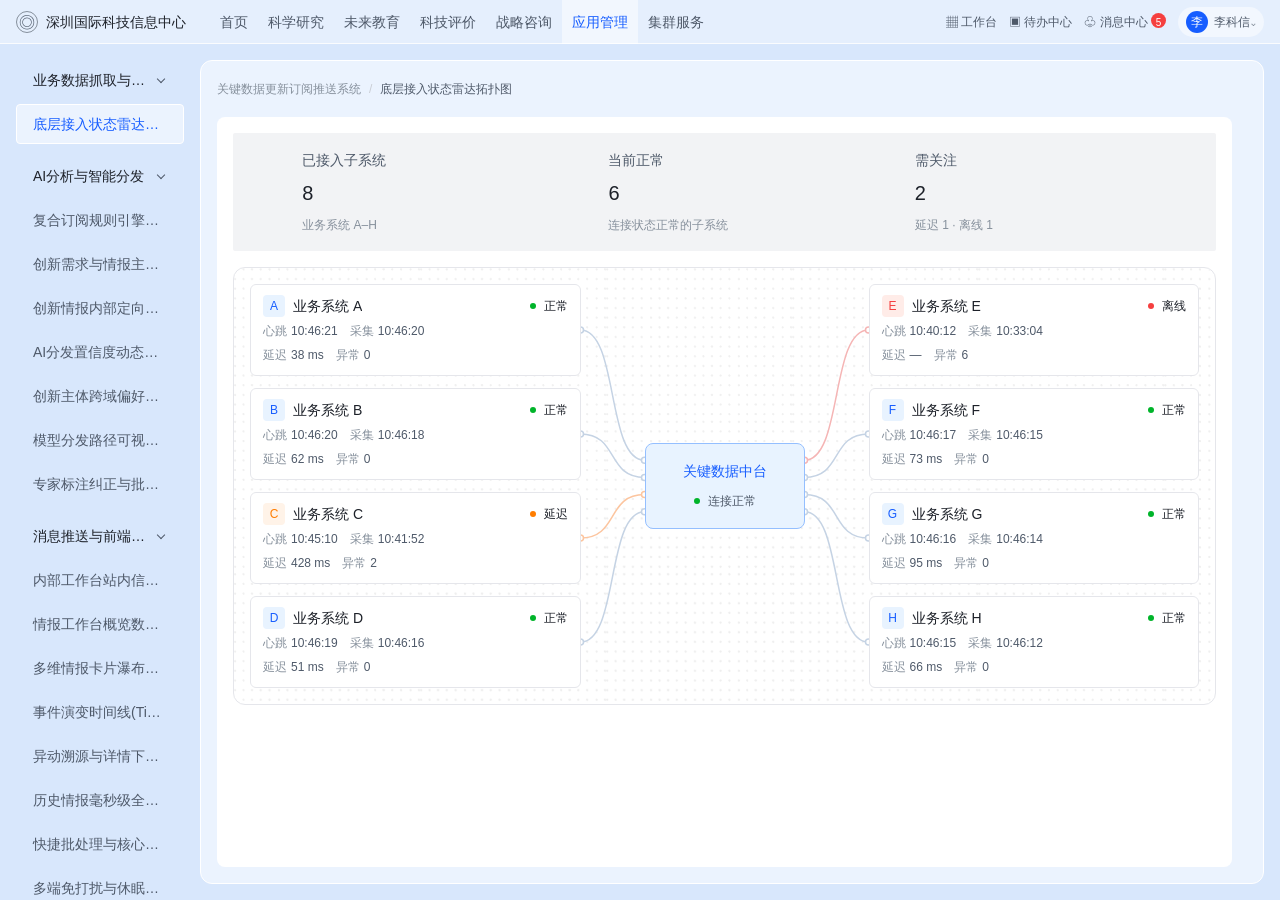
==== apps/ai-distribution/index.html @ 87def61a "Update portal preview 2026-11-02T06:42:50.127Z" ====
<!doctype html>
<html lang="zh-CN" data-workbench="ai">
<head>
<meta charset="utf-8">
<meta name="viewport" content="width=device-width, initial-scale=1">
<title>关键数据更新订阅推送系统</title>
<style>
:root{font-family:"PingFang SC","PingFang HK","Microsoft YaHei","Helvetica Neue",Arial,sans-serif;color:#1D2129;background:#D8E7FC;font-synthesis:none;--brand:#165DFF;--hover:#4080FF;--active:#0E42D2;--brand-light:#E8F3FF;--surface:#FFF;--module:#F7F8FA;--subtle:#F2F3F5;--border:#E5E6EB;--text2:#4E5969;--text3:#86909C;--disabled:#C9CDD4;--green:#00B42A;--orange:#FF7D00;--red:#F53F3F}
*{box-sizing:border-box}html,body{margin:0;height:100%;font-size:14px;line-height:22px;letter-spacing:0}button,input,select,textarea{font:inherit;color:inherit}button{cursor:pointer}.shell{height:100vh;display:grid;grid-template-columns:232px minmax(0,1fr);grid-template-rows:56px minmax(0,1fr);background:#D8E7FC}.topbar{grid-column:1/3;grid-row:1;background:#fff;border-bottom:1px solid var(--border);display:flex;align-items:center;justify-content:space-between;padding:0 24px}.brand{font-weight:600;color:#1D2129}.crumb{font-size:12px;color:var(--text3);margin-left:16px}.top-left,.top-right{display:flex;align-items:center}.user{font-size:12px;color:var(--text2)}.sidebar{grid-column:1;grid-row:2;background:#fff;border-right:1px solid var(--border);overflow:auto;padding:16px 8px}.side-title{font-size:12px;color:var(--text3);padding:0 12px 8px}.group{margin:16px 0 0}.group-name{font-size:12px;color:var(--text2);padding:0 12px 4px;font-weight:500}.nav-item{display:block;width:100%;height:36px;border:0;background:transparent;text-align:left;padding:0 12px;color:var(--text2);border-radius:4px;font-size:13px;white-space:nowrap;overflow:hidden;text-overflow:ellipsis}.nav-item:hover{background:var(--subtle);color:#1D2129}.nav-item:focus-visible,button:focus-visible,input:focus-visible,select:focus-visible,textarea:focus-visible{outline:2px solid #9BC2FF;outline-offset:1px}.nav-item.active{background:var(--brand-light);color:var(--brand);font-weight:500}.main{grid-column:2;grid-row:2;min-width:0;overflow:auto;padding:24px}.page{max-width:1440px;margin:0 auto;background:#fff;border:1px solid var(--border);border-radius:6px;min-height:100%;padding:24px}.page-head{display:flex;align-items:flex-start;justify-content:space-between;gap:16px;padding-bottom:16px;border-bottom:1px solid var(--border);margin-bottom:16px}.page-head h1{font-size:20px;line-height:28px;font-weight:600;margin:0 0 4px}.page-head p{font-size:12px;line-height:20px;color:var(--text3);margin:0}.section{margin-top:16px}.section-title{font-size:16px;line-height:24px;font-weight:600;margin:0 0 8px}.subtle{color:var(--text3);font-size:12px}.row{display:flex;align-items:center;gap:8px;flex-wrap:wrap}.row.between{justify-content:space-between}.row.end{justify-content:flex-end}.gap16{gap:16px}.btn{height:32px;padding:0 16px;border:1px solid var(--border);border-radius:4px;background:#fff;color:var(--text2);font-size:14px}.btn:hover{border-color:var(--hover);color:var(--brand)}.btn:active{border-color:var(--active);color:var(--active)}.btn.primary{background:var(--brand);border-color:var(--brand);color:#fff}.btn.primary:hover{background:var(--hover);border-color:var(--hover)}.btn.danger{color:var(--red);border-color:var(--border)}.btn:disabled{color:var(--disabled);background:var(--subtle);cursor:not-allowed}.control{height:32px;border:1px solid var(--border);border-radius:4px;background:#fff;padding:0 12px;min-width:140px}.control:focus,textarea.control:focus{border-color:var(--brand);box-shadow:0 0 0 2px var(--brand-light);outline:0}.control.wide{min-width:260px}.control.full{width:100%}textarea.control{height:96px;padding:8px 12px;resize:vertical}.field{display:grid;gap:8px;min-width:0}.field label{font-size:14px;line-height:22px;color:var(--text2)}.field small{font-size:12px;color:var(--text3)}.form-grid{display:grid;grid-template-columns:repeat(2,minmax(0,1fr));gap:16px}.form-grid .full-row{grid-column:1/-1}.divider{height:1px;background:var(--border);margin:16px 0}.table-wrap{width:100%;overflow:auto;border:1px solid var(--border);border-radius:4px}table{width:100%;border-collapse:collapse;text-align:left;white-space:nowrap}th,td{height:40px;padding:0 16px;border-bottom:1px solid var(--border);font-size:14px}th{background:var(--module);font-weight:500;color:var(--text2)}tbody tr:last-child td{border-bottom:0}tbody tr:hover{background:#FAFBFC}.link{border:0;background:none;color:var(--brand);padding:0;font-size:14px}.link:hover{color:var(--hover);text-decoration:underline}.status{display:inline-flex;align-items:center;gap:6px;white-space:nowrap}.status:before{content:"";width:6px;height:6px;border-radius:50%;background:var(--green)}.status.warn:before{background:var(--orange)}.status.error:before{background:var(--red)}.status.info:before{background:var(--brand)}.empty{padding:24px;text-align:center;color:var(--text3);font-size:12px}.notice{padding:12px 16px;background:#F7F8FA;border-left:3px solid var(--brand);color:var(--text2);font-size:12px}.metrics{display:grid;grid-template-columns:repeat(3,minmax(0,1fr));gap:0;margin:8px 0 16px}.metric{padding:8px 16px;border-right:1px solid var(--border)}.metric:first-child{padding-left:0}.metric:last-child{border:0}.metric label{display:block;font-size:12px;color:var(--text3);margin-bottom:4px}.metric strong{font-size:20px;font-weight:600;line-height:28px}.metric small{display:block;font-size:12px;color:var(--text3)}.split{display:grid;grid-template-columns:1fr 1fr;gap:16px}.block{background:var(--module);padding:16px;border-radius:4px}.block h3{font-size:14px;font-weight:600;margin:0 0 12px}.timeline{border-left:1px solid #C9CDD4;margin:8px 0 0 7px;padding-left:20px}.event{position:relative;padding:0 0 16px}.event:before{content:"";position:absolute;width:7px;height:7px;border:1px solid var(--brand);background:#fff;border-radius:50%;left:-24px;top:7px}.event:last-child{padding-bottom:0}.event time{font-size:12px;color:var(--text3);margin-right:10px}.event strong{font-weight:500}.event p{margin:4px 0 0;color:var(--text2)}.heatmap{display:grid;grid-template-columns:150px repeat(3,minmax(100px,1fr));gap:4px;max-width:760px}.heatmap div{min-height:40px;display:grid;place-items:center;padding:4px 8px;border-radius:4px;color:#1D2129;font-size:12px}.heatmap .axis{background:var(--module);color:var(--text2)}.heatmap .h1{background:#E8F3FF}.heatmap .h2{background:#C8DFFF}.heatmap .h3{background:#93BEFF}.heatmap .h4{background:#5A96F5;color:#fff}.rule-group{border:1px solid var(--border);border-radius:4px;padding:16px}.condition{display:grid;grid-template-columns:92px 1fr 130px 1fr;gap:8px;align-items:center;margin-top:8px}.condition select,.condition input{width:100%;min-width:0;height:32px;border:1px solid var(--border);border-radius:4px;background:#fff;padding:0 8px}.feed-item{padding:12px 0;border-bottom:1px solid var(--border)}.feed-item:last-child{border-bottom:0}.feed-title{font-weight:500}.feed-meta{font-size:12px;color:var(--text3);margin-top:4px}.highlight{color:var(--brand);font-weight:500}.bars{height:128px;display:flex;align-items:flex-end;gap:16px;border-bottom:1px solid var(--border);padding:8px 12px 0}.bar{flex:1;max-width:64px;background:#4180FD;border-radius:2px 2px 0 0;position:relative}.bar span{position:absolute;bottom:-24px;left:50%;transform:translateX(-50%);white-space:nowrap;color:var(--text3);font-size:11px}.mini-line{height:112px;width:100%;display:block}.mini-line polyline{fill:none;stroke:#4180FD;stroke-width:2}.bell{position:relative;display:inline-flex;align-items:center;gap:8px;border:1px solid var(--border);border-radius:4px;padding:4px 10px}.bell .red-dot{width:7px;height:7px;border-radius:50%;background:var(--red)}.marquee{overflow:hidden;white-space:nowrap;background:var(--module);border:1px solid var(--border);padding:8px 12px;margin-top:16px;color:var(--text2)}.popup-sample{position:relative;border:1px solid var(--border);border-radius:6px;padding:16px;max-width:360px;margin-top:16px}.popup-sample strong{display:block;margin-bottom:4px}.drawer-mask{position:fixed;inset:0;background:rgba(29,33,41,.28);display:none;z-index:20}.drawer-mask.open{display:block}.drawer{position:fixed;z-index:21;top:0;right:0;bottom:0;width:min(520px,calc(100vw - 48px));background:#fff;border-left:1px solid var(--border);padding:24px;transform:translateX(100%);transition:transform .18s;overflow:auto}.drawer.open{transform:translateX(0)}.drawer-head{display:flex;justify-content:space-between;align-items:center;border-bottom:1px solid var(--border);padding-bottom:16px;margin-bottom:16px}.drawer-head h2{font-size:16px;margin:0}.close{border:0;background:none;color:var(--text3);font-size:22px}.toast{position:fixed;top:16px;left:50%;z-index:30;transform:translate(-50%,-12px);opacity:0;background:#fff;border:1px solid var(--border);padding:8px 16px;border-radius:4px;color:var(--text2);transition:.16s;pointer-events:none}.toast.show{opacity:1;transform:translate(-50%,0)}.screen{display:none}.screen.active{display:block}.filterbar{display:flex;gap:8px;align-items:center;flex-wrap:wrap;margin-bottom:16px}.tag-text{color:var(--text2);font-size:12px}.checkbox{appearance:none;width:14px;height:14px;border:1px solid #C9CDD4;border-radius:2px;background:#fff;vertical-align:middle;cursor:pointer}.checkbox:hover{border-color:var(--hover)}.checkbox:checked{background:var(--brand);border-color:var(--brand)}.checkbox:checked:after{content:"✓";display:block;color:#fff;font-size:11px;line-height:12px;text-align:center}.checkbox:disabled{background:var(--subtle);border-color:var(--border);cursor:not-allowed}.slider{width:100%;accent-color:var(--brand)}
@media(max-width:1024px){.shell{grid-template-columns:64px minmax(0,1fr)}.side-title,.group-name{display:none}.sidebar{padding:12px 6px}.nav-item{font-size:0;text-align:center;padding:0}.nav-item:after{content:attr(data-short);font-size:12px}.page{padding:16px}.main{padding:16px}.topbar{padding:0 16px}}
@media(max-width:767px){.shell{grid-template-columns:1fr;grid-template-rows:52px 48px minmax(0,1fr)}.topbar{grid-column:1;grid-row:1}.sidebar{grid-column:1;grid-row:2;display:block;height:48px;overflow-x:auto;overflow-y:hidden;padding:4px 8px;border-right:0;border-bottom:1px solid var(--border);white-space:nowrap}.side-title{display:none}.group{display:inline-flex;align-items:center;margin:0 8px 0 0}.group-name{display:none}.nav-item{display:inline-block;width:auto;height:36px;padding:0 8px;font-size:12px}.nav-item:after{content:none}.main{grid-column:1;grid-row:3;padding:8px}.page{padding:16px;border-radius:4px}.crumb,.user{display:none}.page-head{display:block}.form-grid,.split{grid-template-columns:1fr}.condition{grid-template-columns:1fr 1fr}.condition .condition-label{grid-column:1/-1}.metrics{grid-template-columns:1fr}.metric{padding:8px 0;border-right:0;border-bottom:1px solid var(--border)}.heatmap{grid-template-columns:100px repeat(3,minmax(80px,1fr));overflow:auto}.table-wrap{max-width:100%}.page-head h1{font-size:20px}}
.topology-grid{position:relative;display:grid;grid-template-columns:minmax(0,1fr) 164px minmax(0,1fr);grid-template-rows:repeat(4,minmax(80px,auto));gap:12px 20px;align-items:stretch;padding:16px 0}.topology-wires{position:absolute;inset:0;width:100%;height:100%;pointer-events:none}.topology-wires line{stroke:#C9CDD4;stroke-width:1.4}.top-node{position:relative;z-index:1;display:block;width:100%;text-align:left;border:1px solid var(--border);border-radius:6px;background:#fff;padding:8px 12px}.top-node:hover{border-color:var(--hover)}.top-node-head{display:flex;justify-content:space-between;gap:8px;align-items:center}.top-node strong{font-weight:500;white-space:nowrap;overflow:hidden;text-overflow:ellipsis}.top-node-meta{display:flex;gap:12px;margin-top:4px;color:var(--text3);font-size:11px;white-space:nowrap}.hub-grid{position:relative;z-index:1;grid-column:2;grid-row:1/5;align-self:center;text-align:center;border:1px solid #C9CDD4;border-radius:6px;background:#fff;padding:16px 8px}.hub-grid strong{display:block;font-weight:600}.hub-grid span{display:block;margin-top:8px}@media(max-width:767px){.topology-grid{grid-template-columns:1fr;grid-template-rows:auto;gap:8px}.topology-wires{display:none}.top-node{grid-column:1!important;grid-row:auto!important}.hub-grid{grid-column:1;grid-row:1;display:flex;align-items:center;justify-content:space-between;padding:8px 12px}.hub-grid span{margin:0}}@media(prefers-reduced-motion:reduce){*,*:before,*:after{scroll-behavior:auto!important;transition:none!important;animation:none!important}}
.shell{height:100vh;display:grid;grid-template-columns:186px minmax(0,1fr);grid-template-rows:44px 40px minmax(0,1fr);background:#EAF2FF}.topbar{grid-column:1/3;grid-row:1;justify-content:flex-start;gap:26px;padding:0 16px;background:#E6F0FF;border-bottom:1px solid #D5E3F8;white-space:nowrap}.brand-area{display:flex;align-items:center;gap:8px;min-width:178px}.seal{width:22px;height:22px;border:1px solid #5477B5;border-radius:50%;display:grid;place-items:center;color:#315CA3;font-size:16px}.brand{font-size:13px;font-weight:600}.global-nav{display:flex;align-items:stretch;align-self:stretch;gap:0;flex:1}.global-item{height:44px;padding:0 12px;border:0;background:transparent;color:#4E5969;font-size:12px}.global-item:hover{background:#EAF3FF;color:var(--brand)}.global-item.selected{background:#D9E8FF;color:var(--brand);font-weight:600}.top-right{gap:12px;margin-left:auto}.top-tool{border:0;background:transparent;font-size:12px;color:#4E5969;white-space:nowrap;padding:0}.notify{display:inline-grid;place-items:center;background:#F53F3F;color:white;border-radius:9px;font-style:normal;font-size:10px;width:15px;height:15px}.user{display:flex;align-items:center;gap:6px;font-size:12px;padding:4px 9px;background:#F4F8FF;border-radius:18px}.avatar{display:inline-grid;place-items:center;width:22px;height:22px;border-radius:50%;background:var(--brand);color:white;font-style:normal}.app-strip{grid-column:1/3;grid-row:2;background:#fff;border-bottom:1px solid var(--border);display:flex;align-items:center;justify-content:space-between;padding:0 16px;font-size:12px}.app-strip strong{font-weight:600}.sidebar{grid-column:1;grid-row:3;background:linear-gradient(180deg,#DCE9FB,#D2E2FA);border-right:1px solid #CFDDF0;overflow:auto;padding:12px 8px}.group{margin:0 0 10px}.group-name{display:flex;align-items:center;width:100%;height:36px;border:0;background:none;text-align:left;padding:0 10px;color:#34445E;font-size:13px;font-weight:600}.group-icon{width:20px;font-size:15px;color:#516B94;margin-right:4px}.group-arrow{margin-left:auto;font-size:12px;color:#86909C}.group-items{display:grid;gap:2px;padding-left:4px}.nav-item{height:auto;min-height:34px;padding:6px 12px 6px 26px;border-radius:0 4px 4px 0;border-left:2px solid transparent;font-size:12px;line-height:18px;color:#3F506B;white-space:normal;text-align:left}.nav-item:hover{background:rgba(255,255,255,.48);color:var(--brand)}.nav-item.active{background:#F5F9FF;color:var(--brand);font-weight:600;border-left-color:var(--brand)}.main{grid-column:2;grid-row:3;padding:16px;min-width:0}.page{max-width:none;padding:20px;border-color:#DDE6F2}.page-head{padding-bottom:12px;margin-bottom:12px}.page-head h1{font-size:18px}.source-grid{display:grid;grid-template-columns:1fr 1fr;gap:16px;margin-bottom:16px}.condition[draggable="true"]{cursor:grab}.condition.dragging{opacity:.5}.marquee{position:relative}.marquee-text{display:inline-block;min-width:100%;animation:marquee-scroll 14s linear infinite}@keyframes marquee-scroll{0%{transform:translateX(100%)}100%{transform:translateX(-100%)}}.popup-sample{position:fixed;z-index:10;right:24px;bottom:24px;background:#fff}@media(max-width:767px){.popup-sample{right:12px;bottom:56px}}.feed-item{border:1px solid var(--border);border-radius:6px;padding:12px 16px;margin-bottom:8px;background:#fff}.feed-item:last-child{border-bottom:1px solid var(--border)}.feed-item[hidden]{display:none!important}
@media(max-width:1120px){.topbar{gap:10px}.brand-area{min-width:auto}.brand{display:none}.global-item{padding:0 7px}.source-grid{grid-template-columns:1fr}}
@media(max-width:767px){.shell{grid-template-columns:1fr;grid-template-rows:auto auto 44px minmax(0,1fr)}.topbar{grid-column:1;grid-row:1;height:auto;min-height:44px;overflow-x:auto}.global-nav{flex:none}.top-right{display:none}.app-strip{grid-column:1;grid-row:2;height:36px}.sidebar{grid-column:1;grid-row:3;display:block;height:44px;overflow-x:auto;overflow-y:hidden;padding:3px 6px;white-space:nowrap}.group{display:inline-block;vertical-align:top;margin:0 4px}.group-name{width:auto;height:36px}.group-items{display:none;position:absolute;z-index:5;background:#fff;border:1px solid var(--border);padding:4px;max-height:60vh;overflow:auto}.group:focus-within .group-items:not([hidden]){display:grid}.nav-item{padding:6px 10px}.main{grid-column:1;grid-row:4;padding:8px}.page{padding:16px}.source-grid{grid-template-columns:1fr}}
</style>
<style id="portal-embed-adapter">
html.portal-embedded .topbar { display: none; }
html.portal-embedded .shell { grid-template-rows: 0px 40px minmax(0, 1fr); }
html.portal-embedded .app-strip { gap: 8px; }
@media (max-width: 767px) {
  html.portal-embedded .shell { grid-template-rows: 0px 36px 44px minmax(0, 1fr); }
}
</style>
<link rel="stylesheet" href="design-adapter.css?v=20261102-topology-integration">
<link rel="stylesheet" href="../workbench-controls/controls.css?v=20261030-intel">
<link rel="stylesheet" href="../workbench-controls/surfaces.css?v=20261102-global-surfaces">
<link rel="stylesheet" href="../workbench-controls/tables.css?v=20261102-table-lists">
<script defer src="../workbench-controls/tables.js?v=20261102-table-lists"></script>
</head>
<body>
<div class="shell">
  <header class="topbar"><div class="brand-area"><span class="seal">◎</span><span class="brand">深圳国际科技信息中心</span></div><nav class="global-nav" aria-label="全局导航"><span class="global-item">首页</span><span class="global-item">科学研究</span><span class="global-item">未来教育</span><span class="global-item">科技评价</span><span class="global-item">战略咨询</span><span class="global-item selected" aria-current="page">应用管理</span><span class="global-item">集群服务</span></nav><div class="top-right"><button class="top-tool">▦ 工作台</button><button class="top-tool">▣ 待办中心</button><button class="top-tool">♧ 消息中心 <i class="notify">5</i></button><span class="user"><i class="avatar">李</i> 李科信⌄</span></div></header>
  <div class="app-strip"><strong>关键数据更新订阅推送系统</strong></div>
  <aside class="sidebar" id="sidebar"><nav id="navigation" aria-label="系统功能菜单"></nav></aside>
  <main class="main"><div class="page" id="page"></div></main>
</div>
<div class="drawer-mask" id="drawerMask"></div><aside class="drawer" id="drawer" aria-label="详情面板"></aside><div class="toast" id="toast" role="status" aria-live="polite"></div>
<script>
const topologyNodes=Object.freeze([
 ['业务系统 A','正常','10:46:21','10:46:20','38 ms','0'],
 ['业务系统 B','正常','10:46:20','10:46:18','62 ms','0'],
 ['业务系统 C','延迟','10:45:10','10:41:52','428 ms','2'],
 ['业务系统 D','正常','10:46:19','10:46:16','51 ms','0'],
 ['业务系统 E','离线','10:40:12','10:33:04','—','6'],
 ['业务系统 F','正常','10:46:17','10:46:15','73 ms','0'],
 ['业务系统 G','正常','10:46:16','10:46:14','95 ms','0'],
 ['业务系统 H','正常','10:46:15','10:46:12','66 ms','0']
].map(row=>Object.freeze(row)));
const topologyTone=row=>row[1]==='离线'?'error':row[1]==='延迟'?'warn':'normal';
function renderTopology(){
 const node=(row,index,column)=>`<button type="button" class="top-node" data-node="${index}" data-tone="${topologyTone(row)}" aria-haspopup="dialog" aria-controls="drawer" aria-expanded="false" style="grid-column:${column};grid-row:${index%4+1}"><span class="top-node-head"><span class="top-node-title"><span class="top-node-tile" aria-hidden="true">${String.fromCharCode(65+index)}</span><strong>${row[0]}</strong></span><span class="status ${topologyTone(row)==='normal'?'':topologyTone(row)}">${row[1]}</span></span><span class="top-node-meta"><span>心跳 <span class="top-node-value">${row[2]}</span></span><span>采集 <span class="top-node-value">${row[3]}</span></span></span><span class="top-node-meta"><span>延迟 <span class="top-node-value">${row[4]}</span></span><span>异常 <span class="top-node-value">${row[5]}</span></span></span></button>`;
 const links=topologyNodes.map((row,index)=>`<g class="topology-link" data-link-node="${index}" data-tone="${topologyTone(row)}"><path class="topology-path"/><circle class="topology-port topology-port-node" r="3"/><circle class="topology-port topology-port-hub" r="3"/></g>`).join('');
 return `<div class="section"><div class="metrics topology-metrics" role="group" aria-label="接入状态统计"><div class="metric"><label>已接入子系统</label><strong>8</strong><small>业务系统 A–H</small></div><div class="metric"><label>当前正常</label><strong>6</strong><small>连接状态正常的子系统</small></div><div class="metric"><label>需关注</label><strong>2</strong><small>延迟 1 · 离线 1</small></div></div><div class="topology-grid topology-canvas" role="group" aria-label="八个业务系统与关键数据中台的接入关系"><svg class="topology-wires" aria-hidden="true" focusable="false">${links}</svg>${topologyNodes.slice(0,4).map((row,index)=>node(row,index,1)).join('')}<div class="hub-grid"><strong>关键数据中台</strong><span class="status">连接正常</span></div>${topologyNodes.slice(4).map((row,index)=>node(row,index+4,3)).join('')}</div></div>`;
}
const pages=[
 {id:'topology',group:'业务数据抓取与接入',name:'底层接入状态雷达拓扑图',desc:'实时查看八个业务系统与中台的连接健康度和心跳状态。',body:renderTopology},
 {id:'rules',group:'AI分析与智能分发',name:'复合订阅规则引擎搭建',desc:'选择子系统消息来源和消息类型，并组合条件配置门户订阅。',body:()=>`<div class="section"><div class="rule-group gkx-primary-section"><h2 class="section-title gkx-form-section-title">订阅来源</h2><div class="source-grid"><div class="field"><label for="sourceSubsystem">来源子系统</label><select class="control full" id="sourceSubsystem"><option value="">请选择子系统</option>${'ABCDEFGH'.split('').map(x=>`<option>业务系统 ${x}</option>`).join('')}</select></div><div class="field"><label for="sourceEvent">消息类型</label><select class="control full" id="sourceEvent" disabled><option value="">请先选择子系统</option><option>数据更新</option><option>预警通知</option></select></div></div><div class="divider"></div><h2 class="section-title gkx-form-section-title">消息筛选条件</h2><div class="row"><strong>条件组关系</strong><select class="control" aria-label="组内关系"><option>且</option><option>或</option></select><span class="subtle">组间关系</span><select class="control" aria-label="组间关系"><option>或</option><option>且</option></select><span class="subtle">拖动条件行可调整顺序</span></div><div class="condition"><span class="condition-label">条件 A</span><select aria-label="条件A字段"><option>选择字段</option><option>情报标题</option><option>业务分类</option></select><select aria-label="条件A关系"><option>包含</option><option>等于</option></select><input aria-label="条件A内容" placeholder="输入条件值"></div><div class="condition"><span class="condition-label">条件 B</span><select aria-label="条件B字段"><option>选择字段</option><option>情报标题</option><option>业务分类</option></select><select aria-label="条件B关系"><option>包含</option><option>等于</option></select><input aria-label="条件B内容" placeholder="输入条件值"></div><div class="condition"><span class="condition-label">条件 C</span><select aria-label="条件C字段"><option>选择字段</option><option>情报标题</option><option>业务分类</option></select><select aria-label="条件C关系"><option>包含</option><option>等于</option></select><input aria-label="条件C内容" placeholder="输入条件值"></div><div class="divider"></div><div class="row between"><div><strong>命中后的接收位置</strong><p class="subtle" style="margin:4px 0 0">门户消息中心 · 当前登录用户订阅流</p></div><div class="row"><button class="btn" data-action="condition">添加条件</button><button class="btn primary" data-action="save">保存订阅规则</button></div></div><div id="ruleResult" class="notice" hidden style="margin-top:16px"></div></div></div>`},
 {id:'collect',group:'AI分析与智能分发',name:'创新需求与情报主动征集窗口',desc:'提交技术动态线索或监控盲区。',body:()=>`<div class="section" style="max-width:760px"><div class="form-grid"><div class="field full-row"><label for="kind">提报内容</label><select class="control full" id="kind"><option>技术动态线索</option><option>监控盲区</option></select></div><div class="field full-row"><label for="clue">线索描述</label><textarea class="control full" id="clue" placeholder="填写需要关注的技术动态或当前监控盲区"></textarea></div><div class="row end full-row"><button class="btn primary" data-action="submit">提交线索</button></div></div></div></div>`},
 {id:'workflow',group:'AI分析与智能分发',name:'创新情报内部定向批示流转',desc:'将重要情报在工作台内流转批示。',body:renderWorkflow},
 {id:'threshold',group:'AI分析与智能分发',name:'AI分发置信度动态阈值管控',desc:'调整模型触发分发的置信度阈值。',body:()=>`<div class="section" style="max-width:680px"><div class="field"><label for="thresholdRange">分发置信度阈值</label><div class="row"><input class="slider" id="thresholdRange" type="range" min="0" max="100" value="85" aria-label="分发置信度阈值"><strong id="thresholdValue">85%</strong></div><small>低于该阈值的识别结果不触发自动分发。</small></div><div id="thresholdExamples" class="section"><h2 class="section-title">分发判断</h2><div class="row"><span class="status sample-score" data-score="92">识别分数 92% · 自动分发</span><span class="status warn sample-score" data-score="71">识别分数 71% · 不触发自动分发</span></div></div><div class="row end" style="margin-top:24px"><button class="btn primary" data-action="save">保存阈值</button></div></div>`},
 {id:'heatmap',group:'AI分析与智能分发',name:'创新主体跨域偏好关联挖掘',desc:'查看不同用户群关注点重合度形成的产业热力图。',body:()=>`<div class="section"><h2 class="section-title">用户群关注重合度</h2><div class="heatmap" role="img" aria-label="用户群与产业方向关注重合度热力图"><div class="axis"></div><div class="axis">方向一</div><div class="axis">方向二</div><div class="axis">方向三</div><div class="axis">用户群 A</div><div class="h3">高</div><div class="h1">低</div><div class="h2">中</div><div class="axis">用户群 B</div><div class="h2">中</div><div class="h4">高</div><div class="h1">低</div><div class="axis">用户群 C</div><div class="h1">低</div><div class="h3">高</div><div class="h2">中</div></div></div>`},
 {id:'trace',group:'AI分析与智能分发',name:'模型分发路径可视化追踪地图',desc:'查看分发结果命中的规则与算法解释。',body:()=>`<div class="section"><div class="field" style="max-width:460px"><label for="traceRecord">分发记录</label><select id="traceRecord" class="control full"><option>分发记录 A</option><option>分发记录 B</option></select></div><div class="divider"></div><div class="split"><div><h2 class="section-title">处理路径</h2><div class="timeline"><div class="event"><strong>情报进入</strong><p>分发记录 A</p></div><div class="event"><strong>规则命中</strong><p>订阅规则 A</p></div><div class="event"><strong>算法识别</strong><p>识别依据 A</p></div><div class="event"><strong>分发结果</strong><p>触达结果 A</p></div></div></div><div><h2 class="section-title">命中说明</h2><div class="block">订阅条件匹配，识别结果达到当前分发阈值。</div></div></div></div>`},
 {id:'annotation',group:'AI分析与智能分发',name:'专家标注纠正与批量审核',desc:'纠正打标错误并批量审核标注结果。',body:renderAnnotations},
 {id:'inbox',group:'消息推送与前端展示',name:'内部工作台站内信与弹窗',desc:'展示站内信红点、弹窗提醒和跑马灯强提醒。',body:renderInbox},
 {id:'overview',group:'消息推送与前端展示',name:'情报工作台概览数字大盘',desc:'汇总当日订阅命中、高危预警和个人效能统计。',body:()=>`<div class="section"><div class="metrics"><div class="metric"><label>当日订阅命中数</label><strong>128</strong></div><div class="metric"><label>高危预警</label><strong>6</strong></div><div class="metric"><label>个人效能统计</label><strong>—</strong><small>暂无统计结果</small></div></div></div>`},
 {id:'feed',group:'消息推送与前端展示',name:'多维情报卡片瀑布流列表',desc:'按时间或紧急度排序，并按维度筛查情报。',body:()=>`<div class="section"><div class="filterbar"><select class="control" id="feedSort" aria-label="排序方式"><option value="time">按时间排序</option><option value="priority">按紧急度排序</option></select><select class="control" id="feedCategory" aria-label="分类筛查"><option value="all">全部分类</option><option value="政策资讯">政策资讯</option><option value="产业动态">产业动态</option></select></div><div id="feedList">${[['重要情报 A','重要','10:42','政策资讯'],['情报 B','一般','10:18','产业动态'],['情报 C','一般','09:56','政策资讯']].map(r=>`<article class="feed-item" data-priority="${r[1]==='重要'?1:2}" data-time="${r[2]}" data-category="${r[3]}"><div class="row between"><strong class="feed-title">${r[0]}</strong><span class="status ${r[1]==='重要'?'warn':''}">${r[1]}</span></div><div class="feed-meta">${r[2]} · ${r[3]}</div></article>`).join('')}</div></div>`},
 {id:'timeline',group:'消息推送与前端展示',name:'事件演变时间线(Timeline)',desc:'按时间串联重点企业或技术的历史动态。',body:()=>`<div class="section"><div class="field" style="max-width:440px"><label for="timelineTarget">重点对象</label><select class="control full" id="timelineTarget"><option>技术方向 A</option><option>企业 B</option></select></div><div class="divider"></div><div class="timeline"><div class="event"><time>10:30</time><strong>技术进展更新</strong></div><div class="event"><time>09:10</time><strong>成果应用验证</strong></div><div class="event"><time>昨天 16:20</time><strong>技术布局形成</strong></div></div></div>`},
 {id:'drill',group:'消息推送与前端展示',name:'异动溯源与详情下钻面板',desc:'查看原始指标、变更前后差值和相关趋势。',body:renderDrillDashboard},
 {id:'search',group:'消息推送与前端展示',name:'历史情报毫秒级全文检索',desc:'搜索历史已推送情报并高亮命中关键词。',body:renderSearch},
 {id:'batch',group:'消息推送与前端展示',name:'快捷批处理与核心收藏夹',desc:'批量标为已读、跨应用分享并收藏高优情报。',body:renderBatch},
 {id:'quiet',group:'消息推送与前端展示',name:'多端免打扰与休眠期设置',desc:'设置静默时段；静默期间仅放行 S 级严重异动预警。',body:()=>`<div class="section" style="max-width:520px"><div class="field"><label for="quietToggle">免打扰</label><div class="row"><input class="checkbox" id="quietToggle" type="checkbox" checked><span>启用静默时段</span></div></div><div class="form-grid" style="margin-top:16px"><div class="field"><label for="quietStart">开始时间</label><input class="control" id="quietStart" type="time"></div><div class="field"><label for="quietEnd">结束时间</label><input class="control" id="quietEnd" type="time"></div></div><div class="notice" style="margin-top:16px">静默期间仅放行 S 级严重异动预警。</div><div class="row end" style="margin-top:24px"><button class="btn primary" data-action="save">保存设置</button></div></div>`},
 {id:'monitor',group:'消息推送与前端展示',name:'运维级全局效能与监控大屏',desc:'查看消息触达率、延迟和各推送通道健康度。',body:()=>`<div class="section"><div class="metrics"><div class="metric"><label>消息触达率</label><strong>96.8%</strong></div><div class="metric"><label>消息延迟</label><strong>286 ms</strong></div><div class="metric"><label>通道健康度</label><strong>3 / 4</strong></div></div><div class="table-wrap"><table id="aiChannelHealthTable"><thead><tr><th>推送通道</th><th>健康状态</th></tr></thead><tbody>${channelHealthState.map(r=>`<tr data-channel-id="${r.id}"><td>${r.name}</td><td><span class="status ${r.status==='异常'?'error':''}">${r.status}</span></td></tr>`).join('')}</tbody></table></div></div>`},
 {id:'broadcast',group:'消息推送与前端展示',name:'运维级全量广播与干预后台',desc:'发布全局紧急公告或撤回错误发送的情报。',body:renderBroadcast},
];
const nav=document.getElementById('navigation'),page=document.getElementById('page'),toast=document.getElementById('toast'),drawer=document.getElementById('drawer'),drawerMask=document.getElementById('drawerMask');let current='topology';
const groups=[...new Set(pages.map(p=>p.group))];
nav.innerHTML=groups.map((g,i)=>`<section class="group"><button class="group-name" aria-expanded="true" title="${g}" aria-label="${g}"><span class="group-icon">${['⌂','◈','◇'][i]}</span><span class="group-label">${g}</span><span class="group-arrow">⌄</span></button><div class="group-items">${pages.filter(p=>p.group===g).map(p=>`<button class="nav-item" data-page="${p.id}" data-short="${p.name.slice(0,2)}" title="${p.name}" aria-label="${p.name}">${p.name}</button>`).join('')}</div></section>`).join('');
function openPage(id){current=id;const p=pages.find(x=>x.id===id);document.querySelectorAll('.nav-item').forEach(n=>{const active=n.dataset.page===id;n.classList.toggle('active',active);if(active)n.setAttribute('aria-current','page');else n.removeAttribute('aria-current')});page.innerHTML=`<header class="page-head"><div><h1>${p.name}</h1><p>${p.desc}</p></div></header>${p.body()}`;bindPage();document.querySelector('.main').scrollTop=0;}
let toastTimer;
function showToast(message,tone='info'){if(window.GKXSurface?.notify){window.GKXSurface.notify(message,{tone});return}clearTimeout(toastTimer);toast.textContent=message;toast.classList.add('show');toastTimer=setTimeout(()=>toast.classList.remove('show'),3000)}
function markFieldError(field,message){window.GKXControls?.setInvalid(field,message);if(!window.GKXControls)showToast(message);field.focus();}
function closeDrawer(){drawer.classList.remove('open');drawerMask.classList.remove('open')}

const flowState=[
 {id:'flow-a',title:'重点情报 A',importance:'重要',status:'待批示',recipient:'',instruction:'',events:[]},
 {id:'flow-b',title:'重点情报 B',importance:'重要',status:'流转中',recipient:'业务负责人',instruction:'',events:[{time:'10:30',label:'发起批示',detail:'流转对象：业务负责人'},{time:'10:42',label:'流转中',detail:''}]}
];
const annotationState=[['情报 A','技术动态'],['情报 B','政策资讯'],['情报 C','产业发展']].map((r,i)=>({id:'annotation-'+(i+1),title:r[0],label:r[1],correction:r[1],reviewed:false}));
const batchState=[['情报 A','高','未读',false],['情报 B','一般','未读',false],['情报 C','高','已读',true]].map((r,i)=>({id:'batch-'+(i+1),title:r[0],priority:r[1],status:r[2],favorite:r[3]}));
const broadcastState=[{id:'sent-a',title:'已发送情报 A',retracted:false},{id:'sent-b',title:'已发送情报 B',retracted:false}];
const channelHealthState=[
 {id:'channel-inbox',name:'站内信',status:'正常'},
 {id:'channel-sms',name:'短信',status:'正常'},
 {id:'channel-email',name:'邮件',status:'异常'},
 {id:'channel-office',name:'协同办公软件',status:'正常'}
];
const searchRecords=[['技术进展跟踪','政策服务系统','10:42'],['产业政策动态','科技企业系统','昨天 16:20']].map(r=>({title:r[0],source:r[1],time:r[2],body:'近期技术进展及相关政策信息。'}));
let inboxRead=false,searchQuery='技术',broadcastSerial=0;
const escapeHTML=value=>String(value).replace(/[&<>"']/g,c=>({'&':'&amp;','<':'&lt;','>':'&gt;','"':'&quot;',"'":'&#39;'}[c]));
const shortText=value=>`<span class="gkx-truncate" title="${escapeHTML(value)}">${escapeHTML(value)}</span>`;
const aiTableControllers=new WeakMap();
const aiTableDefinitions=[
 {id:'aiWorkflowTable',label:'情报流转列表',searchLabel:'情报关键词',placeholder:'搜索情报标题、流转对象或批示内容',emptyText:'暂无匹配的流转记录',filters:[
  {key:'importance',label:'重要程度',options:[{value:'',label:'全部重要程度'},'重要']},
  {key:'status',label:'流转状态',options:[{value:'',label:'全部流转状态'},'待批示','流转中']}
 ],read(row){const record=flowState.find(item=>item.id===row.dataset.flowId);return {text:record?[record.title,record.importance,record.status,record.recipient,record.instruction].join(' '):row.textContent,values:{importance:record?.importance??'',status:record?.status??''}}}},
 {id:'aiAnnotationTable',label:'情报标注列表',searchLabel:'情报关键词',placeholder:'搜索情报内容、当前标签或纠正标签',emptyText:'暂无匹配的标注记录',selectable:true,filters:[
  {key:'reviewed',label:'审核状态',options:[{value:'',label:'全部审核状态'},{value:'pending',label:'待审核'},{value:'reviewed',label:'已审核'}]}
 ],read(row){const record=annotationState.find(item=>item.id===row.dataset.annotationId);return {text:record?[record.title,record.label,record.correction,record.reviewed?'已审核':'待审核'].join(' '):row.textContent,values:{reviewed:record?.reviewed?'reviewed':'pending'}}}},
 {id:'aiBatchTable',label:'情报批处理列表',searchLabel:'情报关键词',placeholder:'搜索情报标题',emptyText:'暂无匹配的情报',selectable:true,filters:[
  {key:'priority',label:'紧急度',options:[{value:'',label:'全部紧急度'},'高','一般']},
  {key:'status',label:'阅读状态',options:[{value:'',label:'全部阅读状态'},'未读','已读']},
  {key:'favorite',label:'收藏状态',options:[{value:'',label:'全部收藏状态'},{value:'true',label:'已收藏'},{value:'false',label:'未收藏'}]}
 ],read(row){const record=batchState.find(item=>item.id===row.dataset.batchId);return {text:record?[record.title,record.priority,record.status,record.favorite?'已收藏':'未收藏'].join(' '):row.textContent,values:{priority:record?.priority??'',status:record?.status??'',favorite:String(Boolean(record?.favorite))}}}},
 {id:'aiChannelHealthTable',label:'推送通道健康列表',searchLabel:'通道关键词',placeholder:'搜索推送通道',emptyText:'暂无匹配的推送通道',filters:[
  {key:'status',label:'健康状态',options:[{value:'',label:'全部健康状态'},'正常','异常']}
 ],read(row){const record=channelHealthState.find(item=>item.id===row.dataset.channelId);return {text:record?[record.name,record.status].join(' '):row.textContent,values:{status:record?.status??''}}}},
 {id:'aiBroadcastTable',label:'已发送情报列表',searchLabel:'情报关键词',placeholder:'搜索已发送情报内容',emptyText:'暂无匹配的已发送情报',filters:[
  {key:'status',label:'发送状态',options:[{value:'',label:'全部发送状态'},{value:'sent',label:'已发送'},{value:'retracted',label:'已撤回'}]}
 ],read(row){const record=broadcastState.find(item=>item.id===row.dataset.broadcastId);return {text:record?[record.title,record.retracted?'已撤回':'已发送'].join(' '):row.textContent,values:{status:record?.retracted?'retracted':'sent'}}}}
];
function visibleTableRows(table){return table?(aiTableControllers.get(table)?.visibleRows()??[...table.querySelectorAll('tbody > tr')].filter(row=>!row.hidden)):[]}
function visibleTableChecks(){return visibleTableRows(page.querySelector('table[data-ai-selectable]')).flatMap(row=>[...row.querySelectorAll('.row-check')])}
function updateTableSelection(){
 const table=page.querySelector('table[data-ai-selectable]'),visibleRows=new Set(visibleTableRows(table)),checks=visibleTableChecks();
 table?.querySelectorAll('.row-check').forEach(check=>{if(!visibleRows.has(check.closest('tr')))check.checked=false});
 const selected=checks.filter(check=>check.checked).length;
 for(const id of ['selectedCount','annotationCount']){const count=document.getElementById(id);if(count)count.textContent=`已选择 ${selected} 条`}
 const master=table?.querySelector('.select-all');if(master){master.checked=checks.length>0&&selected===checks.length;master.indeterminate=selected>0&&selected<checks.length;master.disabled=checks.length===0}
 page.querySelectorAll('[data-requires-selection],[data-action="clearSelection"]').forEach(button=>button.disabled=selected===0);
}
function bindTableLists(){
 if(!window.GKXTables)return;
 for(const options of aiTableDefinitions){const table=document.getElementById(options.id);if(!table)continue;const controller=window.GKXTables.mount(table,{...options,onViewChange:updateTableSelection});aiTableControllers.set(table,controller)}
 updateTableSelection();
}
function refreshTableList(id,preferred){
 const table=document.getElementById(id);if(!table)return;
 window.GKXTables?.refresh(table,{reason:'data'});updateTableSelection();
 if(preferred)queueMicrotask(()=>{if(table.isConnected)window.GKXTables?.ensureFocus(table,preferred)});
}
function selectionBar(id,actions=''){return `<div class="gkx-selection-bar"><div class="row"><span id="${id}" class="data-count" role="status" aria-live="polite">已选择 0 条</span>${actions}<button class="link" data-action="clearSelection" disabled>取消选择</button></div></div>`}
function renderWorkflow(){return `<div class="section"><div class="table-wrap"><table id="aiWorkflowTable"><thead><tr><th>情报标题</th><th>重要程度</th><th>流转状态</th><th data-operation-column>操作</th></tr></thead><tbody>${flowState.map(r=>`<tr data-flow-id="${r.id}"><td class="intel-title-cell">${shortText(r.title)}</td><td>${r.importance}</td><td><span class="status ${r.status==='待批示'?'warn':'info'}">${r.status}</span></td><td><button class="link" data-action="${r.status==='待批示'?'circulate':'viewFlow'}">${r.status==='待批示'?'发起批示':'查看流转'}</button></td></tr>`).join('')}</tbody></table></div></div>`}
function renderAnnotations(){return `<div class="section"><div class="gkx-list-toolbar"><button class="btn primary" style="margin-inline-start:auto" data-action="review" data-requires-selection disabled>提交审核</button></div><div class="table-wrap"><table id="aiAnnotationTable" data-ai-selectable><thead><tr><th style="width:52px"><input class="checkbox select-all" type="checkbox" aria-label="全选本页标注"></th><th>情报内容</th><th>当前标签</th><th>纠正标签</th><th>审核状态</th></tr></thead><tbody>${annotationState.map((r,i)=>`<tr data-annotation-id="${r.id}"><td><input class="checkbox row-check" type="checkbox" aria-label="选择第${i+1}条"></td><td class="intel-title-cell">${shortText(r.title)}</td><td><span class="gkx-tag">${escapeHTML(r.label)}</span></td><td><input class="control" id="annotationCorrection${i+1}" data-correction-id="${r.id}" value="${escapeHTML(r.correction)}" aria-label="纠正${r.title}标签"></td><td><span class="status ${r.reviewed?'':'warn'}">${r.reviewed?'已审核':'待审核'}</span></td></tr>`).join('')}</tbody></table></div>${selectionBar('annotationCount')}<div id="annotationResult" class="notice" hidden style="margin-top:16px" aria-live="polite"></div></div>`}
function renderBatch(){return `<div class="section"><div class="table-wrap"><table id="aiBatchTable" data-ai-selectable><thead><tr><th style="width:52px"><input class="checkbox select-all" type="checkbox" aria-label="全选本页情报"></th><th>情报</th><th>紧急度</th><th>状态</th><th data-operation-column>收藏</th></tr></thead><tbody>${batchState.map(r=>`<tr data-batch-id="${r.id}"><td><input class="checkbox batch-check row-check" type="checkbox" aria-label="选择${r.title}"></td><td class="intel-title-cell">${shortText(r.title)}</td><td>${r.priority}</td><td>${r.status}</td><td><button class="link" data-action="toggleFavorite" aria-pressed="${r.favorite}">${r.favorite?'取消收藏':'收藏'}</button></td></tr>`).join('')}</tbody></table></div>${selectionBar('selectedCount','<button class="link" data-action="read" data-requires-selection disabled>标为已读</button><button class="link" data-action="share" data-requires-selection disabled>跨应用分享</button><button class="link" data-action="favorite" data-requires-selection disabled>收藏</button>')}<div id="batchResult" class="notice" hidden style="margin-top:16px" aria-live="polite"></div></div>`}
function renderSearch(){return `<div class="section"><form id="searchForm" class="gkx-filter-form" role="search"><label class="field" for="searchText"><span>情报关键词</span><input class="control wide" id="searchText" value="${escapeHTML(searchQuery)}" aria-label="搜索历史情报" autocomplete="off"></label><div class="row"><button class="btn primary" type="submit" data-action="search">查询</button><button class="btn" type="reset" id="resetSearch">重置</button></div></form><div class="gkx-list-toolbar"><span id="searchCount" class="data-count" role="status" aria-live="polite">共 ${searchRecords.length} 条</span></div><div id="searchResults"></div></div>`}
function renderInbox(){return `<div class="section"><h2 class="section-title">工作台提醒</h2><div class="row"><button class="bell" data-action="openIntel" aria-label="站内信，${inboxRead?'无未读消息':'1条未读'}"><span>站内信</span><i class="red-dot" ${inboxRead?'hidden':''}></i></button><span class="subtle" id="inboxReadState">${inboxRead?'全部已读':'未读提醒'}</span></div><div class="marquee" aria-label="滚动提醒"><span class="marquee-text">重点情报提醒：${inboxRead?'重要情报已查看。':'有新的重要情报待查看。'}</span></div><div class="popup-sample"><strong>重要情报提醒</strong><div class="subtle">${inboxRead?'此条重要情报已查看。':'有一条重要情报已送达，请及时查看。'}</div><div class="row end" style="margin-top:12px"><button class="btn primary" data-action="openIntel">查看情报</button></div></div></div>`}
function broadcastRow(r){return `<tr data-broadcast-id="${r.id}"><td class="intel-title-cell">${shortText(r.title)}</td><td><span class="status ${r.retracted?'warn':''}">${r.retracted?'已撤回':'已发送'}</span></td><td><button class="link danger-link" data-action="retract" ${r.retracted?'disabled':''}>${r.retracted?'已撤回':'撤回'}</button></td></tr>`}
function renderBroadcast(){return `<div class="section"><section class="gkx-primary-section"><h2 class="section-title gkx-form-section-title">全量广播</h2><div class="field" style="max-width:760px"><label for="announcement">紧急公告内容</label><textarea class="control full" id="announcement" placeholder="填写需要向全体用户发布的公告"></textarea><div class="row end"><button class="btn primary" data-action="broadcast">发布全量广播</button></div></div></section><div class="divider"></div><h2 class="section-title">已发送情报</h2><div class="table-wrap"><table id="aiBroadcastTable"><thead><tr><th>情报</th><th>发送状态</th><th data-operation-column>操作</th></tr></thead><tbody>${broadcastState.map(broadcastRow).join('')}</tbody></table></div></div>`}
function highlightText(value,query){const fragment=document.createDocumentFragment(),lower=value.toLocaleLowerCase(),needle=query.toLocaleLowerCase();let start=0,index=needle?lower.indexOf(needle):-1;while(index>=0){fragment.append(document.createTextNode(value.slice(start,index)));const mark=document.createElement('span');mark.className='highlight';mark.textContent=value.slice(index,index+query.length);fragment.append(mark);start=index+query.length;index=lower.indexOf(needle,start)}fragment.append(document.createTextNode(value.slice(start)));return fragment}
function updateSearch(query){searchQuery=query.trim();const results=document.getElementById('searchResults');if(!results)return;const needle=searchQuery.toLocaleLowerCase(),matches=searchRecords.filter(r=>[r.title,r.source,r.time,r.body].join(' ').toLocaleLowerCase().includes(needle));results.replaceChildren();for(const r of matches){const article=document.createElement('article');article.className='feed-item';const title=document.createElement('strong');title.className='feed-title';title.append(highlightText(r.title,searchQuery));const meta=document.createElement('div');meta.className='feed-meta';meta.append(highlightText(`来源：${r.source} · ${r.time}`,searchQuery));const body=document.createElement('p');body.append(highlightText(r.body,searchQuery));article.append(title,meta,body);results.append(article)}if(!matches.length){const empty=document.createElement('div');empty.className='empty';empty.textContent=searchQuery?`没有匹配“${searchQuery}”的历史情报，请修改关键词后重试。`:'暂无历史情报。';results.append(empty)}document.getElementById('searchCount').textContent=`共 ${matches.length} 条`}
async function retractIntel(button){const row=button.closest('tr'),record=broadcastState.find(r=>r.id===row?.dataset.broadcastId);if(!record||record.retracted||record.pending)return;record.pending=true;try{if(!await confirmAction('确认撤回这条已发送情报？'))return;record.retracted=true;row.cells[1].innerHTML='<span class="status warn">已撤回</span>';button.textContent='已撤回';row.cells[1].tabIndex=-1;row.cells[1].focus({preventScroll:true});refreshTableList('aiBroadcastTable',row.cells[1]);showToast('情报已撤回','success')}finally{record.pending=false;button.disabled=record.retracted}}


const drillComparison={before:120,after:156};
let drillResizeObserver=null;
function renderDrillDashboard(){
 const {before,after}=drillComparison,delta=after-before,rate=delta/before*100;
 return `<section class="drill-dashboard" aria-labelledby="drillContextTitle">
  <header class="drill-context"><h2 id="drillContextTitle">监测指标</h2><span>指标变动详情</span></header>
  <div class="metrics drill-metrics" role="group" aria-label="监测指标变化统计">
   <div class="metric drill-metric-card"><label>变化前</label><strong id="drillBeforeValue">${before}</strong><small>对比基准</small></div>
   <div class="metric drill-metric-card"><label>变化后</label><strong id="drillAfterValue">${after}</strong><small>较变化前增加 ${delta}</small></div>
   <div class="metric drill-metric-card"><label>变化量</label><strong id="drillDeltaValue">+${delta}</strong><small>变化幅度 <span>+${rate}%</span></small></div>
  </div>
  <div class="drill-panel-grid">
   <section class="drill-chart-card" aria-labelledby="drillChartHeading">
    <header class="drill-card-head"><div class="drill-title-group"><h3 id="drillChartHeading">前后数值对比</h3><span class="drill-chart-legend"><i aria-hidden="true"></i>监测指标</span></div><div class="drill-chart-switch" role="group" aria-label="图表类型"><button type="button" class="drill-view-button" data-drill-view="line" aria-pressed="true">变化连线</button><button type="button" class="drill-view-button" data-drill-view="bar" aria-pressed="false">前后对比</button></div></header>
    <div class="drill-chart-stage" id="drillChartStage"><svg class="drill-chart-svg" id="drillComparisonChart" role="group" aria-labelledby="drillChartTitle drillChartDescription"><title id="drillChartTitle">监测指标前后数值对比</title><desc id="drillChartDescription">变化前${before}，变化后${after}，变化量增加${delta}，变化幅度增加${rate}%。</desc></svg><div class="drill-chart-tooltip" id="drillChartTooltip" role="tooltip" hidden></div></div>
   </section>
   <section class="drill-detail-card" aria-labelledby="drillDetailHeading"><header class="drill-card-head"><h3 id="drillDetailHeading">对比明细</h3></header><table class="drill-data-table" id="drillComparisonData"><caption>监测指标前后数值及变化量</caption><thead><tr><th scope="col">对比项</th><th scope="col">数值</th></tr></thead><tbody><tr><th scope="row">变化前</th><td>${before}</td></tr><tr><th scope="row">变化后</th><td>${after}</td></tr><tr><th scope="row">变化量</th><td class="drill-change-value">+${delta}</td></tr><tr><th scope="row">变化幅度</th><td class="drill-change-value">+${rate}%</td></tr></tbody></table></section>
  </div>
 </section>`;
}
function bindDrillDashboard(){
 drillResizeObserver?.disconnect();drillResizeObserver=null;
 const root=page.querySelector('.drill-dashboard');if(!root)return;
 const svg=root.querySelector('#drillComparisonChart'),stage=root.querySelector('#drillChartStage'),tooltip=root.querySelector('#drillChartTooltip');
 const values=[{label:'变化前',value:drillComparison.before},{label:'变化后',value:drillComparison.after}],delta=drillComparison.after-drillComparison.before,rate=delta/drillComparison.before*100;
 let mode='line',activePoint=null,coordinates=[];
 function hideTooltip(){tooltip.hidden=true;svg.querySelectorAll('[data-drill-point]').forEach(point=>point.removeAttribute('aria-describedby'));}
 function showTooltip(index){
  const entry=values[index],position=coordinates[index];if(!position)return;
  tooltip.replaceChildren();const label=document.createElement('span');label.textContent=entry.label;const value=document.createElement('strong');value.textContent=String(entry.value);tooltip.append(label,value);
  if(index===1){const detail=document.createElement('small');detail.textContent=`较变化前 +${delta}（+${rate}%）`;tooltip.append(detail)}
  tooltip.hidden=false;activePoint=index;
  const left=Math.min(Math.max(8,position.x+12),Math.max(8,stage.clientWidth-tooltip.offsetWidth-8));
  const top=position.y-tooltip.offsetHeight-12;
  tooltip.style.left=`${left}px`;tooltip.style.top=`${Math.min(stage.clientHeight-tooltip.offsetHeight-8,Math.max(8,top<8?position.y+12:top))}px`;
  svg.querySelector(`[data-drill-point="${index}"]`)?.setAttribute('aria-describedby',tooltip.id);
 }
 function draw(){
  const focused=svg.contains(document.activeElement)?document.activeElement.closest('[data-drill-point]')?.dataset.drillPoint:null;
  const width=Math.max(240,Math.round(stage.clientWidth||520)),height=206,left=42,right=24,top=18,bottom=38,plotWidth=width-left-right,baseline=height-bottom,plotHeight=baseline-top;
  coordinates=values.map((entry,index)=>({x:left+plotWidth*(index===0 ? .2 : .8),y:baseline-entry.value/200*plotHeight}));
  const ticks=[0,50,100,150,200];
  let content=`<title id="drillChartTitle">监测指标前后数值对比</title><desc id="drillChartDescription">变化前${values[0].value}，变化后${values[1].value}，变化量增加${delta}，变化幅度增加${rate}%。可使用Tab聚焦数值，左右方向键切换前后项。</desc>`;
  content+=`<defs><linearGradient id="drillAreaFill" x1="0" y1="0" x2="0" y2="1"><stop offset="0%" stop-color="#165dff" stop-opacity=".18"/><stop offset="100%" stop-color="#165dff" stop-opacity=".03"/></linearGradient></defs><g class="drill-grid-lines" aria-hidden="true">${ticks.map(tick=>{const y=baseline-tick/200*plotHeight;return `<line x1="${left}" y1="${y}" x2="${width-right}" y2="${y}"/><text x="${left-10}" y="${y+4}" text-anchor="end">${tick}</text>`}).join('')}<text x="${left-10}" y="12" text-anchor="end">数值</text></g>`;
  content+=`<line class="drill-chart-baseline" x1="${left}" y1="${baseline}" x2="${width-right}" y2="${baseline}" aria-hidden="true"/>`;
  if(mode==='line')content+=`<path class="drill-chart-area" d="M ${coordinates[0].x} ${baseline} L ${coordinates[0].x} ${coordinates[0].y} L ${coordinates[1].x} ${coordinates[1].y} L ${coordinates[1].x} ${baseline} Z" fill="url(#drillAreaFill)" aria-hidden="true"/><path class="drill-chart-line" d="M ${coordinates[0].x} ${coordinates[0].y} L ${coordinates[1].x} ${coordinates[1].y}" aria-hidden="true"/>`;
  content+=values.map((entry,index)=>{const {x,y}=coordinates[index],barWidth=Math.min(56,plotWidth*.18);return `<g class="drill-chart-point" data-drill-point="${index}" tabindex="0" role="img" aria-label="${entry.label}，数值${entry.value}">${mode==='bar'?`<rect class="drill-chart-bar" x="${x-barWidth/2}" y="${y}" width="${barWidth}" height="${baseline-y}" rx="2" fill="${index===0?'#94bfff':'#165dff'}"/><rect class="drill-point-ring" x="${x-barWidth/2-3}" y="${y-3}" width="${barWidth+6}" height="${baseline-y+6}" rx="4"/>`:`<circle class="drill-point-hit" cx="${x}" cy="${y}" r="16"/><circle class="drill-point-ring" cx="${x}" cy="${y}" r="10"/><circle class="drill-point-dot" cx="${x}" cy="${y}" r="4"/>`}<text class="drill-point-value" x="${x}" y="${y-13}" text-anchor="middle">${entry.value}</text></g><g class="drill-chart-x-label" aria-hidden="true"><line x1="${x}" y1="${baseline}" x2="${x}" y2="${baseline+4}"/><text x="${x}" y="${baseline+25}" text-anchor="middle">${entry.label}</text></g>`}).join('');
  svg.setAttribute('viewBox',`0 0 ${width} ${height}`);svg.innerHTML=content;
  svg.querySelectorAll('[data-drill-point]').forEach(point=>{
   const index=Number(point.dataset.drillPoint);
   point.addEventListener('pointerenter',()=>showTooltip(index));point.addEventListener('focus',()=>showTooltip(index));
   point.addEventListener('pointerleave',()=>{if(document.activeElement!==point){activePoint=null;hideTooltip()}});point.addEventListener('blur',()=>{activePoint=null;hideTooltip()});
   point.addEventListener('click',()=>point.focus({preventScroll:true}));
   point.addEventListener('keydown',event=>{const keys=['ArrowLeft','ArrowRight','Home','End'];if(keys.includes(event.key)){event.preventDefault();const next=event.key==='Home'?0:event.key==='End'?1:event.key==='ArrowLeft'?Math.max(0,index-1):Math.min(1,index+1);svg.querySelector(`[data-drill-point="${next}"]`)?.focus({preventScroll:true})}else if(event.key==='Escape'){event.preventDefault();event.stopPropagation();activePoint=null;hideTooltip()}});
  });
  if(focused!==null&&focused!==undefined)svg.querySelector(`[data-drill-point="${focused}"]`)?.focus({preventScroll:true});else if(activePoint!==null)showTooltip(activePoint);
 }
 root.querySelectorAll('[data-drill-view]').forEach(button=>button.addEventListener('click',()=>{if(mode===button.dataset.drillView)return;mode=button.dataset.drillView;root.querySelectorAll('[data-drill-view]').forEach(option=>option.setAttribute('aria-pressed',String(option===button)));activePoint=null;hideTooltip();draw()}));
 draw();
 if(typeof ResizeObserver==='function'){drillResizeObserver=new ResizeObserver(()=>draw());drillResizeObserver.observe(stage)}
}

let cleanupTopologyCanvas=null;
function bindTopologyCanvas(){
 cleanupTopologyCanvas?.();cleanupTopologyCanvas=null;
 const canvas=page.querySelector('.topology-canvas');
 if(!canvas)return;
 const svg=canvas.querySelector('.topology-wires'),hub=canvas.querySelector('.hub-grid');
 const nodes=[...canvas.querySelectorAll('[data-node]')];
 const links=new Map([...svg.querySelectorAll('[data-link-node]')].map(link=>[link.dataset.linkNode,link]));
 const events=new AbortController();
 let disposed=false,frame=0,hovered=null,focused=null,selected=null;
 const highlight=()=>nodes.forEach(node=>{
  const id=node.dataset.node,active=id===hovered||id===focused||id===selected;
  node.classList.toggle('is-highlighted',active);
  node.classList.toggle('is-selected',id===selected);
  node.setAttribute('aria-expanded',String(id===selected));
  links.get(id)?.classList.toggle('is-active',active);
 });
 const targetNode=target=>target instanceof Element?target.closest('.top-node[data-node]'):null;
 canvas.addEventListener('pointerover',event=>{const node=targetNode(event.target);if(node){hovered=node.dataset.node;highlight()}},{signal:events.signal});
 canvas.addEventListener('pointerout',event=>{const node=targetNode(event.target),next=targetNode(event.relatedTarget);if(node&&node!==next){hovered=next?.dataset.node??null;highlight()}},{signal:events.signal});
 canvas.addEventListener('pointerleave',()=>{hovered=null;highlight()},{signal:events.signal});
 canvas.addEventListener('focusin',event=>{focused=targetNode(event.target)?.dataset.node??null;highlight()},{signal:events.signal});
 canvas.addEventListener('focusout',event=>{focused=targetNode(event.relatedTarget)?.dataset.node??null;highlight()},{signal:events.signal});
 canvas.addEventListener('click',event=>{const node=targetNode(event.target);if(node){selected=node.dataset.node;hovered=null;highlight()}},{signal:events.signal});
 const drawerState=new MutationObserver(()=>{if(!drawer.classList.contains('open')){selected=null;highlight()}});
 drawerState.observe(drawer,{attributes:true,attributeFilter:['class']});
 const draw=()=>{
  frame=0;
  if(disposed||!canvas.isConnected)return;
  const compact=canvas.clientWidth<600;
  if(canvas.classList.contains('is-compact')!==compact)canvas.classList.toggle('is-compact',compact);
  if(compact||matchMedia('(max-width: 767px)').matches)return;
  const viewport=svg.getBoundingClientRect(),center=hub.getBoundingClientRect();
  if(!viewport.width||!viewport.height)return;
  svg.setAttribute('viewBox',`0 0 ${viewport.width} ${viewport.height}`);
  nodes.forEach((node,index)=>{
   const rect=node.getBoundingClientRect(),left=index<4,direction=left?1:-1;
   const x=(left?rect.right:rect.left)-viewport.left,y=(rect.top+rect.bottom)/2-viewport.top;
   const hubX=(left?center.left:center.right)-viewport.left,hubY=center.top+center.height*(.2+(index%4)*.2)-viewport.top;
   const bend=Math.max(8,Math.min(80,Math.abs(hubX-x)*.6));
   const link=links.get(node.dataset.node),path=link.querySelector('path');
   path.setAttribute('d',`M ${x} ${y} C ${x+direction*bend} ${y}, ${hubX-direction*bend} ${hubY}, ${hubX} ${hubY}`);
   for(const [port,px,py] of [[link.querySelector('.topology-port-node'),x,y],[link.querySelector('.topology-port-hub'),hubX,hubY]]){port.setAttribute('cx',px);port.setAttribute('cy',py)}
  });
  canvas.classList.add('has-wires');
 };
 const schedule=()=>{if(!disposed&&!frame)frame=requestAnimationFrame(draw)};
 const resize=typeof ResizeObserver==='function'?new ResizeObserver(schedule):null;
 [canvas,hub,...nodes].forEach(node=>resize?.observe(node));
 window.addEventListener('resize',schedule,{signal:events.signal});
 document.fonts?.ready.then(schedule);
 schedule();
 cleanupTopologyCanvas=()=>{
  disposed=true;events.abort();resize?.disconnect();drawerState.disconnect();cancelAnimationFrame(frame);
  if(selected!==null&&drawer.classList.contains('open'))closeDrawer();
 };
}

function bindPage(){
 bindTopologyCanvas();
 bindDrillDashboard();
 document.querySelectorAll('[data-node]').forEach(b=>b.onclick=()=>{const data=topologyNodes[Number(b.dataset.node)];drawer.innerHTML=`<div class=\"drawer-head\"><h2>${data[0]} · 接入详情</h2><button class=\"close\" aria-label=\"关闭\">×</button></div><div class=\"section\"><span class=\"status ${data[1]==='离线'?'error':data[1]==='延迟'?'warn':''}\">连接${data[1]}</span></div><div class=\"section\"><dl class=\"gkx-detail-grid\">${['连接状态','心跳','最近成功采集','延迟','异常数'].map((label,i)=>`<div><dt>${label}</dt><dd>${data[i+1]}</dd></div>`).join('')}</dl></div><div class=\"section\"><h3 class=\"section-title\">异常记录</h3>${Number(data[5])>0?`<div class=\"notice\">存在 ${data[5]} 条接入异常，采集任务可重新执行。</div><div class=\"row end drawer-actions\" style=\"margin-top:16px\"><button class=\"btn primary\" data-action=\"retry\">重试采集</button></div>`:'<div class=\"empty\">暂无异常记录</div>'}</div>`;drawer.classList.add('open');drawerMask.classList.add('open');drawer.querySelector('.close').onclick=closeDrawer;drawer.querySelector('[data-action=\"retry\"]')?.addEventListener('click',()=>{closeDrawer();showToast('已提交采集重试')})});
 const slider=document.getElementById('thresholdRange');slider?.addEventListener('input',()=>{document.getElementById('thresholdValue').textContent=slider.value+'%';document.querySelectorAll('.sample-score').forEach(el=>{const send=Number(el.dataset.score)>=Number(slider.value);el.classList.toggle('warn',!send);el.textContent=`识别分数 ${el.dataset.score}% · ${send?'自动分发':'不触发自动分发'}`})});
 const searchForm=document.getElementById('searchForm');if(searchForm){const input=document.getElementById('searchText');searchForm.addEventListener('submit',event=>{event.preventDefault();updateSearch(input.value)});searchForm.addEventListener('reset',event=>{event.preventDefault();input.value='';updateSearch('');input.focus()});input.addEventListener('input',()=>{if(!input.value)updateSearch('')});updateSearch(input.value)}
 page.querySelectorAll('[data-correction-id]').forEach(input=>{
  const syncCorrection=()=>{const record=annotationState.find(r=>r.id===input.dataset.correctionId);record.correction=input.value;if(record.reviewed&&record.label!==input.value.trim()){record.reviewed=false;input.closest('tr').cells[4].innerHTML='<span class="status warn">待审核</span>'}};
  input.addEventListener('input',syncCorrection);
  input.addEventListener('change',()=>{syncCorrection();refreshTableList('aiAnnotationTable');queueMicrotask(()=>{if(input.closest('tr')?.hidden&&[input,document.body].includes(document.activeElement))window.GKXTables?.ensureFocus(document.getElementById('aiAnnotationTable'))})});
 });
 const sourceSubsystem=document.getElementById('sourceSubsystem'),sourceEvent=document.getElementById('sourceEvent');sourceSubsystem?.addEventListener('change',()=>{sourceEvent.disabled=!sourceSubsystem.value;sourceEvent.innerHTML=sourceSubsystem.value?'<option value="">请选择消息类型</option><option>数据更新</option><option>预警通知</option>':'<option value="">请先选择子系统</option>'});
 const feedList=document.getElementById('feedList'),feedSort=document.getElementById('feedSort'),feedCategory=document.getElementById('feedCategory');
 const refreshFeed=()=>{if(!feedList)return;const items=[...feedList.querySelectorAll('.feed-item')];items.sort((a,b)=>feedSort.value==='priority'?Number(a.dataset.priority)-Number(b.dataset.priority):b.dataset.time.localeCompare(a.dataset.time));items.forEach(item=>{item.hidden=feedCategory.value!=='all'&&item.dataset.category!==feedCategory.value;feedList.append(item)})};
 feedSort?.addEventListener('change',refreshFeed);feedCategory?.addEventListener('change',refreshFeed);
 const target=document.getElementById('timelineTarget');target?.addEventListener('change',()=>{const isTech=target.selectedIndex===0;const labels=isTech?['技术方向 A 发布新进展','相关技术成果进入应用验证','形成早期技术布局']:['企业 B 发布经营动态','企业 B 完成业务调整','企业 B 首次进入重点监测'];page.querySelectorAll('.timeline .event strong').forEach((el,i)=>el.textContent=labels[i])});
 const traceRecord=document.getElementById('traceRecord');traceRecord?.addEventListener('change',()=>{const idx=traceRecord.selectedIndex+1;const texts=[`分发记录 ${idx}`,`命中规则 ${idx}`,`算法识别依据 ${idx}`,`触达结果 ${idx}`];document.querySelectorAll('.timeline .event p').forEach((el,i)=>el.textContent=texts[i])});
 const quietToggle=document.getElementById('quietToggle');quietToggle?.addEventListener('change',()=>{['quietStart','quietEnd'].forEach(id=>document.getElementById(id).disabled=!quietToggle.checked)});
 const updateSelection=updateTableSelection;
 document.querySelectorAll('.condition').forEach(el=>{el.draggable=true;el.addEventListener('dragstart',()=>el.classList.add('dragging'));el.addEventListener('dragend',()=>el.classList.remove('dragging'));el.addEventListener('dragover',e=>{e.preventDefault();const moving=document.querySelector('.condition.dragging');if(moving&&moving!==el){const box=el.getBoundingClientRect();groupInsert(el,moving,e.clientY>box.top+box.height/2)}})});
 const groupInsert=(target,moving,after)=>target.parentNode.insertBefore(moving,after?target.nextSibling:target);
 document.querySelectorAll('.row-check').forEach(c=>c.addEventListener('change',updateSelection));
 page.querySelector('.select-all')?.addEventListener('change',e=>{visibleTableChecks().forEach(c=>c.checked=e.target.checked);updateSelection()});
 const selectedRows=()=>visibleTableChecks().filter(check=>check.checked).map(check=>check.closest('tr'));
 updateSelection();
 document.querySelectorAll('[data-action]').forEach(b=>b.addEventListener('click',async()=>{
  const a=b.dataset.action;
  if(a==='viewFlow'){const record=flowState.find(r=>r.id===b.closest('tr').dataset.flowId);drawer.innerHTML=`<div class="drawer-head"><h2>流转记录</h2><button class="close" aria-label="关闭">×</button></div><dl class="gkx-detail-grid"><div><dt>情报</dt><dd>${escapeHTML(record.title)}</dd></div><div><dt>流转状态</dt><dd><span class="status info">${record.status}</span></dd></div><div><dt>流转对象</dt><dd>${escapeHTML(record.recipient)}</dd></div>${record.instruction?`<div><dt>批示内容</dt><dd>${escapeHTML(record.instruction)}</dd></div>`:''}</dl><div class="timeline">${record.events.map(e=>`<div class="event"><time>${escapeHTML(e.time)}</time><strong>${e.label}</strong>${e.detail?`<p>${escapeHTML(e.detail)}</p>`:''}</div>`).join('')}</div>`;drawer.classList.add('open');drawerMask.classList.add('open');drawer.querySelector('.close').onclick=closeDrawer;return}
  if(a==='circulate'){const row=b.closest('tr'),record=flowState.find(r=>r.id===row.dataset.flowId);if(record.status!=='待批示')return;drawer.innerHTML=`<div class="drawer-head"><h2>情报定向批示</h2><button class="close" aria-label="关闭">×</button></div><div class="field"><label for="recipient">流转对象</label><input class="control full" id="recipient" placeholder="输入流转对象"></div><div class="field" style="margin-top:16px"><label for="instruction">批示内容</label><textarea class="control full" id="instruction" placeholder="填写批示内容"></textarea></div><div class="row end drawer-actions" style="margin-top:24px"><button class="btn primary" data-action="sendFlow">提交流转</button></div>`;drawer.classList.add('open');drawerMask.classList.add('open');drawer.querySelector('.close').onclick=closeDrawer;drawer.querySelector('[data-action="sendFlow"]').onclick=()=>{if(record.status!=='待批示')return;const recipient=drawer.querySelector('#recipient'),instruction=drawer.querySelector('#instruction');if(!recipient.value.trim()||!instruction.value.trim()){markFieldError(!recipient.value.trim()?recipient:instruction,!recipient.value.trim()?'请填写流转对象':'请填写批示内容');return}record.recipient=recipient.value.trim();record.instruction=instruction.value.trim();record.status='流转中';const time=new Date().toLocaleTimeString('zh-CN',{hour12:false});record.events=[{time,label:'发起批示',detail:`流转对象：${record.recipient}`},{time,label:'流转中',detail:''}];row.cells[2].innerHTML='<span class="status info">流转中</span>';b.dataset.action='viewFlow';b.textContent='查看流转';closeDrawer();refreshTableList('aiWorkflowTable',b);showToast('已提交流转','success')};return}
  if(a==='retract'){await retractIntel(b);return}
  if(a==='condition'){const group=document.querySelector('.rule-group'),n=group.querySelectorAll('.condition').length+1,el=document.createElement('div');el.className='condition';el.innerHTML=`<span class="condition-label">条件 ${String.fromCharCode(64+n)}</span><select aria-label="新条件字段"><option>选择字段</option><option>情报标题</option><option>业务分类</option></select><select aria-label="新条件关系"><option>包含</option><option>等于</option></select><input aria-label="新条件内容" placeholder="输入条件值">`;const lastCondition=[...group.querySelectorAll('.condition')].at(-1);lastCondition.after(el);el.draggable=true;el.addEventListener('dragstart',()=>el.classList.add('dragging'));el.addEventListener('dragend',()=>el.classList.remove('dragging'));el.addEventListener('dragover',e=>{e.preventDefault();const moving=document.querySelector('.condition.dragging');if(moving&&moving!==el){const box=el.getBoundingClientRect();group.insertBefore(moving,e.clientY>box.top+box.height/2?el.nextSibling:el)}});return}
  if(a==='toggleFavorite'){const record=batchState.find(r=>r.id===b.closest('tr').dataset.batchId);record.favorite=!record.favorite;b.setAttribute('aria-pressed',String(record.favorite));b.textContent=record.favorite?'取消收藏':'收藏';refreshTableList('aiBatchTable',b);return}
  if(a==='clearSelection'){page.querySelectorAll('.row-check').forEach(check=>check.checked=false);updateSelection();return}
  if(a==='read'||a==='favorite'){const rows=selectedRows();if(!rows.length)return;rows.forEach(row=>{const record=batchState.find(r=>r.id===row.dataset.batchId);if(a==='read'){record.status='已读';row.cells[3].textContent='已读'}else{record.favorite=true;const favorite=row.cells[4].querySelector('[data-action="toggleFavorite"]');favorite.setAttribute('aria-pressed','true');favorite.textContent='取消收藏'}});refreshTableList('aiBatchTable',b);const result=document.getElementById('batchResult');result.hidden=false;result.textContent=`已${a==='read'?'标记已读':'收藏'} ${rows.length} 条情报。`;return}
  if(a==='share'){const rows=selectedRows();if(!rows.length){showToast('请先选择情报');return}drawer.innerHTML=`<div class="drawer-head"><h2>跨应用分享</h2><button class="close" aria-label="关闭">×</button></div><p>待分享情报</p><ul>${rows.map(r=>`<li>${r.cells[1].textContent}</li>`).join('')}</ul><div class="notice">仅分享本次选中的 ${rows.length} 条情报。</div><div class="row end drawer-actions" style="margin-top:24px"><button class="btn primary" data-action="confirmShare">确认分享</button></div>`;drawer.classList.add('open');drawerMask.classList.add('open');drawer.querySelector('.close').onclick=closeDrawer;drawer.querySelector('[data-action="confirmShare"]').onclick=()=>{closeDrawer();showToast('分享已完成')};return}
  if(a==='review'){const rows=selectedRows();if(!rows.length)return;const missing=rows.map(row=>row.querySelector('[data-correction-id]')).find(input=>!input.value.trim());if(missing){markFieldError(missing,'请填写纠正标签');return}rows.forEach(row=>{const input=row.querySelector('[data-correction-id]'),record=annotationState.find(r=>r.id===row.dataset.annotationId);record.label=record.correction=input.value.trim();record.reviewed=true;input.value=record.correction;row.cells[2].querySelector('.gkx-tag').textContent=record.label;row.cells[4].innerHTML='<span class="status">已审核</span>'});refreshTableList('aiAnnotationTable',b);const result=document.getElementById('annotationResult');result.hidden=false;result.textContent=`已审核 ${rows.length} 条标注。`;return}
  if(a==='broadcast'){const field=document.getElementById('announcement'),value=field.value.trim();if(!value){markFieldError(field,'请填写公告内容');return}const record={id:'broadcast-'+(++broadcastSerial),title:value,retracted:false};broadcastState.unshift(record);const template=document.createElement('template');template.innerHTML=broadcastRow(record);const row=template.content.firstElementChild;document.getElementById('aiBroadcastTable').querySelector('tbody').prepend(row);field.value='';const retract=row.querySelector('[data-action="retract"]');retract.onclick=()=>retractIntel(retract);refreshTableList('aiBroadcastTable');showToast('全量广播已提交');return}
  if(a==='search')return;
  if(a==='submit'){const clue=document.getElementById('clue');if(!clue.value.trim()){markFieldError(clue,'请填写线索描述');return}let result=document.getElementById('clueResult');if(!result){result=document.createElement('div');result.id='clueResult';result.className='notice';clue.closest('.form-grid').append(result)}result.textContent=`已收到“${document.getElementById('kind').value}”，内容：${clue.value.trim()}`;return}
  if(a==='openIntel'){drawer.innerHTML=`<div class="drawer-head"><h2>站内信</h2><button class="close" aria-label="关闭">×</button></div><div class="feed-item"><span class="status ${inboxRead?'':'warn'}">${inboxRead?'已读':'重要提醒'}</span><p>有一条重要情报已送达，请及时查看。</p><span class="feed-meta">刚刚</span></div><div class="row end drawer-actions" style="margin-top:16px"><button class="btn" data-action="markInboxRead" ${inboxRead?'disabled':''}>${inboxRead?'已读':'标为已读'}</button></div>`;drawer.classList.add('open');drawerMask.classList.add('open');drawer.querySelector('.close').onclick=closeDrawer;drawer.querySelector('[data-action="markInboxRead"]').onclick=()=>{if(inboxRead)return;inboxRead=true;const bell=page.querySelector('.bell');bell?.setAttribute('aria-label','站内信，无未读消息');const dot=bell?.querySelector('.red-dot');if(dot)dot.hidden=true;const status=document.getElementById('inboxReadState');if(status)status.textContent='全部已读';const reminder=page.querySelector('.marquee-text');if(reminder)reminder.textContent='重点情报提醒：重要情报已查看。';const cardText=page.querySelector('.popup-sample > .subtle');if(cardText)cardText.textContent='此条重要情报已查看。';closeDrawer();showToast('提醒已标为已读','success')};return}
  if(a==='save'){if(current==='quiet'){const start=document.getElementById('quietStart').value,end=document.getElementById('quietEnd').value;if(quietToggle.checked&&(!start||!end)){markFieldError(document.getElementById(!start?'quietStart':'quietEnd'),!start?'请设置静默开始时间':'请设置静默结束时间');return}showToast(quietToggle.checked?`免打扰已保存：${start}–${end}，S级预警仍会放行`:'免打扰已关闭');return}if(current==='rules'){const source=document.getElementById('sourceSubsystem'),eventType=document.getElementById('sourceEvent'),conditions=[...document.querySelectorAll('.condition')];if(!source.value||!eventType.value){markFieldError(!source.value?source:eventType,!source.value?'请选择来源子系统':'请选择消息类型');return}const missingField=conditions.find(c=>c.querySelector('select').selectedIndex===0);if(missingField){markFieldError(missingField.querySelector('select'),'请选择条件字段');return}const missingValue=conditions.find(c=>!c.querySelector('input').value.trim());if(missingValue){markFieldError(missingValue.querySelector('input'),'请输入条件值');return}const result=document.getElementById('ruleResult');result.hidden=false;result.textContent=`订阅规则已保存：${source.value} · ${eventType.value}；${conditions.length} 个筛选条件满足组内${document.querySelector('select[aria-label="组内关系"]').value}、组间${document.querySelector('select[aria-label="组间关系"]').value}后，命中消息进入门户消息中心。`;return}showToast('已保存');return}
  showToast('操作已完成');
 }));
 bindTableLists();
}
document.addEventListener('gkx:tables-ready',bindTableLists);
nav.addEventListener('click',e=>{const b=e.target.closest('[data-page]');if(b)openPage(b.dataset.page);const g=e.target.closest('.group-name');if(g){const box=g.nextElementSibling;box.hidden=!box.hidden;g.setAttribute('aria-expanded',String(!box.hidden))}});drawerMask.addEventListener('click',closeDrawer);document.addEventListener('keydown',e=>{if(e.key==='Escape')closeDrawer()});openPage(current);
</script>
<script id="portal-embed-setup">
// Use the host portal navigation when embedded.
if (window.self !== window.top) {
  document.documentElement.classList.add('portal-embedded');
}
</script>
<script src="design-adapter.js?v=20261030-intel"></script>
<script src="../workbench-controls/controls.js?v=20261030-intel"></script>
<script src="../workbench-controls/surfaces.js?v=20261030-intel"></script>
</body>
</html>
---- apps/ai-distribution/design-adapter.css ----
/* Reference-aligned presentation only; business selectors and actions stay intact. */
:root {
  --brand: #165dff;
  --hover: #4080ff;
  --active: #0e42d2;
  --brand-light: #e8f3ff;
  --surface: #fff;
  --module: #f7f8fa;
  --subtle: #f2f3f5;
  --border: #e5e6eb;
  --text2: #4e5969;
  --text3: #86909c;
  --disabled: #c9cdd4;
  --green: #00b42a;
  --orange: #ff7d00;
  --red: #f53f3f;
  --sidebar-width: 200px;
  color: #1d2129;
  background: #d8e7fc;
  font-family: Inter, -apple-system, BlinkMacSystemFont, "PingFang SC", "Hiragino Sans GB", "Microsoft YaHei", "Helvetica Neue", Arial, sans-serif;
  font-synthesis: none;
  -webkit-font-smoothing: antialiased;
}

html,
body {
  width: 100%;
  height: 100%;
  margin: 0;
  overflow: hidden;
  background: #d8e7fc;
  font-size: 14px;
  line-height: 22px;
  letter-spacing: 0;
  scrollbar-color: #c9cdd4 transparent;
  scrollbar-width: thin;
}

*,
*::before,
*::after { box-sizing: border-box; }

[hidden] { display: none !important; }

::selection { color: #1d2129; background: #bedaff; }

::-webkit-scrollbar { width: 8px; height: 8px; }
::-webkit-scrollbar-track { background: transparent; }
::-webkit-scrollbar-thumb { border: 2px solid transparent; border-radius: 4px; background: #c9cdd4; background-clip: padding-box; }
::-webkit-scrollbar-thumb:hover { background-color: #a9aeb8; }

button,
input,
select,
textarea { font: inherit; color: inherit; }

button { -webkit-appearance: none; appearance: none; -webkit-tap-highlight-color: transparent; }
button:disabled { cursor: not-allowed; }
strong { font-weight: 500; }
input,
textarea { caret-color: var(--brand); }
input::placeholder,
textarea::placeholder { color: var(--text3); opacity: 1; }

button:focus-visible,
input:focus-visible,
select:focus-visible,
textarea:focus-visible,
.marquee:focus-visible {
  outline: 2px solid #9bc2ff;
  outline-offset: 2px;
}

.shell {
  height: 100vh;
  height: 100dvh;
  min-height: 0;
  grid-template-columns: var(--sidebar-width) minmax(0, 1fr);
  grid-template-rows: 44px 48px minmax(0, 1fr);
  background: #d8e7fc;
}

html.portal-embedded .shell { grid-template-rows: 0 48px minmax(0, 1fr); }
html.portal-embedded .topbar { display: none; }

.topbar {
  min-width: 0;
  padding: 0 16px;
  gap: 16px;
  background: rgba(255, 255, 255, .32);
  border-bottom: 1px solid rgba(255, 255, 255, .8);
}

.brand-area { min-width: 178px; gap: 8px; }
.brand { font-size: 14px; line-height: 22px; font-weight: 500; }
.seal { color: var(--text2); border-color: var(--text3); }
.global-nav { min-width: 0; }
.global-item { height: 44px; padding: 0 10px; display: inline-flex; align-items: center; font-size: 14px; line-height: 22px; color: var(--text2); }
.global-item.selected { color: var(--brand); background: rgba(255, 255, 255, .48); font-weight: 500; }
.global-item:hover { color: var(--brand); background: rgba(255, 255, 255, .32); }
.top-right { gap: 12px; }
.top-tool { border: 0; padding: 0; background: transparent; color: var(--text2); font-size: 12px; line-height: 20px; }
.user { padding: 4px 8px; background: rgba(255, 255, 255, .48); font-size: 12px; line-height: 20px; }
.avatar { background: var(--brand); font-weight: 400; }
.notify { background: var(--red); }

.app-strip {
  min-width: 0;
  height: 48px;
  padding: 0 16px;
  gap: 16px;
  background: rgba(255, 255, 255, .32);
  border-bottom: 1px solid #fff;
  color: #1d2129;
  font-size: 14px;
  line-height: 22px;
}

.app-strip strong { min-width: 0; font-size: 14px; line-height: 22px; font-weight: 500; }
.strip-right { display: flex; align-items: center; flex-shrink: 0; gap: 12px; color: var(--text2); font-size: 12px; line-height: 20px; }

.sidebar {
  position: relative;
  z-index: 3;
  min-width: 0;
  min-height: 0;
  padding: 16px;
  overflow: auto;
  overscroll-behavior: contain;
  border: 0;
  background: transparent;
  scrollbar-gutter: auto;
}

#navigation { display: block; min-width: 0; }
.group { margin: 0 0 12px; }
.group-name {
  display: flex;
  align-items: center;
  width: 100%;
  min-height: 40px;
  height: 40px;
  padding: 8px 16px;
  gap: 8px;
  border: 1px solid transparent;
  border-radius: 4px;
  background: transparent;
  color: #1d2129;
  font-size: 14px;
  line-height: 22px;
  font-weight: 500;
  white-space: nowrap;
  text-align: left;
}

.group-name:hover { background: rgba(255, 255, 255, .32); }
.group-icon { display: none; }
.group-label { min-width: 0; overflow: hidden; white-space: nowrap; text-overflow: ellipsis; }
.group-arrow { display: inline-flex; align-items: center; justify-content: center; flex: 0 0 12px; width: 12px; height: 16px; margin-left: auto; color: var(--text2); font-size: 0; }
.group-arrow::before { content: ""; display: block; width: 6px; height: 6px; margin-top: -3px; border-right: 1px solid currentColor; border-bottom: 1px solid currentColor; transform: rotate(45deg); }
.group-name[aria-expanded="false"] .group-arrow::before { margin-top: 0; transform: rotate(-45deg); }
.group-items { display: grid; gap: 4px; padding: 4px 0 0; }
.group-items[hidden] { display: none !important; }
.nav-item {
  display: block;
  width: 100%;
  min-height: 40px;
  height: 40px;
  padding: 8px 16px;
  border: 1px solid transparent;
  border-radius: 4px;
  background: transparent;
  color: var(--text2);
  font-size: 14px;
  line-height: 22px;
  font-weight: 400;
  text-align: left;
  white-space: nowrap;
  overflow: hidden;
  overflow-wrap: normal;
  text-overflow: ellipsis;
}

.nav-item::after { content: none !important; display: none !important; }
.nav-item:hover { background: rgba(255, 255, 255, .32); color: #1d2129; }
.nav-item.active { border: 1px solid #fff; border-radius: 4px; background: rgba(255, 255, 255, .48); color: var(--brand); font-weight: 500; }

.main {
  min-width: 0;
  min-height: 0;
  margin: 16px 16px 16px 0;
  padding: 16px;
  overflow: auto;
  overscroll-behavior: contain;
  scrollbar-gutter: stable;
  overflow-anchor: none;
  border: 1px solid #fff;
  border-radius: 8px;
  background: rgba(255, 255, 255, .48);
}

.page { min-width: 0; min-height: 100%; max-width: none; margin: 0; padding: 16px; border: 0; border-radius: 6px; background: #fff; box-shadow: none; }
.page-head { align-items: flex-start; gap: 16px; margin-bottom: 16px; padding-bottom: 16px; border-bottom: 1px solid var(--border); }
.page-head > div { min-width: 0; }
.page-head h1 { margin: 0 0 4px; color: #1d2129; font-size: 18px; line-height: 28px; font-weight: 500; overflow-wrap: anywhere; }
.page-head p,
.subtle { color: var(--text3); font-size: 12px; line-height: 20px; }
.page-head p { margin: 0; }
.section { margin-top: 16px; }
.section-title { margin: 0 0 12px; color: #1d2129; font-size: 16px; line-height: 24px; font-weight: 500; }
.row { gap: 8px; }
.row.between { gap: 12px; }
.divider { height: 1px; margin: 24px 0; background: var(--border); }
.tag-text { color: var(--text2); font-size: 12px; line-height: 20px; }

.btn,
.top-tool,
.link,
.nav-item,
.group-name,
.top-node,
.bell,
.close { transition: color .1s linear, background-color .1s linear, border-color .1s linear; }
.nav-item,
.group-name { transition: color 180ms ease, background-color 180ms ease, border-color 180ms ease; }
.group-arrow::before { transition: transform 160ms ease; }

.btn {
  display: inline-flex;
  align-items: center;
  justify-content: center;
  flex-shrink: 0;
  height: 32px;
  min-width: 0;
  padding: 0 16px;
  border: 1px solid var(--border);
  border-radius: 4px;
  background: #fff;
  color: #1d2129;
  font-size: 14px;
  line-height: 22px;
  font-weight: 400;
  white-space: nowrap;
  box-shadow: none;
}

.btn:hover { border-color: var(--hover); background: #fff; color: var(--brand); }
.btn:active { border-color: var(--active); background: #fff; color: var(--active); }
.btn.primary { border-color: var(--brand); background: var(--brand); color: #fff; }
.btn.primary:hover { border-color: var(--hover); background: var(--hover); color: #fff; }
.btn.primary:active { border-color: var(--active); background: var(--active); color: #fff; }
.btn.danger { border-color: transparent; background: #ffece8; color: var(--red); }
.btn.danger:hover { background: #fdcdc5; color: #f76560; }
.btn.danger:active { background: #fbaca3; color: #cb272d; }
.btn:disabled,
.btn:disabled:hover,
.btn:disabled:active,
.btn.danger:disabled,
.btn.danger:disabled:hover,
.btn.danger:disabled:active { border-color: transparent; background: var(--module); color: var(--disabled); cursor: not-allowed; }
.btn.primary:disabled,
.btn.primary:disabled:hover,
.btn.primary:disabled:active { border-color: #94bfff; background: #94bfff; color: #fff; cursor: not-allowed; }
.link { height: auto; padding: 0; border: 0; border-radius: 2px; background: transparent; color: var(--brand); font-size: 14px; line-height: 22px; white-space: nowrap; text-underline-offset: 3px; }
.link:hover { background: transparent; color: var(--hover); text-decoration: none; }
.link:active { color: var(--active); }
.danger-link { color: var(--red); }
.danger-link:hover { color: #f76560; }
.danger-link:active { color: #cb272d; }
.link:disabled,
.link:disabled:hover { color: var(--disabled); cursor: not-allowed; }

.control,
.condition select,
.condition input {
  min-width: 0;
  max-width: 100%;
  height: 32px;
  padding: 4px 12px;
  border: 1px solid var(--border);
  border-radius: 4px;
  background-color: #fff;
  color: #1d2129;
  font-size: 14px;
  line-height: 22px;
  box-shadow: none;
  transition: color .1s linear, background-color .1s linear, border-color .1s linear;
}

.control:hover,
.condition select:hover,
.condition input:hover { border-color: #c9cdd4; }
.control:focus,
.condition select:focus,
.condition input:focus { outline: 0; border-color: var(--hover); background-color: #fff; box-shadow: none; }
.control.wide { min-width: min(260px, 100%); }
.control.full { width: 100%; }
textarea.control { min-height: 80px; height: 80px; padding: 8px 12px; resize: vertical; line-height: 22px; }
input[type="time"].control { -webkit-appearance: none; appearance: none; min-width: 0; }
input[type="time"]::-webkit-calendar-picker-indicator { padding: 0; opacity: .6; cursor: pointer; }
.control:disabled,
.control:disabled:hover,
.condition select:disabled,
.condition input:disabled { border-color: var(--border); background-color: var(--module); color: var(--text2); cursor: not-allowed; }
.control[aria-invalid="true"],
.control[aria-invalid="true"]:hover,
.control[aria-invalid="true"]:focus { border-color: var(--red); background-color: #fff; }
.field { align-content: start; gap: 8px; }
.field label,
.condition-label { color: var(--text2); font-size: 14px; line-height: 22px; }
.field small { color: var(--text3); font-size: 12px; line-height: 20px; }
.form-grid,
.source-grid,
.split { gap: 16px; }
.filterbar { min-width: 0; gap: 12px; margin-bottom: 16px; }
.filterbar .control { min-width: 140px; }
.rule-group { padding: 0; border: 0; border-radius: 0; background: transparent; }
.source-grid { margin-bottom: 16px; }
.condition { grid-template-columns: 64px minmax(0, 1fr) 112px minmax(0, 1fr); align-items: center; gap: 12px; margin-top: 0; padding: 8px 0; border-radius: 4px; }
.condition select,
.condition input { width: 100%; }
.condition[draggable="true"] { cursor: grab; }
.condition.dragging { opacity: .5; background: var(--brand-light); cursor: grabbing; }

.checkbox {
  -webkit-appearance: none;
  appearance: none;
  position: relative;
  display: inline-grid;
  place-items: center;
  flex: 0 0 16px;
  width: 16px;
  height: 16px;
  margin: 0;
  border: 1px solid #c9cdd4;
  border-radius: 2px;
  background: #fff;
  vertical-align: middle;
  cursor: pointer;
  transition: background-color .1s linear, border-color .1s linear;
}

.checkbox:hover { border-color: var(--hover); }
.checkbox:checked,
.checkbox:indeterminate { border-color: var(--brand); background: var(--brand); }
.checkbox:checked::after { content: ""; width: 5px; height: 9px; margin-top: -2px; border: 0; border-right: 2px solid #fff; border-bottom: 2px solid #fff; background: transparent; transform: rotate(45deg); }
.checkbox:indeterminate::after { content: ""; width: 8px; height: 2px; margin: 0; border: 0; border-radius: 1px; background: #fff; transform: none; }
.checkbox:disabled { border-color: var(--border); background: var(--subtle); cursor: not-allowed; }
.checkbox:checked:disabled,
.checkbox:indeterminate:disabled { border-color: #bedaff; background: #bedaff; }
.checkbox:disabled::after { opacity: .8; }

.slider {
  -webkit-appearance: none;
  appearance: none;
  flex: 1 1 0;
  min-width: 0;
  width: 100%;
  height: 4px;
  margin: 14px 0;
  border: 0;
  border-radius: 2px;
  background: linear-gradient(to right, var(--brand) 0, var(--brand) var(--range-progress, 85%), var(--border) var(--range-progress, 85%), var(--border) 100%);
  accent-color: var(--brand);
  cursor: pointer;
}

.slider::-webkit-slider-runnable-track { height: 4px; border: 0; border-radius: 2px; background: transparent; }
.slider::-webkit-slider-thumb { -webkit-appearance: none; appearance: none; width: 14px; height: 14px; margin-top: -5px; border: 2px solid var(--brand); border-radius: 50%; background: #fff; transition: border-color .1s linear, background-color .1s linear; }
.slider::-moz-range-track { height: 4px; border: 0; border-radius: 2px; background: var(--border); }
.slider::-moz-range-progress { height: 4px; border: 0; border-radius: 2px; background: var(--brand); }
.slider::-moz-range-thumb { width: 10px; height: 10px; border: 2px solid var(--brand); border-radius: 50%; background: #fff; }
.slider:hover::-webkit-slider-thumb { border-color: var(--hover); }
.slider:active::-webkit-slider-thumb { border-color: var(--active); }
.slider:disabled { opacity: .5; cursor: not-allowed; }
#thresholdValue { min-width: 42px; color: #1d2129; font-size: 14px; line-height: 22px; font-weight: 500; font-variant-numeric: tabular-nums; }

.table-wrap { width: 100%; max-width: 100%; overflow: auto; border: 0; border-radius: 0; scrollbar-gutter: auto; }
table { width: 100%; border-collapse: collapse; text-align: left; white-space: nowrap; font-variant-numeric: tabular-nums; }
th,
td { height: 40px; padding: 8px 16px; border-bottom: 1px solid var(--border); color: #1d2129; font-size: 14px; line-height: 22px; vertical-align: middle; }
th { background: #f2f3f5; color: var(--text2); font-weight: 500; }
tbody tr:last-child td { border-bottom: 1px solid var(--border); }
tbody tr:hover { background: var(--module); }
tbody tr:has(.row-check:checked) { background: var(--brand-light); }
td .control { min-width: 128px; }
th .checkbox,
td .checkbox { vertical-align: middle; }

.status { display: inline-flex; align-items: center; gap: 6px; color: #1d2129; font-size: 14px; line-height: 22px; font-weight: 400; white-space: nowrap; }
.status::before { content: ""; flex: 0 0 6px; width: 6px; height: 6px; border-radius: 50%; background: var(--green); }
.status.warn::before { background: var(--orange); }
.status.error::before { background: var(--red); }
.status.info::before { background: var(--brand); }
.notice { padding: 12px 16px; border: 0; border-radius: 4px; background: var(--module); color: var(--text2); font-size: 14px; line-height: 22px; overflow-wrap: anywhere; }
.notice strong { color: #1d2129; font-weight: 500; }
.empty { padding: 32px 16px; color: var(--text3); font-size: 14px; line-height: 22px; text-align: center; }
.block { padding: 16px; border: 0; border-radius: 4px; background: var(--module); color: var(--text2); }
.block h3 { margin: 0 0 12px; font-size: 14px; line-height: 22px; font-weight: 500; }

.metrics { display: grid; grid-template-columns: repeat(3, minmax(0, 1fr)); gap: 0; margin: 16px 0 24px; }
.metric { min-width: 0; padding: 0 24px; border-right: 1px solid var(--border); background: transparent; }
.metric:first-child { padding-left: 0; }
.metric:last-child { border-right: 0; }
.metric label { display: block; margin-bottom: 8px; color: var(--text2); font-size: 14px; line-height: 22px; }
.metric strong { color: #1d2129; font-size: 24px; line-height: 32px; font-weight: 500; font-variant-numeric: tabular-nums; overflow-wrap: anywhere; }
.metric small { display: block; margin-top: 4px; color: var(--text3); font-size: 12px; line-height: 20px; }

/* Short previews keep topology whitespace compact; statistics are shared in surfaces.css. */
@media (min-width: 768px) and (max-height: 760px) {
  html[data-workbench="ai"] .topology-metrics + .topology-grid { padding-block: 8px; }
}

.topology-grid { grid-template-columns: minmax(0, 1fr) 160px minmax(0, 1fr); grid-template-rows: repeat(4, minmax(96px, auto)); gap: 12px 20px; padding: 16px 0; }
.topology-wires line { stroke: #c9cdd4; stroke-width: 1; }
.top-node { min-width: 0; padding: 12px; border: 1px solid var(--border); border-radius: 4px; background: #fff; box-shadow: none; text-align: left; }
.top-node:hover { border-color: var(--hover); background: var(--module); }
.top-node:active { border-color: var(--brand); background: var(--brand-light); }
.top-node-head { align-items: flex-start; gap: 8px; }
.top-node strong { min-width: 0; color: #1d2129; font-size: 14px; line-height: 22px; font-weight: 500; white-space: normal; }
.top-node .status { flex-shrink: 0; font-size: 12px; line-height: 20px; }
.top-node-meta { flex-wrap: wrap; gap: 0 12px; margin-top: 4px; color: var(--text3); font-size: 12px; line-height: 20px; white-space: normal; font-variant-numeric: tabular-nums; }
.hub-grid { min-width: 0; padding: 16px 12px; border: 1px solid var(--border); border-radius: 4px; background: var(--module); box-shadow: none; }
.hub-grid strong { color: #1d2129; font-size: 14px; line-height: 22px; font-weight: 500; }
.hub-grid span { margin-top: 8px; }
.hub-grid .status { font-size: 12px; line-height: 20px; }

.feed-item { padding: 16px 0; margin: 0; border: 0; border-bottom: 1px solid var(--border); border-radius: 0; background: transparent; }
.feed-item:last-child { border-bottom: 1px solid var(--border); }
.feed-item[hidden] { display: none !important; }
.feed-title { color: #1d2129; font-size: 14px; line-height: 22px; font-weight: 500; }
.feed-meta { margin-top: 4px; color: var(--text3); font-size: 12px; line-height: 20px; }
.feed-item p { margin: 8px 0 0; color: var(--text2); font-size: 14px; line-height: 22px; }
.highlight { padding: 0 2px; color: var(--brand); background: var(--brand-light); font-weight: 500; }
.timeline { margin: 8px 0 0 5px; padding-left: 24px; border-left: 1px solid var(--border); }
.event { padding-bottom: 24px; }
.event::before { left: -29px; top: 7px; width: 8px; height: 8px; border: 1px solid var(--brand); border-radius: 50%; background: #fff; }
.event:last-child { padding-bottom: 0; }
.event time { margin-right: 12px; color: var(--text3); font-size: 12px; line-height: 20px; font-variant-numeric: tabular-nums; }
.event strong { color: #1d2129; font-size: 14px; line-height: 22px; font-weight: 500; }
.event p { margin: 4px 0 0; color: var(--text2); font-size: 14px; line-height: 22px; }
.mini-line { display: block; width: 100%; height: 160px; }
.mini-line polyline { fill: none; stroke: var(--brand); stroke-width: 2; }
.heatmap { grid-template-columns: 150px repeat(3, minmax(0, 1fr)); width: 100%; max-width: 760px; gap: 4px; }
.heatmap div { min-width: 0; min-height: 44px; padding: 8px; border-radius: 2px; font-size: 14px; line-height: 22px; }
.heatmap .axis { background: var(--subtle); color: var(--text2); }
.heatmap .h1 { background: #e8f3ff; color: #1d2129; }
.heatmap .h2 { background: #bedaff; color: #1d2129; }
.heatmap .h3 { background: #94bfff; color: #1d2129; }
.heatmap .h4 { background: #4080ff; color: #fff; }
.bell { display: inline-flex; align-items: center; min-height: 32px; gap: 8px; padding: 4px 12px; border: 1px solid transparent; border-radius: 4px; background: var(--subtle); color: #1d2129; font-size: 14px; line-height: 22px; }
.bell:hover { background: var(--border); }
.bell .red-dot { width: 6px; height: 6px; background: var(--red); }
.marquee { margin-top: 16px; padding: 8px 12px; border: 0; border-radius: 4px; background: var(--subtle); color: var(--text2); font-size: 14px; line-height: 22px; }
.marquee:hover .marquee-text,
.marquee:focus-within .marquee-text { animation-play-state: paused; }
.popup-sample { position: fixed; z-index: 15; right: 24px; bottom: 24px; width: 360px; max-width: calc(100vw - 32px); margin: 0; padding: 16px; border: 0; border-radius: 4px; background: #fff; box-shadow: 0 2px 6px rgba(0, 0, 0, .16); }
.popup-sample strong { margin-bottom: 4px; font-size: 14px; line-height: 22px; font-weight: 500; }

.drawer-mask { display: block; position: fixed; z-index: 40; inset: 0; background: rgba(0, 0, 0, .5); opacity: 0; visibility: hidden; pointer-events: none; transition: opacity 150ms ease, visibility 0s linear 150ms; }
.drawer-mask.open { display: block; opacity: 1; visibility: visible; pointer-events: auto; transition-delay: 0s; }
.drawer { display: flex; flex-direction: column; z-index: 41; top: 0; right: 0; bottom: 0; width: min(520px, calc(100vw - 32px)); padding: 0; overflow: hidden; overscroll-behavior: contain; border: 0; border-radius: 0; background: #fff; box-shadow: -2px 0 6px rgba(0, 0, 0, .12); transform: translateX(100%); opacity: 1; visibility: hidden; pointer-events: none; transition: transform 200ms ease, visibility 0s linear 200ms; }
.drawer.open { transform: translateX(0); visibility: visible; pointer-events: auto; transition-delay: 0s; }
.drawer[inert] { pointer-events: none; }
.drawer-head { position: sticky; z-index: 2; top: 0; flex: 0 0 auto; min-height: 56px; gap: 12px; margin: 0; padding: 12px 24px; border-bottom: 1px solid var(--border); background: #fff; }
.drawer-head h2 { min-width: 0; margin: 0; color: #1d2129; font-size: 16px; line-height: 24px; font-weight: 500; overflow-wrap: anywhere; }
.close { position: relative; display: inline-flex; align-items: center; justify-content: center; flex: 0 0 28px; width: 28px; height: 28px; padding: 0; border: 0; border-radius: 4px; background: transparent; color: var(--text3); font-size: 0; }
.close::before,
.close::after { content: ""; position: absolute; left: 7px; top: 13px; width: 14px; height: 1px; border: 0; background: currentColor; transform: rotate(45deg); }
.close::after { transform: rotate(-45deg); }
.close:hover { background: var(--subtle); color: #1d2129; }
.close:active { background: var(--border); }
.drawer-body { flex: 1 1 auto; min-width: 0; min-height: 0; padding: 16px 24px 24px; overflow: auto; overscroll-behavior: contain; }
.drawer-body > .section:first-child { margin-top: 0; }
.drawer-body > p,
.drawer-body > ul { color: var(--text2); font-size: 14px; line-height: 22px; }
.drawer-body > ul { padding-left: 20px; }
.drawer-actions { position: sticky; z-index: 2; bottom: 0; flex: 0 0 auto; margin: 0 !important; padding: 16px 24px; border-top: 1px solid var(--border); background: #fff; }
.drawer .table-wrap th { min-width: 132px; }
.toast { z-index: 1000; top: 16px; left: 50%; max-width: calc(100vw - 32px); padding: 8px 16px; border: 0; border-radius: 4px; background: #fff; color: #1d2129; box-shadow: 0 2px 6px rgba(0, 0, 0, .16); font-size: 14px; line-height: 22px; text-align: center; overflow-wrap: anywhere; transform: translate(-50%, -8px); opacity: 0; visibility: hidden; transition: opacity 200ms ease-out, transform 200ms ease-out, visibility 0s linear 200ms; }
.toast.show { transform: translate(-50%, 0); opacity: 1; visibility: visible; transition-delay: 0s; }

.confirm-dialog { width: 560px; max-width: calc(100vw - 32px); max-height: calc(100dvh - 48px); margin: auto; padding: 0; overflow: auto; overscroll-behavior: contain; border: 0; border-radius: 8px; background: #fff; color: #1d2129; box-shadow: 0 2px 6px rgba(0, 0, 0, .16); }
.confirm-dialog[open] { animation: adapter-modal-in 200ms ease; }
.confirm-dialog::backdrop { background: rgba(0, 0, 0, .5); animation: adapter-mask-in 150ms ease; }
.confirm-dialog form { margin: 0; }
.confirm-head { display: flex; align-items: center; justify-content: space-between; min-height: 56px; gap: 16px; padding: 0 24px; }
.confirm-head h2 { min-width: 0; margin: 0; font-size: 16px; line-height: 24px; font-weight: 500; }
.confirm-body { padding: 8px 24px 24px; color: #1d2129; font-size: 16px; line-height: 24px; overflow-wrap: anywhere; }
.confirm-body p { margin: 0; }
.confirm-body .subtle { margin-top: 8px; color: var(--text2); font-size: 14px; line-height: 22px; }
.confirm-actions { display: flex; align-items: center; justify-content: flex-end; min-height: 64px; gap: 16px; padding: 16px 24px; border-top: 1px solid var(--border); }
.confirm-actions .btn { min-width: 80px; }

@keyframes adapter-modal-in {
  from { opacity: 0; transform: translateY(10px) scale(.985); }
  to { opacity: 1; transform: translateY(0) scale(1); }
}

@keyframes adapter-mask-in {
  from { opacity: 0; }
  to { opacity: 1; }
}

@media (max-width: 1200px) {
  .topbar { gap: 10px; }
  .brand-area { min-width: 0; }
  .brand { display: none; }
  .global-item { padding: 0 8px; font-size: 12px; }
  .top-right { gap: 8px; }
  .topology-grid { grid-template-columns: minmax(0, 1fr) 132px minmax(0, 1fr); gap: 12px; }
  .top-node-head { flex-wrap: wrap; gap: 4px 8px; }
}

@media (min-width: 768px) and (max-width: 1024px) {
  :root { --sidebar-width: 200px; }
  .shell { grid-template-columns: var(--sidebar-width) minmax(0, 1fr); }
  .sidebar { padding: 16px; }
  .main { margin: 12px 12px 12px 0; padding: 12px; }
  .page { padding: 16px; }
  .nav-item { padding: 8px 16px; font-size: 14px; text-align: left; }
  .group-name { display: flex; }
  .source-grid { grid-template-columns: 1fr; }
  .condition { grid-template-columns: 56px minmax(0, 1fr) 88px minmax(0, 1fr); gap: 8px; }
  .metric { padding: 0 16px; }
  .topology-grid { grid-template-columns: minmax(0, 1fr) 112px minmax(0, 1fr); gap: 12px 8px; }
  .top-node { padding: 10px; }
  .hub-grid { padding: 16px 8px; }
}

@media (min-width: 768px) {
  #navigation { width: 168px; }
}

@media (max-width: 767px) {
  .shell { grid-template-columns: minmax(0, 1fr); grid-template-rows: 44px 48px 48px minmax(0, 1fr); }
  html.portal-embedded .shell { grid-template-rows: 0 48px 48px minmax(0, 1fr); }
  .topbar { grid-column: 1; grid-row: 1; height: 44px; min-height: 44px; padding: 0 12px; overflow-x: auto; }
  .global-nav { flex: none; }
  .top-right { display: none; }
  .app-strip { grid-column: 1; grid-row: 2; height: 48px; padding: 0 12px; gap: 8px; }
  .app-strip strong { max-width: 65%; font-size: 13px; line-height: 20px; }
  .strip-right { min-width: 0; gap: 8px; font-size: 11px; line-height: 18px; text-align: right; }
  html.portal-embedded .strip-right { gap: 8px; }
  .sidebar { grid-column: 1; grid-row: 3; z-index: 20; height: 48px; min-height: 48px; padding: 0 8px; overflow: visible; border: 0; background: transparent; white-space: normal; scrollbar-gutter: auto; }
  #navigation { display: grid; grid-template-columns: repeat(3, minmax(0, 1fr)); gap: 4px; min-width: 0; height: 48px; overflow: visible; }
  .group { display: block; position: static; min-width: 0; margin: 0; }
  .group-name { display: flex; align-items: center; width: 100%; min-height: 44px; height: 44px; padding: 4px 8px; gap: 4px; font-size: 12px; line-height: 18px; white-space: normal; }
  .group-arrow { flex-basis: 10px; width: 10px; }
  .group-items { display: none; position: absolute; z-index: 21; top: 48px; left: 8px; right: 8px; width: auto; max-height: min(60dvh, 480px); padding: 8px; gap: 4px; overflow-x: hidden; overflow-y: auto; overscroll-behavior: contain; border: 1px solid #fff; border-radius: 4px; background: #eef5ff; box-shadow: 0 2px 6px rgba(0, 0, 0, .12); }
  .group:focus-within > .group-items:not([hidden]),
  .group.is-open > .group-items:not([hidden]) { display: grid; }
  .nav-item { min-height: 40px; padding: 8px 12px; font-size: 14px; line-height: 22px; }
  .main { grid-column: 1; grid-row: 4; min-height: 0; margin: 0 8px 8px; padding: 8px; overflow: auto; border-radius: 8px; scrollbar-gutter: auto; }
  .page { padding: 16px; border-radius: 4px; }
  .page-head { display: block; padding-bottom: 16px; }
  .page-head h1 { font-size: 18px; line-height: 28px; }
  .form-grid,
  .source-grid,
  .split { grid-template-columns: 1fr; }
  .filterbar { align-items: stretch; gap: 8px; }
  .filterbar .control { flex: 1 1 140px; min-width: 0; }
  .control.wide { min-width: 0; }
  .condition { grid-template-columns: minmax(0, 1fr) minmax(0, 1fr); gap: 8px; padding: 12px 0; }
  .condition .condition-label,
  .condition > input { grid-column: 1 / -1; }
  .metrics { grid-template-columns: 1fr; gap: 16px; margin: 16px 0 24px; }
  .metric,
  .metric:first-child,
  .metric:last-child { padding: 0 0 16px; border-right: 0; border-bottom: 1px solid var(--border); }
  .metric:last-child { padding-bottom: 0; border-bottom: 0; }
  .metric label { margin-bottom: 4px; }
  .topology-grid { grid-template-columns: minmax(0, 1fr); grid-template-rows: auto; gap: 8px; }
  .topology-wires { display: none; }
  .top-node { grid-column: 1 !important; grid-row: auto !important; padding: 12px; }
  .top-node-head { flex-wrap: nowrap; }
  .hub-grid { display: flex; align-items: center; justify-content: space-between; grid-column: 1; grid-row: 1; padding: 12px; }
  .hub-grid span { margin: 0; }
  .heatmap { grid-template-columns: 92px repeat(3, minmax(56px, 1fr)); max-width: 100%; overflow-x: auto; }
  .heatmap div { padding: 8px 4px; font-size: 12px; line-height: 20px; }
  .table-wrap { margin: 0; }
  th,
  td { padding: 8px 12px; }
  .mini-line { height: 128px; }
  .popup-sample { right: 16px; bottom: 16px; }
  .drawer { width: min(520px, calc(100vw - 24px)); padding: 0; }
  .drawer-head { margin: 0; padding: 12px 16px; }
  .drawer-body { padding: 16px; }
  .drawer-actions { padding: 16px; }
  .confirm-dialog { width: calc(100vw - 32px); }
  .confirm-head { padding: 0 24px; }
  .confirm-actions { gap: 16px; }
}

@media (prefers-reduced-motion: reduce) {
  *,
  *::before,
  *::after { scroll-behavior: auto !important; transition: none !important; animation: none !important; }
  .marquee-text { min-width: 0; transform: none; }
  .marquee { white-space: normal; }
}

/* Activated after the existing application strip moves into the main column. */
.shell.has-breadcrumb-layout { grid-template-rows: 44px minmax(0, 1fr); }
html.portal-embedded .shell.has-breadcrumb-layout { grid-template-rows: 0 minmax(0, 1fr); }
.shell.has-breadcrumb-layout > .sidebar,
.shell.has-breadcrumb-layout > .main { grid-row: 2; }
.shell.has-breadcrumb-layout > .main { display: flex; flex-direction: column; align-items: stretch; gap: 0; }
.shell.has-breadcrumb-layout .app-strip.workbench-breadcrumb-bar {
  position: static;
  display: flex;
  flex: 0 0 auto;
  flex-direction: column;
  align-items: stretch;
  justify-content: flex-start;
  grid-area: auto;
  width: 100%;
  min-width: 0;
  min-height: 24px;
  height: auto;
  margin: 0 0 16px;
  padding: 0;
  gap: 8px;
  border: 0;
  border-radius: 0;
  background: transparent;
  box-shadow: none;
}
.shell.has-breadcrumb-layout .workbench-breadcrumb-bar > .strip-right:empty { display: none; }
.shell.has-breadcrumb-layout .workbench-breadcrumb { display: flex; align-items: center; min-width: 0; min-height: 24px; color: var(--text2); font-size: 12px; line-height: 20px; }
.shell.has-breadcrumb-layout .workbench-breadcrumb ol { display: flex; align-items: center; flex-wrap: wrap; min-width: 0; max-width: 100%; margin: 0; padding: 0; list-style: none; }
.shell.has-breadcrumb-layout .workbench-breadcrumb li { display: inline-flex; align-items: baseline; min-width: 0; max-width: 100%; color: var(--text2); font-size: 12px; line-height: 20px; font-weight: 400; white-space: normal; overflow-wrap: anywhere; }
.shell.has-breadcrumb-layout .workbench-breadcrumb li + li::before { content: "/"; flex: 0 0 auto; margin: 0 8px; color: var(--disabled); font-weight: 400; }
.shell.has-breadcrumb-layout .workbench-breadcrumb li[aria-current="page"] { color: #1d2129; }
.shell.has-breadcrumb-layout .main > .page { flex: 1 0 auto; width: 100%; min-width: 0; min-height: 0; margin: 0; }
.shell.has-breadcrumb-layout .page-head { display: flex; align-items: flex-start; flex-wrap: wrap; column-gap: 16px; row-gap: 8px; }
.shell.has-breadcrumb-layout .page-head > div:first-child { flex: 1 1 0; min-width: 0; }

@media (max-width: 767px) {
  .shell.has-breadcrumb-layout { grid-template-rows: 44px 48px minmax(0, 1fr); }
  html.portal-embedded .shell.has-breadcrumb-layout { grid-template-rows: 0 48px minmax(0, 1fr); }
  .shell.has-breadcrumb-layout > .sidebar { grid-row: 2; }
  .shell.has-breadcrumb-layout > .main { grid-column: 1; grid-row: 3; }
  .shell.has-breadcrumb-layout .page-head { display: flex; align-items: flex-start; flex-wrap: wrap; column-gap: 12px; row-gap: 8px; }
}

/* Shared controls retain the original page grid and flex sizing. */
.gkx-select.full,
.gkx-text-input.full,
.field > .gkx-select,
.field > .gkx-text-input,
.source-grid .gkx-select,
.source-grid .gkx-text-input,
.condition > .gkx-select,
.condition > .gkx-text-input { width: 100%; min-width: 0; }
.row > .gkx-select,
.row > .gkx-text-input,
.filterbar > .gkx-select,
.filterbar > .gkx-text-input { flex: 0 1 auto; width: auto; min-width: 140px; }
.row > .gkx-select.full,
.row > .gkx-text-input.full { width: 100%; }
.row > .gkx-select:has(> select:is([aria-label="组内关系"], [aria-label="组间关系"])) { flex: 0 0 64px; width: 64px; min-width: 64px; }
.gkx-select.wide,
.gkx-text-input.wide { min-width: min(260px, 100%); }
.condition > .gkx-select,
.condition > .gkx-text-input { align-self: center; }
.condition .gkx-text-input > .gkx-field { width: 100%; }
.condition > .gkx-field-error { order: 1; grid-column: 1 / -1; margin-top: -8px; }
.row > label > .gkx-select,
.row > label > .gkx-text-input { width: auto; min-width: 140px; }
td > .gkx-select,
td > .gkx-text-input { width: 100%; min-width: 128px; }
.slider.gkx-range { flex: 1 1 0; width: 100%; margin: 14px 0; }
.intel-title-cell { min-width: 160px; }
.intel-title-cell > .gkx-truncate { max-width: 320px; }
@media (max-width: 767px) {
  .intel-title-cell > .gkx-truncate { max-width: 240px; }
  .filterbar > .gkx-select,
  .filterbar > .gkx-text-input { flex: 1 1 140px; width: auto; min-width: 0; }
  .gkx-select.wide,
  .gkx-text-input.wide { min-width: 0; }
  .condition > .gkx-text-input,
  .condition > .gkx-field-error { grid-column: 1 / -1; }
}

/* Drill dashboard: two known values, scoped apart from shared summary strips. */
html[data-workbench="ai"] .drill-dashboard { display: grid; gap: 16px; width: 100%; min-width: 0; color: #1d2129; }
html[data-workbench="ai"] .drill-dashboard .drill-context { display: flex; align-items: center; justify-content: space-between; flex-wrap: wrap; gap: 4px 16px; min-width: 0; min-height: 24px; }
html[data-workbench="ai"] .drill-dashboard .drill-context h2 { margin: 0; font-size: 16px; line-height: 24px; font-weight: 500; }
html[data-workbench="ai"] .drill-dashboard .drill-context > span { color: #86909c; font-size: 12px; line-height: 20px; }
html[data-workbench="ai"] .drill-dashboard .metrics.drill-metrics { display: grid; grid-template-columns: repeat(3, minmax(0, 1fr)); gap: 16px; margin: 0; padding: 0; border: 0; border-radius: 0; background: transparent; }
html[data-workbench="ai"] .drill-dashboard .metrics.drill-metrics > .metric.drill-metric-card { display: grid; grid-auto-rows: max-content; align-content: start; justify-self: stretch; gap: 8px; width: 100%; max-width: none; min-width: 0; min-height: 106px; padding: 16px; border: 1px solid #e5e6eb; border-radius: 8px; background: #fff; }
html[data-workbench="ai"] .drill-dashboard .drill-metrics > .drill-metric-card label { margin: 0; color: #1d2129; font-size: 14px; line-height: 22px; font-weight: 500; }
html[data-workbench="ai"] .drill-dashboard .drill-metrics > .drill-metric-card strong { margin: 0; color: #1d2129; font-size: 20px; line-height: 28px; font-weight: 500; font-variant-numeric: tabular-nums; white-space: nowrap; overflow-wrap: normal; }
html[data-workbench="ai"] .drill-dashboard .drill-metrics > .drill-metric-card small { margin: 0; color: #86909c; font-size: 12px; line-height: 20px; }
html[data-workbench="ai"] .drill-dashboard .drill-metrics > .drill-metric-card small span { color: #165dff; }
html[data-workbench="ai"] .drill-dashboard .drill-panel-grid { display: grid; grid-template-columns: minmax(0, 1.6fr) minmax(260px, 1fr); align-items: stretch; gap: 16px; min-width: 0; }
html[data-workbench="ai"] .drill-dashboard :is(.drill-chart-card, .drill-detail-card) { min-width: 0; min-height: 278px; padding: 16px; border: 1px solid #e5e6eb; border-radius: 8px; background: #fff; }
html[data-workbench="ai"] .drill-dashboard .drill-card-head { display: flex; align-items: center; justify-content: space-between; flex-wrap: wrap; gap: 8px 12px; min-width: 0; min-height: 28px; margin: 0 0 10px; }
html[data-workbench="ai"] .drill-dashboard .drill-card-head h3 { min-width: 0; margin: 0; font-size: 14px; line-height: 22px; font-weight: 500; }
html[data-workbench="ai"] .drill-dashboard .drill-title-group { display: flex; align-items: center; flex-wrap: wrap; gap: 4px 12px; min-width: 0; }
html[data-workbench="ai"] .drill-dashboard .drill-chart-legend { display: inline-flex; align-items: center; gap: 6px; color: #4e5969; font-size: 12px; line-height: 20px; white-space: nowrap; }
html[data-workbench="ai"] .drill-dashboard .drill-chart-legend i { display: block; width: 16px; height: 2px; border-radius: 1px; background: #165dff; }
html[data-workbench="ai"] .drill-dashboard .drill-chart-switch { display: inline-flex; flex: 0 0 auto; gap: 2px; padding: 2px; border-radius: 4px; background: #f2f3f5; }
html[data-workbench="ai"] .drill-dashboard .drill-view-button { height: 24px; padding: 0 8px; border: 0; border-radius: 3px; background: transparent; color: #4e5969; font-size: 12px; line-height: 20px; white-space: nowrap; transition: color 100ms linear, background-color 100ms linear; }
html[data-workbench="ai"] .drill-dashboard .drill-view-button:hover { color: #165dff; }
html[data-workbench="ai"] .drill-dashboard .drill-view-button[aria-pressed="true"] { background: #fff; color: #165dff; }
html[data-workbench="ai"] .drill-dashboard .drill-chart-stage { position: relative; width: 100%; min-width: 0; height: 206px; }
html[data-workbench="ai"] .drill-dashboard .drill-chart-svg { display: block; width: 100%; max-width: 100%; height: 206px; overflow: visible; font-family: inherit; font-size: 12px; }
html[data-workbench="ai"] .drill-dashboard .drill-grid-lines line { stroke: #e5e6eb; stroke-width: 1; }
html[data-workbench="ai"] .drill-dashboard .drill-grid-lines text { fill: #4e5969; font-size: 12px; }
html[data-workbench="ai"] .drill-dashboard .drill-chart-baseline,
html[data-workbench="ai"] .drill-dashboard .drill-chart-x-label line { stroke: #86909c; stroke-width: 1; }
html[data-workbench="ai"] .drill-dashboard .drill-chart-x-label text { fill: #4e5969; font-size: 12px; }
html[data-workbench="ai"] .drill-dashboard .drill-chart-area { pointer-events: none; }
html[data-workbench="ai"] .drill-dashboard .drill-chart-line { fill: none; stroke: #165dff; stroke-width: 2; vector-effect: non-scaling-stroke; pointer-events: none; }
html[data-workbench="ai"] .drill-dashboard .drill-chart-point { cursor: help; outline: 0; }
html[data-workbench="ai"] .drill-dashboard .drill-point-hit { fill: transparent; pointer-events: all; }
html[data-workbench="ai"] .drill-dashboard .drill-point-dot { fill: #fff; stroke: #165dff; stroke-width: 2; vector-effect: non-scaling-stroke; }
html[data-workbench="ai"] .drill-dashboard .drill-point-ring { fill: none; stroke: #165dff; stroke-width: 2; opacity: 0; pointer-events: none; }
html[data-workbench="ai"] .drill-dashboard .drill-chart-point:is(:hover, :focus-visible) .drill-point-ring { opacity: .35; }
html[data-workbench="ai"] .drill-dashboard .drill-point-value { fill: #165dff; font-size: 12px; font-weight: 500; pointer-events: none; }
html[data-workbench="ai"] .drill-dashboard .drill-chart-tooltip { position: absolute; z-index: 3; display: grid; grid-template-columns: auto auto; gap: 4px 16px; width: max-content; max-width: calc(100% - 16px); padding: 8px 12px; border: 1px solid #e5e6eb; border-radius: 4px; background: #fff; box-shadow: 0 2px 6px rgba(0, 0, 0, .16); pointer-events: none; }
html[data-workbench="ai"] .drill-dashboard .drill-chart-tooltip > span { color: #4e5969; font-size: 12px; line-height: 20px; }
html[data-workbench="ai"] .drill-dashboard .drill-chart-tooltip strong { color: #1d2129; font-size: 14px; line-height: 20px; font-weight: 500; text-align: right; font-variant-numeric: tabular-nums; }
html[data-workbench="ai"] .drill-dashboard .drill-chart-tooltip small { grid-column: 1 / -1; color: #86909c; font-size: 12px; line-height: 20px; }
html[data-workbench="ai"] .drill-dashboard .drill-data-table { width: 100%; border-collapse: collapse; table-layout: fixed; white-space: normal; font-variant-numeric: tabular-nums; }
html[data-workbench="ai"] .drill-dashboard .drill-data-table caption { position: absolute; width: 1px; height: 1px; overflow: hidden; clip: rect(0, 0, 0, 0); clip-path: inset(50%); white-space: nowrap; }
html[data-workbench="ai"] .drill-dashboard .drill-data-table :is(th, td) { height: 40px; padding: 8px 12px; border-bottom: 1px solid #e5e6eb; color: #1d2129; font-size: 14px; line-height: 22px; vertical-align: middle; }
html[data-workbench="ai"] .drill-dashboard .drill-data-table thead th { background: #f7f8fa; color: #4e5969; font-weight: 500; }
html[data-workbench="ai"] .drill-dashboard .drill-data-table tbody th { background: #fff; color: #4e5969; font-weight: 400; }
html[data-workbench="ai"] .drill-dashboard .drill-data-table :is(th, td):last-child { width: 40%; text-align: right; white-space: nowrap; }
html[data-workbench="ai"] .drill-dashboard .drill-data-table tbody tr:last-child :is(th, td) { border-bottom: 0; }
html[data-workbench="ai"] .drill-dashboard .drill-data-table td.drill-change-value { color: #165dff; font-weight: 500; }
@media (max-width: 1100px) {
  html[data-workbench="ai"] .drill-dashboard .drill-panel-grid { grid-template-columns: minmax(0, 1fr); }
}
@media (max-width: 600px) {
  html[data-workbench="ai"] .drill-dashboard .metrics.drill-metrics { grid-template-columns: minmax(0, 1fr); gap: 12px; }
  html[data-workbench="ai"] .drill-dashboard .metrics.drill-metrics > .metric.drill-metric-card { grid-template-columns: minmax(0, 1fr) auto; min-height: 0; gap: 4px 16px; }
  html[data-workbench="ai"] .drill-dashboard .drill-metrics > .drill-metric-card label { grid-column: 1; }
  html[data-workbench="ai"] .drill-dashboard .drill-metrics > .drill-metric-card strong { grid-column: 2; grid-row: 1 / 3; align-self: center; }
  html[data-workbench="ai"] .drill-dashboard .drill-metrics > .drill-metric-card small { grid-column: 1; }
}

/* Topology only: Figma 97:876/1665/723 translated into the existing workbench.
 * Curves use live DOM geometry; 160ms feedback is a project motion adaptation. */
html[data-workbench="ai"] .topology-canvas {
  isolation: isolate;
  min-width: 0;
  grid-template-columns: minmax(0, 1fr) 160px minmax(0, 1fr);
  grid-template-rows: repeat(4, minmax(92px, auto));
  gap: 12px clamp(28px, 5vw, 80px);
  padding: 16px;
  overflow: hidden;
  border: 1px solid #e5e6eb;
  border-radius: 12px;
  background: #fff;
}
html[data-workbench="ai"] .topology-canvas::before {
  content: "";
  position: absolute;
  z-index: 0;
  inset: 0;
  border-radius: inherit;
  background-image: url("assets/topology/dots.png");
  background-repeat: repeat;
  background-size: 186.075px 452.488px;
  opacity: .06;
  pointer-events: none;
}
html[data-workbench="ai"] .topology-canvas .topology-wires { z-index: 0; display: block; opacity: 0; overflow: visible; }
html[data-workbench="ai"] .topology-canvas.has-wires .topology-wires { opacity: 1; }
html[data-workbench="ai"] .topology-canvas :is(.top-node, .topology-link) {
  --node-accent: #165dff;
  --node-tint: #e8f3ff;
  --node-halo: rgba(22, 93, 255, .12);
  --node-wire: #c5d3e4;
}
html[data-workbench="ai"] .topology-canvas [data-tone="warn"] {
  --node-accent: #ff7d00;
  --node-tint: #fff3e8;
  --node-halo: rgba(255, 125, 0, .12);
  --node-wire: #fcc59f;
}
html[data-workbench="ai"] .topology-canvas [data-tone="error"] {
  --node-accent: #f53f3f;
  --node-tint: #ffece8;
  --node-halo: rgba(245, 63, 63, .12);
  --node-wire: #f5b5b5;
}
html[data-workbench="ai"] .topology-canvas .top-node {
  width: 100%;
  max-width: 420px;
  min-height: 92px;
  justify-self: end;
  padding: 10px 12px;
  border: 1px solid #e5e6eb;
  border-radius: 6px;
  background: #fff;
  box-shadow: 0 0 0 3px transparent;
  transition: border-color 160ms ease, background-color 160ms ease, box-shadow 160ms ease;
}
html[data-workbench="ai"] .topology-canvas .top-node[data-node="4"],
html[data-workbench="ai"] .topology-canvas .top-node[data-node="5"],
html[data-workbench="ai"] .topology-canvas .top-node[data-node="6"],
html[data-workbench="ai"] .topology-canvas .top-node[data-node="7"] { justify-self: start; }
html[data-workbench="ai"] .topology-canvas .top-node:is(:hover, :focus-visible, .is-highlighted, .is-selected) {
  border-color: var(--node-accent);
  background: #fff;
  box-shadow: 0 0 0 3px var(--node-halo);
}
html[data-workbench="ai"] .topology-canvas .top-node:focus-visible { outline: 0; }
html[data-workbench="ai"] .topology-canvas .top-node:active { background: var(--node-tint); }
html[data-workbench="ai"] .topology-canvas .top-node-head { align-items: center; flex-wrap: nowrap; gap: 8px; }
html[data-workbench="ai"] .topology-canvas .top-node-title { display: flex; align-items: center; gap: 8px; min-width: 0; }
html[data-workbench="ai"] .topology-canvas .top-node-tile { display: inline-flex; align-items: center; justify-content: center; flex: 0 0 22px; width: 22px; height: 22px; border-radius: 4px; background: var(--node-tint); color: var(--node-accent); font-size: 12px; line-height: 20px; font-weight: 500; }
html[data-workbench="ai"] .topology-canvas .top-node strong { font-size: 14px; line-height: 22px; font-weight: 500; white-space: nowrap; }
html[data-workbench="ai"] .topology-canvas .top-node .status { flex: 0 0 auto; font-size: 12px; line-height: 20px; }
html[data-workbench="ai"] .topology-canvas .top-node-meta { flex-wrap: wrap; gap: 0 12px; margin-top: 4px; color: #86909c; font-size: 12px; line-height: 20px; }
html[data-workbench="ai"] .topology-canvas .top-node-meta > span { display: inline-flex; gap: 4px; white-space: nowrap; }
html[data-workbench="ai"] .topology-canvas .top-node-value { color: #4e5969; }
html[data-workbench="ai"] .topology-canvas .hub-grid { width: 100%; min-width: 0; padding: 16px 12px; border: 1px solid #94bfff; border-radius: 8px; background: #e8f3ff; box-shadow: none; }
html[data-workbench="ai"] .topology-canvas .hub-grid strong { color: #165dff; font-size: 14px; line-height: 22px; font-weight: 500; }
html[data-workbench="ai"] .topology-canvas .hub-grid > .status { display: inline-flex; margin-top: 8px; color: #4e5969; font-size: 12px; line-height: 20px; }
html[data-workbench="ai"] .topology-canvas .topology-path { fill: none; stroke: var(--node-wire); stroke-width: 1.5; stroke-linecap: round; vector-effect: non-scaling-stroke; transition: stroke 160ms ease, opacity 160ms ease; }
html[data-workbench="ai"] .topology-canvas .topology-port { fill: #fff; stroke: var(--node-wire); stroke-width: 1.5; vector-effect: non-scaling-stroke; transition: fill 160ms ease, stroke 160ms ease; }
html[data-workbench="ai"] .topology-canvas .topology-link.is-active .topology-path { stroke: var(--node-accent); }
html[data-workbench="ai"] .topology-canvas .topology-link.is-active .topology-port { fill: var(--node-accent); stroke: var(--node-accent); }
@media (max-width: 1200px) {
  html[data-workbench="ai"] .topology-canvas { grid-template-columns: minmax(0, 1fr) 136px minmax(0, 1fr); column-gap: 32px; }
}
@media (min-width: 768px) and (max-width: 1024px) {
  html[data-workbench="ai"] .topology-canvas { grid-template-columns: minmax(0, 1fr) 112px minmax(0, 1fr); column-gap: 12px; }
  html[data-workbench="ai"] .topology-canvas .hub-grid { padding-inline: 8px; }
}
html[data-workbench="ai"] .topology-canvas.is-compact { grid-template-columns: repeat(2, minmax(0, 1fr)); grid-template-rows: auto; gap: 12px; }
html[data-workbench="ai"] .topology-canvas.is-compact .topology-wires { display: none; }
html[data-workbench="ai"] .topology-canvas.is-compact .top-node { grid-column: auto !important; grid-row: auto !important; max-width: none; justify-self: stretch; }
html[data-workbench="ai"] .topology-canvas.is-compact .hub-grid { display: flex; align-items: center; justify-content: space-between; grid-column: 1 / -1; grid-row: 1; padding: 12px; }
html[data-workbench="ai"] .topology-canvas.is-compact .hub-grid > .status { margin: 0; }
@media (max-width: 767px) {
  html[data-workbench="ai"] .topology-canvas,
  html[data-workbench="ai"] .topology-canvas.is-compact { grid-template-columns: minmax(0, 1fr); grid-template-rows: auto; gap: 10px; padding: 12px; }
  html[data-workbench="ai"] .topology-canvas .topology-wires { display: none; }
  html[data-workbench="ai"] .topology-canvas .top-node { max-width: none; justify-self: stretch; }
  html[data-workbench="ai"] .topology-canvas .hub-grid { display: flex; align-items: center; justify-content: space-between; grid-column: 1; grid-row: 1; padding: 12px; }
  html[data-workbench="ai"] .topology-canvas .hub-grid > .status { margin: 0; }
}
@media (prefers-reduced-motion: reduce) {
  html[data-workbench="ai"] .topology-canvas :is(.top-node, .topology-path, .topology-port) { transition: none; }
}
---- apps/workbench-controls/controls.css ----
/* Shared workbench controls, based on the deployed admin control layer. */
:root {
  --gkx-control-brand: #165dff;
  --gkx-control-hover: #4080ff;
  --gkx-control-active: #0e42d2;
  --gkx-control-selected: #e8f3ff;
  --gkx-control-text: #1d2129;
  --gkx-control-secondary: #4e5969;
  --gkx-control-placeholder: #86909c;
  --gkx-control-border: #e5e6eb;
  --gkx-control-border-hover: #c9cdd4;
  --gkx-control-muted: #f7f8fa;
  --gkx-control-hover-fill: #f2f3f5;
  --gkx-control-error: #f53f3f;
}

.gkx-field.gkx-field,
.gkx-editable.gkx-editable,
.gkx-select .gkx-select-trigger {
  box-sizing: border-box;
  min-width: 0;
  max-width: 100%;
  height: 32px;
  padding: 0 12px;
  border: 1px solid var(--gkx-control-border);
  border-radius: 4px;
  background: #fff;
  color: var(--gkx-control-text);
  font: inherit;
  font-size: 14px;
  font-weight: 400;
  line-height: 22px;
  outline: none;
  box-shadow: none;
  transition: color 100ms linear, background-color 100ms linear, border-color 100ms linear;
}

.gkx-field.gkx-field::placeholder { color: var(--gkx-control-placeholder); opacity: 1; }
.gkx-field.gkx-field:hover,
.gkx-editable.gkx-editable:hover,
.gkx-select .gkx-select-trigger:hover { border-color: var(--gkx-control-border-hover); background-color: #fff; }
.gkx-field.gkx-field:focus,
.gkx-field.gkx-field:focus-visible,
.gkx-editable.gkx-editable:focus,
.gkx-editable.gkx-editable:focus-visible,
.gkx-select .gkx-select-trigger:focus,
.gkx-select .gkx-select-trigger:focus-visible,
.gkx-select .gkx-select-trigger[aria-expanded="true"] {
  border-color: var(--gkx-control-hover);
  background-color: #fff;
  outline: none;
  box-shadow: none;
}

textarea.gkx-field.gkx-field { height: 80px; min-height: 80px; padding: 8px 12px; resize: vertical; }
.gkx-editable.gkx-editable { height: auto; padding: 8px 12px; caret-color: var(--gkx-control-brand); }
.gkx-editable.editor { min-height: 300px; padding: 12px; }
.gkx-field.gkx-field[readonly],
.gkx-field.gkx-field[readonly]:hover,
.gkx-field.gkx-field[readonly]:focus,
.gkx-field.gkx-field[readonly]:focus-visible,
.gkx-editable.gkx-editable[aria-readonly="true"],
.gkx-editable.gkx-editable[aria-readonly="true"]:hover,
.gkx-editable.gkx-editable[aria-readonly="true"]:focus,
.gkx-editable.gkx-editable[contenteditable="false"] {
  border-color: var(--gkx-control-border);
  background: var(--gkx-control-muted);
  color: var(--gkx-control-secondary);
  outline: none;
  box-shadow: none;
  cursor: text;
  -webkit-user-select: text;
  user-select: text;
}
.gkx-field.gkx-field:disabled,
.gkx-field.gkx-field:disabled:hover,
.gkx-field.gkx-field:disabled:focus,
.gkx-editable.gkx-editable[aria-disabled="true"],
.gkx-editable.gkx-editable[aria-disabled="true"]:hover,
.gkx-select .gkx-select-trigger:disabled,
.gkx-select .gkx-select-trigger:disabled:hover,
.gkx-select .gkx-select-trigger:disabled:focus,
.gkx-select .gkx-select-trigger[aria-disabled="true"] {
  border-color: var(--gkx-control-border);
  background: var(--gkx-control-muted);
  color: var(--gkx-control-secondary);
  -webkit-text-fill-color: var(--gkx-control-secondary);
  outline: none;
  box-shadow: none;
  opacity: 1;
  cursor: not-allowed;
}

.gkx-select,
.gkx-text-input {
  position: relative;
  display: inline-flex;
  align-items: center;
  min-width: 0;
  max-width: 100%;
  width: 100%;
  height: 32px;
  margin: 0;
  padding: 0;
  border: 0;
  border-radius: 0;
  background: transparent;
  box-shadow: none;
  vertical-align: middle;
}
.gkx-select > select[hidden] { display: none !important; }
.gkx-select .gkx-select-trigger {
  display: flex;
  align-items: center;
  justify-content: space-between;
  flex: 1 1 auto;
  width: 100%;
  gap: 8px;
  margin: 0;
  text-align: left;
  white-space: nowrap;
  cursor: pointer;
  -webkit-tap-highlight-color: transparent;
}
.gkx-select-value,
.gkx-select-trigger > span:first-child {
  display: block;
  flex: 1 1 auto;
  min-width: 0;
  overflow: hidden;
  text-overflow: ellipsis;
  white-space: nowrap;
}
.gkx-select .is-placeholder { color: var(--gkx-control-placeholder); }
.gkx-select .gkx-select-arrow {
  display: inline-flex;
  align-items: center;
  justify-content: center;
  flex: 0 0 16px;
  width: 16px;
  height: 16px;
  color: var(--gkx-control-placeholder);
  transform: rotate(0);
  transition: transform 160ms ease;
}
.gkx-select-arrow svg { display: block; width: 16px; height: 16px; }
.gkx-select-trigger[aria-expanded="true"] .gkx-select-arrow { transform: rotate(180deg); }
.gkx-select-trigger:disabled .gkx-select-arrow { color: var(--gkx-control-border-hover); }

.gkx-select-menu {
  position: fixed;
  z-index: 130;
  box-sizing: border-box;
  display: flex;
  flex-direction: column;
  align-items: stretch;
  gap: 0;
  min-width: 0;
  max-width: calc(100vw - 16px);
  max-height: 224px;
  margin: 0;
  padding: 4px;
  overflow-x: hidden;
  overflow-y: auto;
  overscroll-behavior: contain;
  border: 1px solid var(--gkx-control-border);
  border-radius: 4px;
  background: #fff;
  color: var(--gkx-control-text);
  box-shadow: 0 4px 12px rgba(29, 33, 41, .12);
  font-size: 14px;
  line-height: 22px;
  text-align: left;
}
.gkx-select-menu [role="option"] {
  box-sizing: border-box;
  display: block;
  flex: 0 0 auto;
  width: 100%;
  min-width: 0;
  min-height: 32px;
  height: auto;
  margin: 0;
  padding: 5px 8px;
  border: 0;
  border-radius: 4px;
  background: transparent;
  color: var(--gkx-control-text);
  font: inherit;
  font-size: 14px;
  line-height: 22px;
  text-align: left;
  overflow-wrap: anywhere;
  white-space: normal;
  outline: none;
  box-shadow: none;
  cursor: pointer;
  transition: color 100ms linear, background-color 100ms linear;
}
.gkx-select-menu [role="option"]:hover,
.gkx-select-menu [role="option"].is-active { background: var(--gkx-control-hover-fill); }
.gkx-select-menu [role="option"].active,
.gkx-select-menu [role="option"][aria-selected="true"] { background: var(--gkx-control-selected); color: var(--gkx-control-brand); }
.gkx-select-menu [role="option"]:disabled,
.gkx-select-menu [role="option"]:disabled:hover,
.gkx-select-menu [role="option"][aria-disabled="true"],
.gkx-select-menu [role="option"][aria-disabled="true"]:hover { background: transparent; color: var(--gkx-control-border-hover); cursor: not-allowed; }

.gkx-text-input > .gkx-field { flex: 1 1 auto; width: 100%; min-width: 0; }
.gkx-text-input:has(> textarea) { height: auto; align-items: flex-start; }
.gkx-text-input.has-clear > .gkx-field { padding-right: 40px; }
.gkx-text-input.has-clear > input:is([type="date"], [type="time"], [type="datetime-local"], [type="month"], [type="week"]) { padding-right: 68px; }
.gkx-text-input .gkx-clear-button {
  position: absolute;
  top: 50%;
  right: 8px;
  display: inline-flex;
  align-items: center;
  justify-content: center;
  width: 24px;
  min-width: 24px;
  height: 24px;
  margin: 0;
  padding: 4px;
  border: 0;
  border-radius: 4px;
  background: transparent;
  color: var(--gkx-control-placeholder);
  opacity: 0;
  visibility: hidden;
  pointer-events: none;
  outline: none;
  box-shadow: none;
  transform: translateY(-50%);
  cursor: pointer;
  transition: opacity 160ms ease, background-color 160ms ease;
}
.gkx-text-input.has-clear:hover .gkx-clear-button,
.gkx-text-input.has-clear:focus-within .gkx-clear-button,
.gkx-text-input.has-clear .gkx-clear-button:focus-visible { opacity: 1; visibility: visible; pointer-events: auto; }
.gkx-clear-button svg,
.gkx-clear-button img { display: block; flex: 0 0 16px; width: 16px; height: 16px; }
.gkx-text-input .gkx-clear-button:hover,
.gkx-text-input .gkx-clear-button:focus-visible { background: var(--gkx-control-hover-fill); color: var(--gkx-control-secondary); }
.gkx-text-input .gkx-clear-button:active { background: var(--gkx-control-border); }
.gkx-text-input .gkx-clear-button:focus-visible { outline: 2px solid var(--gkx-control-brand); outline-offset: 1px; }
.gkx-text-input:has(> input:is([type="date"], [type="time"], [type="datetime-local"], [type="month"], [type="week"])) .gkx-clear-button { right: 36px; }
.gkx-text-input > input:is([type="date"], [type="time"], [type="datetime-local"], [type="month"], [type="week"]) { color-scheme: light; }
.gkx-field::-webkit-calendar-picker-indicator { width: 16px; height: 16px; margin: 0; padding: 0; opacity: .65; cursor: pointer; }
.gkx-field:disabled::-webkit-calendar-picker-indicator { cursor: not-allowed; }

input.gkx-check.gkx-check {
  -webkit-appearance: none;
  appearance: none;
  position: relative;
  display: inline-grid;
  place-items: center;
  flex: 0 0 14px;
  width: 14px;
  min-width: 14px;
  height: 14px;
  margin: 0;
  padding: 0;
  border: 2px solid var(--gkx-control-border);
  border-radius: 2px;
  background: #fff;
  vertical-align: middle;
  outline: none;
  box-shadow: none;
  cursor: pointer;
  transition: background-color 100ms linear, border-color 100ms linear;
}
input.gkx-check.gkx-check:hover { border-color: var(--gkx-control-border-hover); }
input.gkx-check.gkx-check:checked,
input.gkx-check.gkx-check:indeterminate { border-color: var(--gkx-control-brand); background: var(--gkx-control-brand); }
input.gkx-check.gkx-check::after { content: none; }
input.gkx-check.gkx-check:checked::after { content: ""; display: block; width: 4px; height: 7px; margin-top: -2px; border: 0; border-right: 1.5px solid #fff; border-bottom: 1.5px solid #fff; border-radius: 0; background: transparent; transform: rotate(45deg); }
input.gkx-check.gkx-check:indeterminate::after { content: ""; display: block; width: 8px; height: 2px; margin: 0; border: 0; border-radius: 1px; background: #fff; transform: none; }
input.gkx-check.gkx-check:focus-visible { border-color: var(--gkx-control-hover); outline: none; box-shadow: none; }
input.gkx-check.gkx-check:disabled,
input.gkx-check.gkx-check:disabled:hover,
input.gkx-check.gkx-check:disabled:checked,
input.gkx-check.gkx-check:disabled:indeterminate { border-color: var(--gkx-control-border); background: var(--gkx-control-muted); opacity: 1; cursor: not-allowed; }
input.gkx-check.gkx-check:checked:disabled::after { border-color: var(--gkx-control-border-hover); opacity: 1; }
input.gkx-check.gkx-check:indeterminate:disabled::after { background: var(--gkx-control-border-hover); opacity: 1; }

/* The reference has no slider; these tracks use its confirmed control tokens. */
input.gkx-range.gkx-range {
  -webkit-appearance: none;
  appearance: none;
  min-width: 0;
  max-width: 100%;
  width: 160px;
  height: 4px;
  margin: 12px 8px;
  padding: 0;
  border: 0;
  border-radius: 2px;
  background: linear-gradient(to right, var(--gkx-control-brand) 0, var(--gkx-control-brand) var(--range-progress, 0%), var(--gkx-control-border) var(--range-progress, 0%), var(--gkx-control-border) 100%);
  vertical-align: middle;
  outline: none;
  box-shadow: none;
  opacity: 1;
  cursor: pointer;
}
input.gkx-range.gkx-range::-webkit-slider-runnable-track { height: 4px; border: 0; border-radius: 2px; background: transparent; }
input.gkx-range.gkx-range::-webkit-slider-thumb { -webkit-appearance: none; appearance: none; box-sizing: border-box; width: 14px; height: 14px; margin-top: -5px; border: 2px solid var(--gkx-control-brand); border-radius: 50%; background: #fff; transition: border-color 100ms linear; }
input.gkx-range.gkx-range::-moz-range-track { height: 4px; border: 0; border-radius: 2px; background: var(--gkx-control-border); }
input.gkx-range.gkx-range::-moz-range-progress { height: 4px; border: 0; border-radius: 2px; background: var(--gkx-control-brand); }
input.gkx-range.gkx-range::-moz-range-thumb { box-sizing: border-box; width: 14px; height: 14px; border: 2px solid var(--gkx-control-brand); border-radius: 50%; background: #fff; transition: border-color 100ms linear; }
input.gkx-range.gkx-range:hover::-webkit-slider-thumb,
input.gkx-range.gkx-range:focus-visible::-webkit-slider-thumb { border-color: var(--gkx-control-hover); }
input.gkx-range.gkx-range:hover::-moz-range-thumb,
input.gkx-range.gkx-range:focus-visible::-moz-range-thumb { border-color: var(--gkx-control-hover); }
input.gkx-range.gkx-range:active::-webkit-slider-thumb { border-color: var(--gkx-control-active); }
input.gkx-range.gkx-range:active::-moz-range-thumb { border-color: var(--gkx-control-active); }
input.gkx-range.gkx-range:focus-visible { outline: none; box-shadow: none; }
input.gkx-range.gkx-range:disabled { background: linear-gradient(to right, var(--gkx-control-border-hover) 0, var(--gkx-control-border-hover) var(--range-progress, 0%), var(--gkx-control-border) var(--range-progress, 0%), var(--gkx-control-border) 100%); opacity: 1; cursor: not-allowed; }
input.gkx-range.gkx-range:disabled::-webkit-slider-thumb { border-color: var(--gkx-control-border-hover); background: var(--gkx-control-muted); }
input.gkx-range.gkx-range:disabled::-moz-range-thumb { border-color: var(--gkx-control-border-hover); background: var(--gkx-control-muted); }
input.gkx-range.gkx-range:disabled::-moz-range-progress { background: var(--gkx-control-border-hover); }

.gkx-field.gkx-field[aria-invalid="true"],
.gkx-field.gkx-field[aria-invalid="true"]:hover,
.gkx-field.gkx-field[aria-invalid="true"]:focus,
.gkx-editable.gkx-editable[aria-invalid="true"],
.gkx-editable.gkx-editable[aria-invalid="true"]:focus,
.gkx-text-input.is-invalid > .gkx-field,
.gkx-text-input.is-invalid > .gkx-field:focus,
.gkx-select.is-invalid .gkx-select-trigger,
.gkx-select .gkx-select-trigger[aria-invalid="true"],
.gkx-select .gkx-select-trigger[aria-invalid="true"]:focus { border-color: var(--gkx-control-error); outline: none; box-shadow: none; }
.gkx-field-error { display: block; width: 100%; margin: 4px 0 0; color: var(--gkx-control-error); font-size: 12px; line-height: 20px; overflow-wrap: anywhere; }
.gkx-text-input.is-invalid > .gkx-field:is(:disabled, [readonly]),
.gkx-text-input.is-invalid > .gkx-field:is(:disabled, [readonly]):hover,
.gkx-field.gkx-field[aria-invalid="true"]:is(:disabled, [readonly]),
.gkx-field.gkx-field[aria-invalid="true"]:is(:disabled, [readonly]):focus,
.gkx-select.is-invalid .gkx-select-trigger:disabled,
.gkx-select .gkx-select-trigger[aria-invalid="true"]:disabled,
.gkx-select .gkx-select-trigger[aria-invalid="true"]:disabled:hover { border-color: var(--gkx-control-border); }

.gkx-file-feedback { box-sizing: border-box; display: flex; align-items: center; gap: 12px; width: min(400px, 100%); min-width: 0; min-height: 36px; margin-top: 8px; padding: 7px 12px; border: 0; border-radius: 2px; background: var(--gkx-control-muted); color: var(--gkx-control-text); font-size: 14px; line-height: 22px; }
.gkx-file-name { display: block; flex: 1 1 auto; min-width: 0; overflow: hidden; text-overflow: ellipsis; white-space: nowrap; }
.gkx-file-feedback .gkx-file-clear { flex: 0 0 auto; min-width: 0; height: 22px; margin: 0; padding: 0; border: 0; border-radius: 2px; background: transparent; color: var(--gkx-control-brand); font: inherit; font-size: 14px; line-height: 22px; cursor: pointer; transition: color 100ms linear; }
.gkx-file-feedback .gkx-file-clear:hover { background: transparent; color: var(--gkx-control-hover); }
.gkx-file-feedback .gkx-file-clear:disabled { color: var(--gkx-control-border-hover); cursor: not-allowed; }

@media (hover: none) {
  .gkx-text-input.has-clear .gkx-clear-button { opacity: 1; visibility: visible; pointer-events: auto; }
}
@media (prefers-reduced-motion: reduce) {
  .gkx-field.gkx-field,
  .gkx-editable.gkx-editable,
  .gkx-select .gkx-select-trigger,
  .gkx-select .gkx-select-arrow,
  .gkx-select-menu [role="option"],
  .gkx-text-input .gkx-clear-button,
  input.gkx-check.gkx-check,
  .gkx-file-feedback .gkx-file-clear { transition: none; }
  input.gkx-range.gkx-range::-webkit-slider-thumb { transition: none; }
  input.gkx-range.gkx-range::-moz-range-thumb { transition: none; }
}
---- apps/workbench-controls/surfaces.css ----
/* Geometry: Figma 1072:29397, 87:1288, 98:1891 and 107:1801.
 * Motion durations are project adaptations; the inspected Figma nodes have no motion data. */
html[data-workbench] {
  --sidebar-width: 200px;
  --gkx-surface-enter: 180ms;
  --gkx-surface-exit: 160ms;
  --gkx-surface-mask: 150ms;
}
html[data-workbench] .shell.has-breadcrumb-layout { grid-template-columns: 200px minmax(0, 1fr); }
html[data-workbench] .sidebar { padding: 16px; scrollbar-gutter: auto; scrollbar-width: none; }
html[data-workbench] .sidebar::-webkit-scrollbar { width: 0; height: 0; }
html[data-workbench] #navigation { width: 168px; min-width: 0; }
html[data-workbench] .nav-item,
html[data-workbench] .group-name { width: 168px; min-height: 40px; height: 40px; }
html[data-workbench] .nav-item { overflow: hidden; text-overflow: ellipsis; white-space: nowrap; }
html[data-workbench] .group-label { flex: 1 1 auto; min-width: 0; overflow: hidden; text-overflow: ellipsis; white-space: nowrap; }
html[data-workbench] .main { margin: 16px 16px 16px 0; padding: 16px; border-radius: 12px; }
html[data-workbench] .page { padding: 16px; border-radius: 8px; }
html[data-workbench] .shell.has-breadcrumb-layout .workbench-breadcrumb li { color: #86909c; font-size: 12px; line-height: 20px; font-weight: 400; }
html[data-workbench] .shell.has-breadcrumb-layout .workbench-breadcrumb li[aria-current="page"] { color: #4e5969; font-weight: 500; }

/* Keep the source heading and description available to assistive technology and page sync. */
html[data-workbench] .shell.has-breadcrumb-layout .page-head {
  position: absolute;
  display: block;
  width: 1px;
  min-width: 0;
  height: 1px;
  min-height: 0;
  margin: -1px;
  padding: 0;
  overflow: hidden;
  border: 0;
  clip: rect(0, 0, 0, 0);
  clip-path: inset(50%);
  white-space: nowrap;
}
html[data-workbench] .page > .page-head + .section { margin-top: 0; }
html[data-workbench] .page strong,
html[data-workbench] .drawer strong,
html[data-workbench] .modal strong,
html[data-workbench] .confirm-dialog strong { font-weight: 500; }

html[data-workbench] .table-wrap th { height: 40px; padding: 8px 16px; background: #f7f8fa; color: #4e5969; font-weight: 500; }
html[data-workbench] .table-wrap td { height: 40px; padding: 8px 16px; }
html[data-workbench] .table-wrap tr:has(.gkx-select, .gkx-text-input, .gkx-field, .btn) > td { padding-block: 3px; }
html[data-workbench] .table-wrap td:has(> .gkx-tag) { padding-block: 7px; }
html[data-workbench] .table-wrap tr:has(.gkx-select, .gkx-text-input, .gkx-field, .btn) > td:has(> .gkx-tag) { padding-block: 3px; }
html[data-workbench] .gkx-sticky-actions .gkx-operation-cell { position: sticky; right: 0; z-index: 2; background: #fff; }
html[data-workbench] .gkx-sticky-actions th.gkx-operation-cell { z-index: 3; background: #f7f8fa; }
html[data-workbench] .gkx-sticky-actions .gkx-operation-cell::before { content: ""; position: absolute; top: 0; bottom: -1px; left: -32px; width: 32px; background: linear-gradient(to right, rgba(0, 0, 0, 0), rgba(0, 0, 0, .08)); pointer-events: none; }
html[data-workbench] .gkx-sticky-actions tbody tr:hover > .gkx-operation-cell { background: #f7f8fa; }
html[data-workbench] .gkx-sticky-actions tbody tr:is(.selected, [aria-selected="true"]) > .gkx-operation-cell,
html[data-workbench] .gkx-sticky-actions tbody tr:has(.row-check:checked) > .gkx-operation-cell { background: #e8f3ff; }
html[data-workbench] .status { min-height: 22px; gap: 8px; vertical-align: middle; }
html[data-workbench] .table-wrap td > .link,
html[data-workbench] .table-wrap td > .btn,
html[data-workbench] .table-wrap td > .gkx-tag { vertical-align: middle; }
.gkx-tag { display: inline-flex; align-items: center; min-width: 0; min-height: 24px; padding: 2px 8px; border: 0; border-radius: 4px; background: #f2f3f5; color: #1d2129; font-size: 12px; line-height: 20px; font-weight: 400; white-space: nowrap; }
.gkx-tag.info,
.gkx-tag[data-tone="info"] { background: #e8f3ff; color: #165dff; }
.gkx-tag.success,
.gkx-tag[data-tone="success"] { background: #e8ffea; color: #00b42a; }

html[data-workbench] .btn { border-color: transparent; background: #f2f3f5; color: #4e5969; }
html[data-workbench] .btn:hover { border-color: transparent; background: #e5e6eb; color: #4e5969; }
html[data-workbench] .btn:active { border-color: transparent; background: #c9cdd4; color: #4e5969; }
html[data-workbench] .btn.primary { border-color: #165dff; background: #165dff; color: #fff; }
html[data-workbench] .btn.primary:hover { border-color: #4080ff; background: #4080ff; color: #fff; }
html[data-workbench] .btn.primary:active { border-color: #0e42d2; background: #0e42d2; color: #fff; }
html[data-workbench] .btn.danger { border-color: #f53f3f; background: #f53f3f; color: #fff; }
html[data-workbench] .btn.danger:hover { border-color: #f76560; background: #f76560; color: #fff; }
html[data-workbench] .btn.danger:active { border-color: #cb272d; background: #cb272d; color: #fff; }
html[data-workbench] .btn:disabled,
html[data-workbench] .btn:disabled:is(:hover, :active, :focus-visible) { border-color: #e5e6eb; background: #f7f8fa; color: #c9cdd4; cursor: not-allowed; }
html[data-workbench] .btn.primary:disabled,
html[data-workbench] .btn.primary:disabled:is(:hover, :active, :focus-visible) { border-color: #94bfff; background: #94bfff; color: #fff; }

html[data-workbench] .gkx-close-control {
  position: relative;
  display: inline-flex;
  align-items: center;
  justify-content: center;
  flex: 0 0 32px;
  width: 32px;
  min-width: 32px;
  height: 32px;
  margin: 0;
  padding: 8px;
  border: 0;
  border-radius: 4px;
  background: transparent;
  font-size: 0;
  line-height: 0;
}
html[data-workbench] .gkx-close-control::before,
html[data-workbench] .gkx-close-control::after { content: none; display: none; }
html[data-workbench] .gkx-close-control:hover { background: #f2f3f5; }
html[data-workbench] .gkx-close-control:active { background: #e5e6eb; }
.gkx-close-icon { display: block; flex: 0 0 16px; width: 16px; height: 16px; max-width: none; }

html[data-workbench] .modal:is(.is-compact, [data-size="compact"]):not(.confirm-dialog) { width: min(480px, calc(100vw - 32px)); }
html[data-workbench] .modal-mask { transition: opacity var(--gkx-surface-mask) ease, visibility 0s linear var(--gkx-surface-exit); }
html[data-workbench] .modal-mask .modal { transition: opacity var(--gkx-surface-enter) ease, transform var(--gkx-surface-enter) ease, visibility 0s linear var(--gkx-surface-exit); }
html[data-workbench] .modal-mask:not(.open) .modal { transition-duration: var(--gkx-surface-exit), var(--gkx-surface-exit), 0s; }
html[data-workbench] .modal-mask.open,
html[data-workbench] .modal-mask.open .modal { transition-delay: 0s; }

html[data-workbench] .confirm-dialog {
  width: 400px;
  max-width: calc(100vw - 32px);
  max-height: calc(100vh - 32px);
  max-height: calc(100dvh - 32px);
  margin: auto;
  padding: 0;
  overflow: hidden;
  border: 0;
  border-radius: 4px;
  background: #fff;
  color: #1d2129;
  box-shadow: 0 2px 6px rgba(0, 0, 0, .16);
}
html[data-workbench] .confirm-dialog[open] { opacity: 1; visibility: visible; transform: none; animation: gkx-dialog-in var(--gkx-surface-enter) ease; }
html[data-workbench] .confirm-dialog form { display: flex; flex-direction: column; min-height: 0; max-height: inherit; margin: 0; }
html[data-workbench] .confirm-dialog :is(.confirm-head, .modal-head) { position: relative; display: flex; align-items: center; justify-content: space-between; flex: 0 0 auto; min-height: 48px; height: 48px; margin: 0; padding: 12px 52px 12px 20px; gap: 8px; border: 0; border-bottom: 1px solid #e5e6eb; }
html[data-workbench] .confirm-dialog :is(.confirm-head, .modal-head) h2 { min-width: 0; margin: 0; color: #1d2129; font-size: 16px; line-height: 24px; font-weight: 500; }
html[data-workbench] .confirm-dialog :is(.confirm-head, .modal-head) .gkx-close-control { position: absolute; top: 8px; right: 12px; }
html[data-workbench] .confirm-dialog :is(.confirm-body, .modal-body) { display: flex; flex: 1 1 auto; flex-direction: column; min-height: 84px; margin: 0; padding: 20px; gap: 4px; overflow-y: auto; color: #1d2129; font-size: 14px; line-height: 22px; }
html[data-workbench] .confirm-dialog :is(.confirm-body, .modal-body) p { margin: 0; font: inherit; }
html[data-workbench] .confirm-dialog :is(.confirm-body, .modal-body) .subtle { margin: 0; color: #86909c; font-size: 14px; line-height: 22px; }
html[data-workbench] .confirm-dialog :is(.confirm-actions, .modal-foot) { display: flex; flex: 0 0 auto; align-items: center; justify-content: flex-end; flex-wrap: wrap; box-sizing: border-box; min-height: 64px; height: 64px; margin: 0; padding: 16px 20px; gap: 10px; border: 0; border-top: 1px solid #e5e6eb; }
html[data-workbench] .confirm-dialog :is(.confirm-actions, .modal-foot) .btn { min-width: 0; }
html[data-workbench] .confirm-dialog::backdrop { background: rgba(0, 0, 0, .5); animation: gkx-mask-in var(--gkx-surface-mask) ease; }
html[data-workbench] .confirm-dialog.is-closing { pointer-events: none; animation: gkx-dialog-out var(--gkx-surface-exit) ease forwards; }
html[data-workbench] .confirm-dialog.is-closing::backdrop { animation: gkx-mask-out var(--gkx-surface-mask) ease forwards; }

html[data-workbench] #toast {
  position: fixed;
  z-index: 1000;
  top: 16px;
  left: 50%;
  display: inline-flex;
  align-items: center;
  gap: 8px;
  width: max-content;
  max-width: calc(100vw - 32px);
  min-height: 40px;
  margin: 0;
  padding: 8px 16px;
  border: 1px solid #e5e6eb;
  border-radius: 2px;
  background: #fff;
  color: #1d2129;
  box-shadow: 0 4px 10px rgba(0, 0, 0, .1);
  font-size: 14px;
  line-height: 22px;
  text-align: left;
  opacity: 0;
  visibility: hidden;
  pointer-events: none;
  transform: translate(-50%, -6px);
  transition: opacity var(--gkx-surface-exit) ease, transform var(--gkx-surface-exit) ease, visibility 0s linear var(--gkx-surface-exit);
}
html[data-workbench] #toast.show { opacity: 1; visibility: visible; transform: translate(-50%, 0); transition-duration: var(--gkx-surface-enter), var(--gkx-surface-enter), 0s; transition-delay: 0s; }
.gkx-message-icon { display: inline-flex; align-items: center; justify-content: center; flex: 0 0 20px; width: 20px; height: 20px; }
.gkx-message-icon img { display: block; flex: 0 0 auto; max-width: none; }
.gkx-message-text { display: block; min-width: 0; overflow-wrap: anywhere; }

/* Opt-in list, form and detail patterns: Figma 751:25878/32806/27577/27045 and 2516:39027. */
html[data-workbench] .gkx-filter-form,
html[data-workbench] .gkx-filter-fields { display: flex; align-items: center; flex-wrap: wrap; min-width: 0; max-width: 100%; column-gap: 24px; row-gap: 16px; }
html[data-workbench] .gkx-filter-form { margin: 0; }
html[data-workbench] .gkx-filter-fields { flex: 1 1 auto; }
html[data-workbench] .gkx-filter-form :is(.field, .gkx-filter-field) { display: inline-flex; align-items: center; flex: 0 1 auto; flex-wrap: wrap; min-width: 0; max-width: 100%; margin: 0; gap: 8px; color: #1d2129; font-size: 14px; line-height: 22px; }
html[data-workbench] .gkx-filter-form label { color: #1d2129; font-size: 14px; line-height: 22px; }
html[data-workbench] .gkx-filter-form :is(.field, .gkx-filter-field) > label,
html[data-workbench] .gkx-filter-label { flex: 0 0 auto; white-space: nowrap; }
html[data-workbench] .gkx-filter-form :is(.field, .gkx-filter-field) > :is(.gkx-select, .gkx-text-input, .gkx-field) { flex: 0 1 280px; width: 280px; min-width: 0; max-width: 100%; }
html[data-workbench] .gkx-filter-form :is(.field, .gkx-filter-field) > .gkx-field-error { flex: 0 0 100%; order: 1; margin-top: 0; }
html[data-workbench] .gkx-filter-actions,
html[data-workbench] .gkx-filter-form > .row { display: flex; align-items: center; flex: 0 0 auto; flex-wrap: wrap; min-width: 0; gap: 10px; }
html[data-workbench] .gkx-list-toolbar { display: flex; align-items: center; justify-content: space-between; flex-wrap: wrap; min-width: 0; margin-block: 16px; gap: 16px; }
html[data-workbench] .gkx-list-toolbar > .row,
html[data-workbench] .gkx-list-actions { display: flex; align-items: center; flex-wrap: wrap; min-width: 0; gap: 16px; }
html[data-workbench] .gkx-selection-bar { display: flex; align-items: center; flex-wrap: wrap; min-width: 0; margin-top: 16px; gap: 16px; color: #1d2129; font-size: 14px; line-height: 22px; }
html[data-workbench] .gkx-selection-bar > .row { min-width: 0; gap: 16px; }
html[data-workbench] .gkx-selection-bar .data-count { color: #1d2129; font-size: 14px; line-height: 22px; font-variant-numeric: tabular-nums; }
html[data-workbench] .gkx-form-section-title { display: flex; align-items: center; min-width: 0; margin: 0 0 16px; gap: 8px; color: #1d2129; font-size: 14px; line-height: 22px; font-weight: 500; }
html[data-workbench] .gkx-form-section-title::before { content: ""; display: block; flex: 0 0 3px; width: 3px; height: 14px; border: 0; background: #165dff; }
html[data-workbench] .gkx-section-card { min-width: 0; padding: 16px; border: 0; border-radius: 4px; background: #f7f8fa; box-shadow: none; }
html[data-workbench] .gkx-detail-grid { display: grid; grid-template-columns: var(--gkx-detail-label-width, max-content) minmax(0, 1fr); align-items: start; min-width: 0; margin: 0; padding: 0; column-gap: 16px; row-gap: 16px; color: #1d2129; font-size: 14px; line-height: 22px; }
html[data-workbench] .gkx-detail-grid > div,
html[data-workbench] .gkx-detail-row { display: contents; }
html[data-workbench] .gkx-detail-grid dt,
html[data-workbench] .gkx-detail-grid .gkx-detail-label { min-width: 0; margin: 0; color: #86909c; font-weight: 400; }
html[data-workbench] .gkx-detail-grid dd,
html[data-workbench] .gkx-detail-grid .gkx-detail-value { min-width: 0; margin: 0; color: #1d2129; overflow-wrap: anywhere; }
html[data-workbench] .gkx-truncate { display: inline-block; min-width: 0; max-width: 100%; width: var(--gkx-truncate-width, 280px); overflow: hidden; text-overflow: ellipsis; white-space: nowrap; vertical-align: middle; }
html[data-workbench] td > .gkx-truncate { display: block; }
html[data-workbench] .gkx-empty { display: flex; flex-direction: column; align-items: center; justify-content: center; min-width: 0; padding: 32px 16px; gap: 8px; color: #86909c; font-size: 14px; line-height: 22px; text-align: center; }
/* Main forms/editing sections use the white workspace; gray is reserved for nested information. */
html[data-workbench] .gkx-primary-section { padding: 0; border: 0; border-radius: 0; background: transparent; box-shadow: none; }
html[data-workbench] .gkx-primary-section + .gkx-primary-section { margin-top: 24px; padding-top: 24px; border-top: 1px solid #e5e6eb; }
html[data-workbench] .textlink,
html[data-workbench] .gkx-selection-bar .link { display: inline-flex; align-items: center; min-height: 22px; height: auto; margin: 0; padding: 0; border: 0; border-radius: 2px; background: transparent; color: #165dff; font-size: 14px; line-height: 22px; font-weight: 400; text-decoration: none; vertical-align: middle; cursor: pointer; transition: color 100ms linear, background-color 100ms linear; }
html[data-workbench] .textlink:hover,
html[data-workbench] .gkx-selection-bar .link:hover { background: transparent; color: #4080ff; }
html[data-workbench] .textlink:active,
html[data-workbench] .gkx-selection-bar .link:active { background: transparent; color: #0e42d2; }
html[data-workbench] .textlink:is(:disabled, [aria-disabled="true"]),
html[data-workbench] .textlink:is(:disabled, [aria-disabled="true"]):is(:hover, :active),
html[data-workbench] .gkx-selection-bar .link:is(:disabled, [aria-disabled="true"]),
html[data-workbench] .gkx-selection-bar .link:is(:disabled, [aria-disabled="true"]):is(:hover, :active) { border: 0; background: transparent; color: #c9cdd4; box-shadow: none; cursor: not-allowed; }
html[data-workbench] .table-wrap tbody tr,
html[data-workbench] .table-wrap tbody td { transition: background-color 100ms linear; }

/* All workbench statistics use the calibrated Figma 1831:18703/19104 rhythm.
   Child count determines height; absent descriptions never create empty rows. */
html[data-workbench] :is(.metrics, .metric-row) {
  display: grid;
  grid-template-columns: repeat(3, minmax(0, 1fr));
  gap: clamp(24px, 5vw, 64px);
  margin: 16px 0;
  padding: 16px clamp(16px, 5vw, 64px);
  border: 0;
  border-radius: 2px;
  background: #f2f3f5;
}
html[data-workbench] :is(.metrics, .metric-row):first-child { margin-top: 0; }
html[data-workbench] :is(.metrics, .metric-row)[hidden] { display: none; }
html[data-workbench] :is(.metrics, .metric-row) > .metric {
  display: grid;
  grid-template-rows: none;
  grid-auto-rows: max-content;
  align-content: start;
  justify-self: center;
  gap: 8px;
  width: 100%;
  max-width: 232px;
  min-width: 0;
  padding: 0;
  border: 0;
  background: transparent;
}
html[data-workbench] :is(.metrics, .metric-row) > .metric label { margin: 0; color: #4e5969; font-size: 14px; line-height: 22px; }
html[data-workbench] :is(.metrics, .metric-row) > .metric strong { color: #1d2129; font-size: 20px; line-height: 28px; font-weight: 500; font-variant-numeric: tabular-nums; white-space: normal; overflow-wrap: anywhere; }
html[data-workbench] :is(.metrics, .metric-row) > .metric small { margin: 0; color: #86909c; font-size: 12px; line-height: 20px; overflow-wrap: anywhere; }
@media (min-width: 768px) and (max-width: 1024px) {
  html[data-workbench] :is(.metrics, .metric-row) { gap: 24px; padding: 16px 24px; }
}
@media (min-width: 768px) and (max-height: 760px) {
  html[data-workbench] :is(.metrics, .metric-row) { padding-block: 12px; margin-bottom: 8px; }
  html[data-workbench] :is(.metrics, .metric-row) > .metric { row-gap: 4px; }
}
@media (max-width: 767px) {
  html[data-workbench] :is(.metrics, .metric-row) { grid-template-columns: minmax(0, 1fr); gap: 16px; padding: 16px; }
  html[data-workbench] :is(.metrics, .metric-row) > .metric { max-width: none; justify-self: stretch; }
}

@keyframes gkx-dialog-in { from { opacity: 0; transform: translateY(8px) scale(.99); } to { opacity: 1; transform: translateY(0) scale(1); } }
@keyframes gkx-dialog-out { from { opacity: 1; transform: translateY(0) scale(1); } to { opacity: 0; transform: translateY(6px) scale(.99); } }
@keyframes gkx-mask-in { from { opacity: 0; } to { opacity: 1; } }
@keyframes gkx-mask-out { from { opacity: 1; } to { opacity: 0; } }

@media (max-width: 767px) {
  html[data-workbench] .shell.has-breadcrumb-layout { grid-template-columns: minmax(0, 1fr); }
  html[data-workbench] .sidebar { padding: 0 8px; overflow: visible; }
  html[data-workbench] #navigation { width: 100%; }
  html[data-workbench] .group-name { width: 100%; min-height: 44px; height: 44px; }
  html[data-workbench] .nav-item { width: 100%; min-height: 40px; height: auto; white-space: normal; overflow-wrap: anywhere; }
  html[data-workbench] .main { margin: 0 8px 8px; padding: 8px; }
  html[data-workbench] .page { padding: 16px; }
  html[data-workbench] .table-wrap th,
  html[data-workbench] .table-wrap td { padding-inline: 12px; }
  html[data-workbench] .gkx-filter-form :is(.field, .gkx-filter-field),
  html[data-workbench] .gkx-filter-fields { flex: 1 1 100%; width: 100%; }
  html[data-workbench] .gkx-filter-form :is(.field, .gkx-filter-field) > :is(.gkx-select, .gkx-text-input, .gkx-field) { flex: 1 1 0; width: auto; min-width: 0; }
  html[data-workbench] .gkx-detail-grid { grid-template-columns: var(--gkx-detail-label-width, max-content) minmax(0, 1fr); }
}
@media (prefers-reduced-motion: reduce) {
  html[data-workbench] .confirm-dialog[open],
  html[data-workbench] .confirm-dialog.is-closing,
  html[data-workbench] .confirm-dialog::backdrop,
  html[data-workbench] .confirm-dialog.is-closing::backdrop { animation: none; }
  html[data-workbench] .modal-mask,
  html[data-workbench] .modal-mask .modal,
  html[data-workbench] #toast,
  html[data-workbench] #toast.show,
  html[data-workbench] .textlink,
  html[data-workbench] .gkx-selection-bar .link,
  html[data-workbench] .table-wrap tbody tr,
  html[data-workbench] .table-wrap tbody td { transition: none; }
}
---- apps/workbench-controls/tables.css ----
/* Opt-in table search and pagination, using the archived Figma list controls.
   Existing table rows, sticky operation cells, and business actions stay owned
   by surfaces.css and each workbench. */
html[data-workbench] .gkx-table-list {
  min-width: 0;
  max-width: 100%;
  margin: 0;
  padding: 0;
  border: 0;
  background: #fff;
  color: #1d2129;
  font-size: 14px;
  line-height: 22px;
}

html[data-workbench] .gkx-table-list .gkx-table-query {
  display: flex;
  align-items: center;
  flex-wrap: wrap;
  min-width: 0;
  max-width: 100%;
  margin: 0 0 16px;
  padding: 0;
  gap: 16px;
}

html[data-workbench] .gkx-table-list .gkx-table-fields {
  display: flex;
  align-items: center;
  flex: 0 1 auto;
  flex-wrap: wrap;
  min-width: 0;
  max-width: 100%;
  column-gap: 24px;
  row-gap: 16px;
}

html[data-workbench] .gkx-table-list .gkx-table-field {
  display: inline-flex;
  align-items: center;
  flex: 0 1 auto;
  flex-wrap: wrap;
  min-width: 0;
  max-width: 100%;
  margin: 0;
  gap: 8px;
  color: #1d2129;
  font-size: 14px;
  font-weight: 400;
  line-height: 22px;
}

html[data-workbench] .gkx-table-list .gkx-table-label {
  flex: 0 0 auto;
  margin: 0;
  white-space: nowrap;
}

html[data-workbench] .gkx-table-list .gkx-table-field > :is(.control, .gkx-field, .gkx-text-input, .gkx-select) {
  box-sizing: border-box;
  flex: 0 1 var(--gkx-table-field-width, 280px);
  min-width: 0;
  max-width: 100%;
  width: var(--gkx-table-field-width, 280px);
  height: 32px;
  margin: 0;
}

html[data-workbench] .gkx-table-list .gkx-table-field > :is(select.control, .gkx-select) {
  flex-basis: var(--gkx-table-field-width, 160px);
  width: var(--gkx-table-field-width, 160px);
}

html[data-workbench] .gkx-table-list .gkx-table-field > .gkx-field-error {
  flex: 0 0 100%;
  order: 1;
  margin-top: 0;
}

html[data-workbench] .gkx-table-list .gkx-table-query-actions {
  display: flex;
  align-items: center;
  flex: 0 0 auto;
  flex-wrap: wrap;
  min-width: 0;
  max-width: 100%;
  gap: 10px;
}

html[data-workbench] .gkx-table-list :is(.gkx-table-query-actions, .gkx-page-jump, .gkx-table-empty) .btn {
  flex: 0 0 auto;
  min-width: 0;
  height: 32px;
  padding: 0 16px;
  border-radius: 4px;
  font-size: 14px;
  font-weight: 400;
  line-height: 22px;
  white-space: nowrap;
}

/* Native fallbacks share the enhanced control's geometry and state colors. */
html[data-workbench] .gkx-table-list :is(.gkx-table-query, .gkx-table-footer) :is(input.control, select.control) {
  box-sizing: border-box;
  min-width: 0;
  height: 32px;
  margin: 0;
  padding: 0 12px;
  border: 1px solid #e5e6eb;
  border-radius: 4px;
  background: #fff;
  color: #1d2129;
  font: inherit;
  font-size: 14px;
  line-height: 22px;
}

html[data-workbench] .gkx-table-list :is(.gkx-table-query, .gkx-table-footer) :is(input.control, select.control):hover {
  border-color: #c9cdd4;
}

html[data-workbench] .gkx-table-list :is(.gkx-table-query, .gkx-table-footer) :is(input.control, select.control):focus {
  border-color: #4080ff;
  outline: none;
  box-shadow: none;
}

html[data-workbench] .gkx-table-list :is(.gkx-table-query, .gkx-table-footer) :is(input.control, select.control):is(:disabled, [readonly]) {
  border-color: #e5e6eb;
  background: #f7f8fa;
  color: #4e5969;
}

html[data-workbench] .gkx-table-list :is(.gkx-table-query, .gkx-table-footer) :is(input.control, select.control)[aria-invalid="true"] {
  border-color: #f53f3f;
  background: #fff;
}

html[data-workbench] .gkx-table-list :is(.gkx-table-query, .gkx-table-footer) .gkx-text-input.has-clear > input.control {
  padding-right: 40px;
}

/* Preserve the original scroll container and all existing table styling. */
html[data-workbench] .gkx-table-list > .table-wrap {
  min-width: 0;
  max-width: 100%;
  margin: 0;
}

html[data-workbench] .gkx-table-list .gkx-table-footer {
  display: flex;
  align-items: center;
  justify-content: space-between;
  flex-wrap: wrap;
  min-width: 0;
  max-width: 100%;
  margin: 16px 0 0;
  padding: 0;
  gap: 16px;
  color: #1d2129;
  font-size: 14px;
  line-height: 22px;
}

html[data-workbench] .gkx-table-list .gkx-table-count {
  display: block;
  flex: 0 1 auto;
  min-width: 0;
  margin: 0;
  padding: 0;
  color: #1d2129;
  font: inherit;
  font-variant-numeric: tabular-nums;
  overflow-wrap: anywhere;
}

html[data-workbench] .gkx-table-list .gkx-table-pagination {
  display: flex;
  align-items: center;
  justify-content: flex-end;
  flex: 0 1 auto;
  flex-wrap: wrap;
  min-width: 0;
  max-width: 100%;
  margin-left: auto;
  gap: 8px;
}

html[data-workbench] .gkx-table-list .gkx-table-pages {
  display: flex;
  align-items: center;
  flex: 0 1 auto;
  flex-wrap: wrap;
  min-width: 0;
  max-width: 100%;
  gap: 8px;
}

html[data-workbench] .gkx-table-list .gkx-page-button,
html[data-workbench] .gkx-table-list .gkx-page-ellipsis {
  box-sizing: border-box;
  display: inline-flex;
  align-items: center;
  justify-content: center;
  flex: 0 0 32px;
  min-width: 32px;
  width: 32px;
  height: 32px;
  margin: 0;
  padding: 0;
  border: 0;
  border-radius: 2px;
  background: transparent;
  color: #4e5969;
  font: inherit;
  font-size: 14px;
  font-weight: 600;
  line-height: 22px;
  text-align: center;
  font-variant-numeric: tabular-nums;
}

html[data-workbench] .gkx-table-list .gkx-page-button {
  cursor: pointer;
  transition: background-color 100ms linear, color 100ms linear;
}

html[data-workbench] .gkx-table-list .gkx-page-button:not([aria-current="page"]):not(:disabled):not([aria-disabled="true"]):hover {
  background: #f2f3f5;
}

html[data-workbench] .gkx-table-list .gkx-page-button:not([aria-current="page"]):not(:disabled):not([aria-disabled="true"]):active {
  background: #e5e6eb;
}

html[data-workbench] .gkx-table-list .gkx-page-button[aria-current="page"],
html[data-workbench] .gkx-table-list .gkx-page-button[aria-current="page"]:is(:hover, :active) {
  background: #e8f3ff;
  color: #165dff;
}

html[data-workbench] .gkx-table-list .gkx-page-button:focus-visible {
  outline: 2px solid #165dff;
  outline-offset: 2px;
}

html[data-workbench] .gkx-table-list .gkx-page-button:is(:disabled, [aria-disabled="true"]) {
  background: transparent;
  color: #c9cdd4;
  cursor: not-allowed;
}

html[data-workbench] .gkx-table-list .gkx-page-size,
html[data-workbench] .gkx-table-list .gkx-page-jump {
  display: inline-flex;
  align-items: center;
  flex: 0 0 auto;
  flex-wrap: nowrap;
  min-width: 0;
  max-width: 100%;
  margin: 0;
  gap: 8px;
  color: #1d2129;
  font-size: 14px;
  font-weight: 400;
  line-height: 22px;
  white-space: nowrap;
}

html[data-workbench] .gkx-table-list .gkx-page-size > :is(.control, .gkx-select) {
  flex: 0 0 104px;
  min-width: 0;
  width: 104px;
  height: 32px;
}

html[data-workbench] .gkx-table-list .gkx-page-jump > :is(.control, .gkx-text-input) {
  flex: 0 0 72px;
  min-width: 0;
  width: 72px;
  height: 32px;
}

html[data-workbench] .gkx-table-list .gkx-page-jump > .gkx-text-input {
  flex-basis: 88px;
  width: 88px;
}

html[data-workbench] .gkx-table-list .gkx-page-jump input.control {
  padding-inline: 8px;
  text-align: center;
  font-variant-numeric: tabular-nums;
}

html[data-workbench] .gkx-table-list .gkx-page-jump .gkx-text-input.has-clear > input.control {
  padding-right: 40px;
}

html[data-workbench] .gkx-table-list .table-wrap tbody .gkx-table-empty > td {
  height: auto;
  padding: 32px 16px;
  background: #fff;
  color: #86909c;
  font-size: 14px;
  font-weight: 400;
  line-height: 22px;
  text-align: center;
  white-space: normal;
}

html[data-workbench] .gkx-table-list .gkx-table-empty p {
  margin: 0;
  line-height: 22px;
  overflow-wrap: anywhere;
}

html[data-workbench] .gkx-table-list .gkx-table-empty .btn {
  margin-top: 16px;
}

@media (max-width: 600px) {
  html[data-workbench] .gkx-table-list .gkx-table-fields,
  html[data-workbench] .gkx-table-list .gkx-table-field {
    flex: 1 1 100%;
    width: 100%;
  }

  html[data-workbench] .gkx-table-list .gkx-table-field > :is(.control, .gkx-field, .gkx-text-input, .gkx-select) {
    flex: 1 1 160px;
    width: auto;
  }

  html[data-workbench] .gkx-table-list .gkx-table-pagination {
    justify-content: flex-start;
    flex: 1 1 100%;
    width: 100%;
    margin-left: 0;
  }
}

@media (prefers-reduced-motion: reduce) {
  html[data-workbench] .gkx-table-list .gkx-page-button {
    transition: none;
  }
}
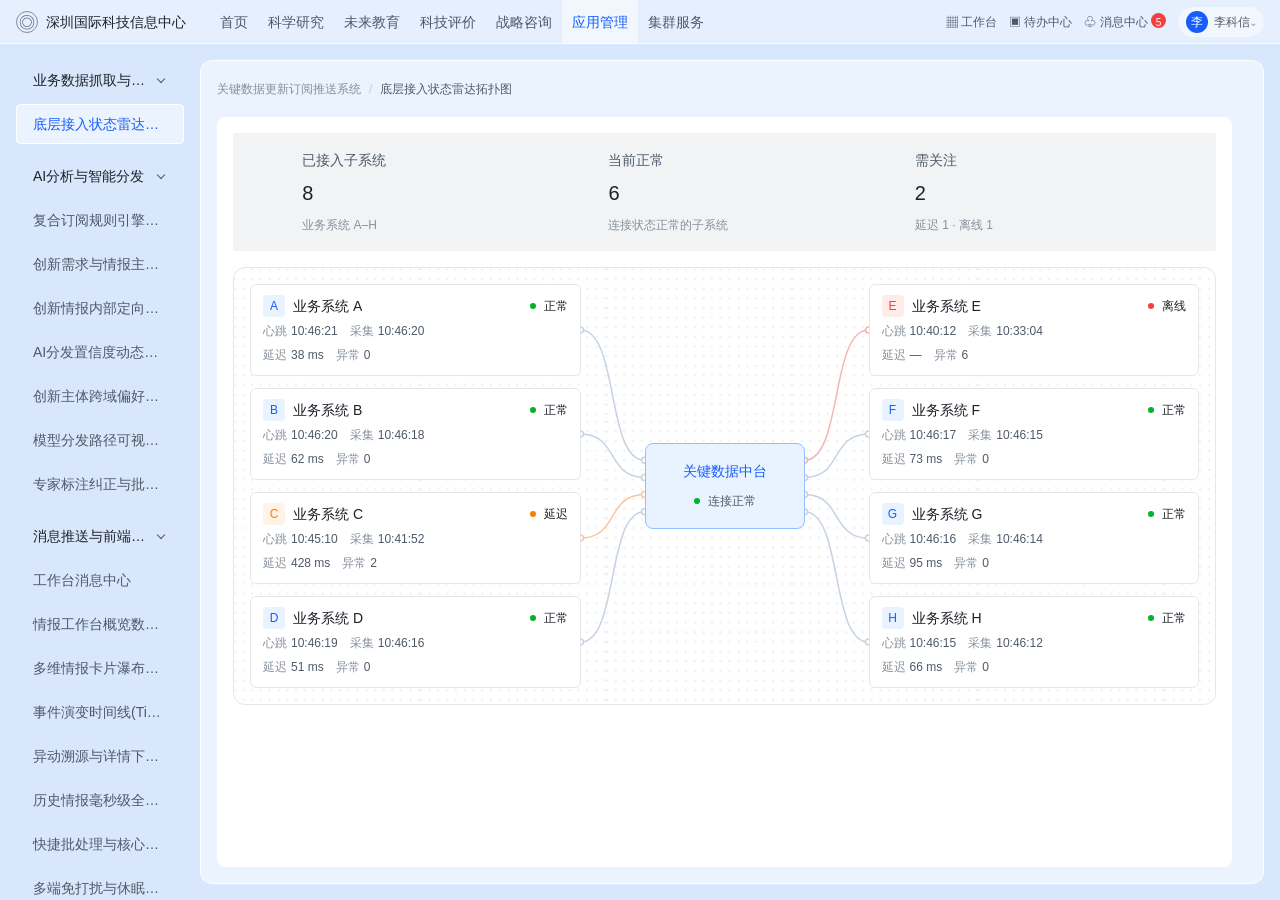
==== commit c6442767: "Update portal preview 2026-11-02T07:11:28.785Z" ====
--- a/apps/ai-distribution/index.html
+++ b/apps/ai-distribution/index.html
@@ -26,6 +26,8 @@
 <link rel="stylesheet" href="../workbench-controls/controls.css?v=20261030-intel">
 <link rel="stylesheet" href="../workbench-controls/surfaces.css?v=20261102-global-surfaces">
 <link rel="stylesheet" href="../workbench-controls/tables.css?v=20261102-table-lists">
+<link rel="stylesheet" href="inbox.css?v=20261102-inbox-reading">
+<script src="inbox.js?v=20261102-inbox-reading"></script>
 <script defer src="../workbench-controls/tables.js?v=20261102-table-lists"></script>
 </head>
 <body>
@@ -62,7 +64,7 @@
  {id:'heatmap',group:'AI分析与智能分发',name:'创新主体跨域偏好关联挖掘',desc:'查看不同用户群关注点重合度形成的产业热力图。',body:()=>`<div class="section"><h2 class="section-title">用户群关注重合度</h2><div class="heatmap" role="img" aria-label="用户群与产业方向关注重合度热力图"><div class="axis"></div><div class="axis">方向一</div><div class="axis">方向二</div><div class="axis">方向三</div><div class="axis">用户群 A</div><div class="h3">高</div><div class="h1">低</div><div class="h2">中</div><div class="axis">用户群 B</div><div class="h2">中</div><div class="h4">高</div><div class="h1">低</div><div class="axis">用户群 C</div><div class="h1">低</div><div class="h3">高</div><div class="h2">中</div></div></div>`},
  {id:'trace',group:'AI分析与智能分发',name:'模型分发路径可视化追踪地图',desc:'查看分发结果命中的规则与算法解释。',body:()=>`<div class="section"><div class="field" style="max-width:460px"><label for="traceRecord">分发记录</label><select id="traceRecord" class="control full"><option>分发记录 A</option><option>分发记录 B</option></select></div><div class="divider"></div><div class="split"><div><h2 class="section-title">处理路径</h2><div class="timeline"><div class="event"><strong>情报进入</strong><p>分发记录 A</p></div><div class="event"><strong>规则命中</strong><p>订阅规则 A</p></div><div class="event"><strong>算法识别</strong><p>识别依据 A</p></div><div class="event"><strong>分发结果</strong><p>触达结果 A</p></div></div></div><div><h2 class="section-title">命中说明</h2><div class="block">订阅条件匹配，识别结果达到当前分发阈值。</div></div></div></div>`},
  {id:'annotation',group:'AI分析与智能分发',name:'专家标注纠正与批量审核',desc:'纠正打标错误并批量审核标注结果。',body:renderAnnotations},
- {id:'inbox',group:'消息推送与前端展示',name:'内部工作台站内信与弹窗',desc:'展示站内信红点、弹窗提醒和跑马灯强提醒。',body:renderInbox},
+ {id:'inbox',group:'消息推送与前端展示',name:'工作台消息中心',desc:'集中查看工作台消息，检索阅读状态并处理情报提醒。',body:renderInbox},
  {id:'overview',group:'消息推送与前端展示',name:'情报工作台概览数字大盘',desc:'汇总当日订阅命中、高危预警和个人效能统计。',body:()=>`<div class="section"><div class="metrics"><div class="metric"><label>当日订阅命中数</label><strong>128</strong></div><div class="metric"><label>高危预警</label><strong>6</strong></div><div class="metric"><label>个人效能统计</label><strong>—</strong><small>暂无统计结果</small></div></div></div>`},
  {id:'feed',group:'消息推送与前端展示',name:'多维情报卡片瀑布流列表',desc:'按时间或紧急度排序，并按维度筛查情报。',body:()=>`<div class="section"><div class="filterbar"><select class="control" id="feedSort" aria-label="排序方式"><option value="time">按时间排序</option><option value="priority">按紧急度排序</option></select><select class="control" id="feedCategory" aria-label="分类筛查"><option value="all">全部分类</option><option value="政策资讯">政策资讯</option><option value="产业动态">产业动态</option></select></div><div id="feedList">${[['重要情报 A','重要','10:42','政策资讯'],['情报 B','一般','10:18','产业动态'],['情报 C','一般','09:56','政策资讯']].map(r=>`<article class="feed-item" data-priority="${r[1]==='重要'?1:2}" data-time="${r[2]}" data-category="${r[3]}"><div class="row between"><strong class="feed-title">${r[0]}</strong><span class="status ${r[1]==='重要'?'warn':''}">${r[1]}</span></div><div class="feed-meta">${r[2]} · ${r[3]}</div></article>`).join('')}</div></div>`},
  {id:'timeline',group:'消息推送与前端展示',name:'事件演变时间线(Timeline)',desc:'按时间串联重点企业或技术的历史动态。',body:()=>`<div class="section"><div class="field" style="max-width:440px"><label for="timelineTarget">重点对象</label><select class="control full" id="timelineTarget"><option>技术方向 A</option><option>企业 B</option></select></div><div class="divider"></div><div class="timeline"><div class="event"><time>10:30</time><strong>技术进展更新</strong></div><div class="event"><time>09:10</time><strong>成果应用验证</strong></div><div class="event"><time>昨天 16:20</time><strong>技术布局形成</strong></div></div></div>`},
@@ -76,7 +78,7 @@
 const nav=document.getElementById('navigation'),page=document.getElementById('page'),toast=document.getElementById('toast'),drawer=document.getElementById('drawer'),drawerMask=document.getElementById('drawerMask');let current='topology';
 const groups=[...new Set(pages.map(p=>p.group))];
 nav.innerHTML=groups.map((g,i)=>`<section class="group"><button class="group-name" aria-expanded="true" title="${g}" aria-label="${g}"><span class="group-icon">${['⌂','◈','◇'][i]}</span><span class="group-label">${g}</span><span class="group-arrow">⌄</span></button><div class="group-items">${pages.filter(p=>p.group===g).map(p=>`<button class="nav-item" data-page="${p.id}" data-short="${p.name.slice(0,2)}" title="${p.name}" aria-label="${p.name}">${p.name}</button>`).join('')}</div></section>`).join('');
-function openPage(id){current=id;const p=pages.find(x=>x.id===id);document.querySelectorAll('.nav-item').forEach(n=>{const active=n.dataset.page===id;n.classList.toggle('active',active);if(active)n.setAttribute('aria-current','page');else n.removeAttribute('aria-current')});page.innerHTML=`<header class="page-head"><div><h1>${p.name}</h1><p>${p.desc}</p></div></header>${p.body()}`;bindPage();document.querySelector('.main').scrollTop=0;}
+function openPage(id){window.GKXInbox?.unbind();current=id;const p=pages.find(x=>x.id===id);document.querySelectorAll('.nav-item').forEach(n=>{const active=n.dataset.page===id;n.classList.toggle('active',active);if(active)n.setAttribute('aria-current','page');else n.removeAttribute('aria-current')});page.innerHTML=`<header class="page-head"><div><h1>${p.name}</h1><p>${p.desc}</p></div></header>${p.body()}`;bindPage();document.querySelector('.main').scrollTop=0;}
 let toastTimer;
 function showToast(message,tone='info'){if(window.GKXSurface?.notify){window.GKXSurface.notify(message,{tone});return}clearTimeout(toastTimer);toast.textContent=message;toast.classList.add('show');toastTimer=setTimeout(()=>toast.classList.remove('show'),3000)}
 function markFieldError(field,message){window.GKXControls?.setInvalid(field,message);if(!window.GKXControls)showToast(message);field.focus();}
@@ -96,7 +98,7 @@
  {id:'channel-office',name:'协同办公软件',status:'正常'}
 ];
 const searchRecords=[['技术进展跟踪','政策服务系统','10:42'],['产业政策动态','科技企业系统','昨天 16:20']].map(r=>({title:r[0],source:r[1],time:r[2],body:'近期技术进展及相关政策信息。'}));
-let inboxRead=false,searchQuery='技术',broadcastSerial=0;
+let searchQuery='技术',broadcastSerial=0;
 const escapeHTML=value=>String(value).replace(/[&<>"']/g,c=>({'&':'&amp;','<':'&lt;','>':'&gt;','"':'&quot;',"'":'&#39;'}[c]));
 const shortText=value=>`<span class="gkx-truncate" title="${escapeHTML(value)}">${escapeHTML(value)}</span>`;
 const aiTableControllers=new WeakMap();
@@ -145,7 +147,14 @@
 function renderAnnotations(){return `<div class="section"><div class="gkx-list-toolbar"><button class="btn primary" style="margin-inline-start:auto" data-action="review" data-requires-selection disabled>提交审核</button></div><div class="table-wrap"><table id="aiAnnotationTable" data-ai-selectable><thead><tr><th style="width:52px"><input class="checkbox select-all" type="checkbox" aria-label="全选本页标注"></th><th>情报内容</th><th>当前标签</th><th>纠正标签</th><th>审核状态</th></tr></thead><tbody>${annotationState.map((r,i)=>`<tr data-annotation-id="${r.id}"><td><input class="checkbox row-check" type="checkbox" aria-label="选择第${i+1}条"></td><td class="intel-title-cell">${shortText(r.title)}</td><td><span class="gkx-tag">${escapeHTML(r.label)}</span></td><td><input class="control" id="annotationCorrection${i+1}" data-correction-id="${r.id}" value="${escapeHTML(r.correction)}" aria-label="纠正${r.title}标签"></td><td><span class="status ${r.reviewed?'':'warn'}">${r.reviewed?'已审核':'待审核'}</span></td></tr>`).join('')}</tbody></table></div>${selectionBar('annotationCount')}<div id="annotationResult" class="notice" hidden style="margin-top:16px" aria-live="polite"></div></div>`}
 function renderBatch(){return `<div class="section"><div class="table-wrap"><table id="aiBatchTable" data-ai-selectable><thead><tr><th style="width:52px"><input class="checkbox select-all" type="checkbox" aria-label="全选本页情报"></th><th>情报</th><th>紧急度</th><th>状态</th><th data-operation-column>收藏</th></tr></thead><tbody>${batchState.map(r=>`<tr data-batch-id="${r.id}"><td><input class="checkbox batch-check row-check" type="checkbox" aria-label="选择${r.title}"></td><td class="intel-title-cell">${shortText(r.title)}</td><td>${r.priority}</td><td>${r.status}</td><td><button class="link" data-action="toggleFavorite" aria-pressed="${r.favorite}">${r.favorite?'取消收藏':'收藏'}</button></td></tr>`).join('')}</tbody></table></div>${selectionBar('selectedCount','<button class="link" data-action="read" data-requires-selection disabled>标为已读</button><button class="link" data-action="share" data-requires-selection disabled>跨应用分享</button><button class="link" data-action="favorite" data-requires-selection disabled>收藏</button>')}<div id="batchResult" class="notice" hidden style="margin-top:16px" aria-live="polite"></div></div>`}
 function renderSearch(){return `<div class="section"><form id="searchForm" class="gkx-filter-form" role="search"><label class="field" for="searchText"><span>情报关键词</span><input class="control wide" id="searchText" value="${escapeHTML(searchQuery)}" aria-label="搜索历史情报" autocomplete="off"></label><div class="row"><button class="btn primary" type="submit" data-action="search">查询</button><button class="btn" type="reset" id="resetSearch">重置</button></div></form><div class="gkx-list-toolbar"><span id="searchCount" class="data-count" role="status" aria-live="polite">共 ${searchRecords.length} 条</span></div><div id="searchResults"></div></div>`}
-function renderInbox(){return `<div class="section"><h2 class="section-title">工作台提醒</h2><div class="row"><button class="bell" data-action="openIntel" aria-label="站内信，${inboxRead?'无未读消息':'1条未读'}"><span>站内信</span><i class="red-dot" ${inboxRead?'hidden':''}></i></button><span class="subtle" id="inboxReadState">${inboxRead?'全部已读':'未读提醒'}</span></div><div class="marquee" aria-label="滚动提醒"><span class="marquee-text">重点情报提醒：${inboxRead?'重要情报已查看。':'有新的重要情报待查看。'}</span></div><div class="popup-sample"><strong>重要情报提醒</strong><div class="subtle">${inboxRead?'此条重要情报已查看。':'有一条重要情报已送达，请及时查看。'}</div><div class="row end" style="margin-top:12px"><button class="btn primary" data-action="openIntel">查看情报</button></div></div></div>`}
+function renderInbox(){return window.GKXInbox.render()}
+function browseInboxIntelligence(id){
+ openPage(id);
+ const returnBar=document.createElement('div');returnBar.className='gkx-inbox-return';
+ const back=document.createElement('button');back.type='button';back.className='link';back.textContent='返回工作台消息';
+ back.addEventListener('click',()=>{openPage('inbox');window.GKXInbox.focusReader()});
+ returnBar.append(back);page.querySelector('.page-head').after(returnBar);back.focus({preventScroll:true});
+}
 function broadcastRow(r){return `<tr data-broadcast-id="${r.id}"><td class="intel-title-cell">${shortText(r.title)}</td><td><span class="status ${r.retracted?'warn':''}">${r.retracted?'已撤回':'已发送'}</span></td><td><button class="link danger-link" data-action="retract" ${r.retracted?'disabled':''}>${r.retracted?'已撤回':'撤回'}</button></td></tr>`}
 function renderBroadcast(){return `<div class="section"><section class="gkx-primary-section"><h2 class="section-title gkx-form-section-title">全量广播</h2><div class="field" style="max-width:760px"><label for="announcement">紧急公告内容</label><textarea class="control full" id="announcement" placeholder="填写需要向全体用户发布的公告"></textarea><div class="row end"><button class="btn primary" data-action="broadcast">发布全量广播</button></div></div></section><div class="divider"></div><h2 class="section-title">已发送情报</h2><div class="table-wrap"><table id="aiBroadcastTable"><thead><tr><th>情报</th><th>发送状态</th><th data-operation-column>操作</th></tr></thead><tbody>${broadcastState.map(broadcastRow).join('')}</tbody></table></div></div>`}
 function highlightText(value,query){const fragment=document.createDocumentFragment(),lower=value.toLocaleLowerCase(),needle=query.toLocaleLowerCase();let start=0,index=needle?lower.indexOf(needle):-1;while(index>=0){fragment.append(document.createTextNode(value.slice(start,index)));const mark=document.createElement('span');mark.className='highlight';mark.textContent=value.slice(index,index+query.length);fragment.append(mark);start=index+query.length;index=lower.indexOf(needle,start)}fragment.append(document.createTextNode(value.slice(start)));return fragment}
@@ -312,11 +321,11 @@
   if(a==='broadcast'){const field=document.getElementById('announcement'),value=field.value.trim();if(!value){markFieldError(field,'请填写公告内容');return}const record={id:'broadcast-'+(++broadcastSerial),title:value,retracted:false};broadcastState.unshift(record);const template=document.createElement('template');template.innerHTML=broadcastRow(record);const row=template.content.firstElementChild;document.getElementById('aiBroadcastTable').querySelector('tbody').prepend(row);field.value='';const retract=row.querySelector('[data-action="retract"]');retract.onclick=()=>retractIntel(retract);refreshTableList('aiBroadcastTable');showToast('全量广播已提交');return}
   if(a==='search')return;
   if(a==='submit'){const clue=document.getElementById('clue');if(!clue.value.trim()){markFieldError(clue,'请填写线索描述');return}let result=document.getElementById('clueResult');if(!result){result=document.createElement('div');result.id='clueResult';result.className='notice';clue.closest('.form-grid').append(result)}result.textContent=`已收到“${document.getElementById('kind').value}”，内容：${clue.value.trim()}`;return}
-  if(a==='openIntel'){drawer.innerHTML=`<div class="drawer-head"><h2>站内信</h2><button class="close" aria-label="关闭">×</button></div><div class="feed-item"><span class="status ${inboxRead?'':'warn'}">${inboxRead?'已读':'重要提醒'}</span><p>有一条重要情报已送达，请及时查看。</p><span class="feed-meta">刚刚</span></div><div class="row end drawer-actions" style="margin-top:16px"><button class="btn" data-action="markInboxRead" ${inboxRead?'disabled':''}>${inboxRead?'已读':'标为已读'}</button></div>`;drawer.classList.add('open');drawerMask.classList.add('open');drawer.querySelector('.close').onclick=closeDrawer;drawer.querySelector('[data-action="markInboxRead"]').onclick=()=>{if(inboxRead)return;inboxRead=true;const bell=page.querySelector('.bell');bell?.setAttribute('aria-label','站内信，无未读消息');const dot=bell?.querySelector('.red-dot');if(dot)dot.hidden=true;const status=document.getElementById('inboxReadState');if(status)status.textContent='全部已读';const reminder=page.querySelector('.marquee-text');if(reminder)reminder.textContent='重点情报提醒：重要情报已查看。';const cardText=page.querySelector('.popup-sample > .subtle');if(cardText)cardText.textContent='此条重要情报已查看。';closeDrawer();showToast('提醒已标为已读','success')};return}
   if(a==='save'){if(current==='quiet'){const start=document.getElementById('quietStart').value,end=document.getElementById('quietEnd').value;if(quietToggle.checked&&(!start||!end)){markFieldError(document.getElementById(!start?'quietStart':'quietEnd'),!start?'请设置静默开始时间':'请设置静默结束时间');return}showToast(quietToggle.checked?`免打扰已保存：${start}–${end}，S级预警仍会放行`:'免打扰已关闭');return}if(current==='rules'){const source=document.getElementById('sourceSubsystem'),eventType=document.getElementById('sourceEvent'),conditions=[...document.querySelectorAll('.condition')];if(!source.value||!eventType.value){markFieldError(!source.value?source:eventType,!source.value?'请选择来源子系统':'请选择消息类型');return}const missingField=conditions.find(c=>c.querySelector('select').selectedIndex===0);if(missingField){markFieldError(missingField.querySelector('select'),'请选择条件字段');return}const missingValue=conditions.find(c=>!c.querySelector('input').value.trim());if(missingValue){markFieldError(missingValue.querySelector('input'),'请输入条件值');return}const result=document.getElementById('ruleResult');result.hidden=false;result.textContent=`订阅规则已保存：${source.value} · ${eventType.value}；${conditions.length} 个筛选条件满足组内${document.querySelector('select[aria-label="组内关系"]').value}、组间${document.querySelector('select[aria-label="组间关系"]').value}后，命中消息进入门户消息中心。`;return}showToast('已保存');return}
   showToast('操作已完成');
  }));
  bindTableLists();
+ if(current==='inbox')window.GKXInbox.bind(page,{navigate:browseInboxIntelligence,notify:showToast});
 }
 document.addEventListener('gkx:tables-ready',bindTableLists);
 nav.addEventListener('click',e=>{const b=e.target.closest('[data-page]');if(b)openPage(b.dataset.page);const g=e.target.closest('.group-name');if(g){const box=g.nextElementSibling;box.hidden=!box.hidden;g.setAttribute('aria-expanded',String(!box.hidden))}});drawerMask.addEventListener('click',closeDrawer);document.addEventListener('keydown',e=>{if(e.key==='Escape')closeDrawer()});openPage(current);
--- a/apps/ai-distribution/inbox.css
+++ b/apps/ai-distribution/inbox.css
@@ -0,0 +1,412 @@
+/* Workbench messages: 2353:10723 controls/cards and 5527:19958 reading density. */
+html[data-workbench="ai"] .gkx-inbox {
+  min-width: 0;
+  color: var(--gkx-control-text, #1d2129);
+  font-size: 14px;
+  line-height: 22px;
+}
+
+html[data-workbench="ai"] .gkx-inbox-query {
+  display: flex;
+  align-items: flex-end;
+  flex-wrap: wrap;
+  gap: 16px;
+  min-width: 0;
+  margin: 0 0 16px;
+}
+
+html[data-workbench="ai"] .gkx-inbox-search-label {
+  display: flex;
+  align-items: center;
+  gap: 8px;
+  flex: 1 1 280px;
+  min-width: 0;
+  max-width: 480px;
+}
+
+html[data-workbench="ai"] .gkx-inbox-search-label > span { flex: 0 0 auto; }
+
+html[data-workbench="ai"] .gkx-inbox-search-label > :is(input, .gkx-text-input) {
+  flex: 1 1 auto;
+  width: 0;
+  min-width: 0;
+  max-width: 100%;
+}
+
+html[data-workbench="ai"] .gkx-inbox-query-actions {
+  display: flex;
+  flex: 0 0 auto;
+  align-items: center;
+  gap: 10px;
+}
+
+html[data-workbench="ai"] .gkx-inbox-toolbar {
+  display: flex;
+  align-items: center;
+  justify-content: space-between;
+  flex-wrap: wrap;
+  gap: 12px 16px;
+  min-width: 0;
+  margin: 0 0 16px;
+}
+
+html[data-workbench="ai"] .gkx-inbox-tabs {
+  display: inline-flex;
+  align-items: center;
+  flex: 0 1 auto;
+  max-width: 100%;
+  min-height: 32px;
+  padding: 3px;
+  border-radius: 2px;
+  background: var(--gkx-control-hover-fill, #f2f3f5);
+}
+
+html[data-workbench="ai"] .gkx-inbox-tab {
+  display: inline-flex;
+  align-items: center;
+  justify-content: center;
+  flex: 1 1 auto;
+  min-width: 0;
+  min-height: 26px;
+  margin: 0;
+  padding: 2px 12px;
+  border: 0;
+  border-radius: 2px;
+  background: transparent;
+  color: var(--gkx-control-secondary, #4e5969);
+  font: inherit;
+  font-size: 14px;
+  font-weight: 400;
+  line-height: 22px;
+  white-space: nowrap;
+  cursor: pointer;
+  transition: color 100ms linear, background-color 100ms linear;
+}
+
+html[data-workbench="ai"] .gkx-inbox-tab:hover {
+  color: var(--gkx-control-brand, #165dff);
+}
+
+html[data-workbench="ai"] .gkx-inbox-tab[aria-pressed="true"] {
+  background: #fff;
+  color: var(--gkx-control-brand, #165dff);
+  font-weight: 500;
+}
+
+html[data-workbench="ai"] .gkx-inbox-tab:disabled {
+  color: var(--disabled, #c9cdd4);
+  cursor: not-allowed;
+}
+
+html[data-workbench="ai"] .gkx-inbox-layout {
+  display: grid;
+  grid-template-columns: clamp(260px, 28vw, 340px) minmax(0, 1fr);
+  align-items: stretch;
+  gap: 16px;
+  min-width: 0;
+  min-height: 400px;
+}
+
+html[data-workbench="ai"] .gkx-inbox-list-panel {
+  display: flex;
+  flex-direction: column;
+  min-width: 0;
+  min-height: 0;
+  background: #fff;
+}
+
+html[data-workbench="ai"] .gkx-inbox-list {
+  flex: 1 1 auto;
+  min-width: 0;
+  min-height: 0;
+  overflow: auto;
+  overscroll-behavior: contain;
+}
+
+html[data-workbench="ai"] .gkx-inbox-items {
+  display: flex;
+  flex-direction: column;
+  gap: 16px;
+  margin: 0;
+  padding: 0;
+  list-style: none;
+}
+
+html[data-workbench="ai"] .gkx-inbox-items > li { min-width: 0; }
+
+html[data-workbench="ai"] .gkx-inbox-item {
+  display: flex;
+  flex-direction: column;
+  align-items: stretch;
+  gap: 12px;
+  width: 100%;
+  min-width: 0;
+  margin: 0;
+  padding: 16px;
+  border: 1px solid var(--gkx-control-border, #e5e6eb);
+  border-radius: 2px;
+  background: #fff;
+  color: inherit;
+  font: inherit;
+  text-align: left;
+  white-space: normal;
+  cursor: pointer;
+  transition: color 100ms linear, background-color 100ms linear, border-color 100ms linear;
+}
+
+html[data-workbench="ai"] .gkx-inbox-item:hover {
+  border-color: var(--gkx-control-border-hover, #c9cdd4);
+  background: var(--gkx-control-muted, #f7f8fa);
+}
+
+html[data-workbench="ai"] .gkx-inbox-item[aria-current="true"] {
+  border-color: var(--gkx-control-brand, #165dff);
+  background: #fff;
+}
+
+html[data-workbench="ai"] .gkx-inbox-item :is(.head, .gkx-inbox-item-head) {
+  display: flex;
+  align-items: flex-start;
+  justify-content: space-between;
+  gap: 8px;
+  min-width: 0;
+}
+
+html[data-workbench="ai"] .gkx-inbox-item-title {
+  display: flex;
+  align-items: flex-start;
+  gap: 4px;
+  min-width: 0;
+  color: var(--gkx-control-text, #1d2129);
+  font-size: 14px;
+  line-height: 22px;
+  overflow-wrap: anywhere;
+}
+
+html[data-workbench="ai"] .gkx-inbox-item-title strong {
+  min-width: 0;
+  font-weight: 500;
+}
+
+html[data-workbench="ai"] .gkx-inbox-item-title img {
+  flex: 0 0 auto;
+  margin-top: 3px;
+}
+
+html[data-workbench="ai"] .gkx-inbox-item-summary {
+  margin: 0;
+  color: var(--gkx-control-secondary, #4e5969);
+  font-size: 12px;
+  font-weight: 400;
+  line-height: 20px;
+  overflow-wrap: anywhere;
+}
+
+html[data-workbench="ai"] .gkx-inbox-item-footer {
+  display: flex;
+  align-items: center;
+  justify-content: space-between;
+  flex-wrap: wrap;
+  gap: 8px 12px;
+  min-width: 0;
+  padding-top: 12px;
+  border-top: 1px solid var(--gkx-control-border, #e5e6eb);
+}
+
+html[data-workbench="ai"] .gkx-inbox-source,
+html[data-workbench="ai"] .gkx-inbox-open {
+  display: inline-flex;
+  align-items: center;
+  gap: 4px;
+  min-width: 0;
+  font-size: 14px;
+  line-height: 22px;
+}
+
+html[data-workbench="ai"] .gkx-inbox-source {
+  color: var(--gkx-control-secondary, #4e5969);
+  overflow-wrap: anywhere;
+}
+
+html[data-workbench="ai"] .gkx-inbox-open {
+  color: var(--gkx-control-brand, #165dff);
+  white-space: nowrap;
+}
+
+html[data-workbench="ai"] .gkx-inbox :is(.gkx-inbox-source, .gkx-inbox-open, .gkx-inbox-close, .gkx-inbox-article-actions) img {
+  display: block;
+  flex: 0 0 auto;
+}
+
+html[data-workbench="ai"] .gkx-inbox-list-footer {
+  flex: 0 0 auto;
+  margin-top: 16px;
+  color: var(--gkx-control-secondary, #4e5969);
+  font-size: 12px;
+  line-height: 20px;
+}
+
+html[data-workbench="ai"] .gkx-inbox-reader {
+  min-width: 0;
+  min-height: 400px;
+  border: 1px solid var(--gkx-control-border, #e5e6eb);
+  border-radius: 2px;
+  background: #fff;
+}
+
+html[data-workbench="ai"] .gkx-inbox-reader-placeholder,
+html[data-workbench="ai"] .gkx-inbox-empty {
+  display: flex;
+  flex-direction: column;
+  align-items: center;
+  justify-content: center;
+  gap: 8px;
+  min-width: 0;
+  padding: 32px 16px;
+  text-align: center;
+  overflow-wrap: anywhere;
+}
+
+html[data-workbench="ai"] .gkx-inbox-reader-placeholder { min-height: 398px; }
+html[data-workbench="ai"] .gkx-inbox-empty { min-height: 160px; }
+
+html[data-workbench="ai"] .gkx-inbox :is(.gkx-inbox-reader-placeholder, .gkx-inbox-empty) strong {
+  color: var(--gkx-control-text, #1d2129);
+  font-size: 14px;
+  font-weight: 500;
+  line-height: 22px;
+}
+
+html[data-workbench="ai"] .gkx-inbox :is(.gkx-inbox-reader-placeholder, .gkx-inbox-empty) p {
+  margin: 0;
+  color: var(--gkx-control-placeholder, #86909c);
+  font-size: 12px;
+  line-height: 20px;
+}
+
+html[data-workbench="ai"] .gkx-inbox-article {
+  min-width: 0;
+  padding: 16px;
+  animation: gkxInboxReadIn 160ms ease-out;
+}
+
+html[data-workbench="ai"] .gkx-inbox-reader-toolbar {
+  display: flex;
+  align-items: center;
+  flex-wrap: wrap;
+  gap: 10px 16px;
+  min-width: 0;
+  padding-bottom: 16px;
+  border-bottom: 1px solid var(--gkx-control-border, #e5e6eb);
+}
+
+html[data-workbench="ai"] .gkx-inbox-back { margin-inline-end: auto; }
+
+html[data-workbench="ai"] .gkx-inbox-close {
+  display: inline-flex;
+  align-items: center;
+  justify-content: center;
+  flex: 0 0 32px;
+  width: 32px;
+  height: 32px;
+  padding: 8px;
+  border: 0;
+  border-radius: 2px;
+  background: transparent;
+  color: var(--gkx-control-secondary, #4e5969);
+  cursor: pointer;
+  transition: color 100ms linear, background-color 100ms linear;
+}
+
+html[data-workbench="ai"] .gkx-inbox-close:hover { background: var(--gkx-control-hover-fill, #f2f3f5); }
+html[data-workbench="ai"] .gkx-inbox-close:active { background: var(--gkx-control-border, #e5e6eb); }
+
+html[data-workbench="ai"] .gkx-inbox-article-header { margin-top: 16px; }
+
+html[data-workbench="ai"] .gkx-inbox-title {
+  margin: 0;
+  color: var(--gkx-control-text, #1d2129);
+  font-size: 16px;
+  font-weight: 500;
+  line-height: 24px;
+  overflow-wrap: anywhere;
+}
+
+html[data-workbench="ai"] .gkx-inbox-meta {
+  display: flex;
+  align-items: center;
+  flex-wrap: wrap;
+  gap: 8px 16px;
+  margin-top: 8px;
+  color: var(--gkx-control-placeholder, #86909c);
+  font-size: 12px;
+  line-height: 20px;
+}
+
+html[data-workbench="ai"] .gkx-inbox-body {
+  max-width: 72ch;
+  margin-top: 16px;
+  color: var(--gkx-control-text, #1d2129);
+  font-size: 14px;
+  line-height: 28px;
+  overflow-wrap: anywhere;
+}
+
+html[data-workbench="ai"] .gkx-inbox-body p { margin: 0 0 16px; }
+html[data-workbench="ai"] .gkx-inbox-body p:last-child { margin-bottom: 0; }
+
+html[data-workbench="ai"] .gkx-inbox-article-actions {
+  display: flex;
+  align-items: center;
+  flex-wrap: wrap;
+  gap: 10px 16px;
+  margin-top: 24px;
+  padding-top: 16px;
+  border-top: 1px solid var(--gkx-control-border, #e5e6eb);
+}
+
+html[data-workbench="ai"] .gkx-inbox-article-actions :is(.btn, .link) {
+  display: inline-flex;
+  align-items: center;
+  justify-content: center;
+  gap: 4px;
+}
+
+html[data-workbench="ai"] .gkx-inbox-return { margin-bottom: 16px; }
+
+html[data-workbench="ai"] .gkx-inbox :is(.gkx-inbox-tab, .gkx-inbox-item, .gkx-inbox-close):focus-visible {
+  outline: 2px solid #9bc2ff;
+  outline-offset: 2px;
+}
+
+@keyframes gkxInboxReadIn {
+  from { opacity: 0; transform: translateY(4px); }
+  to { opacity: 1; transform: translateY(0); }
+}
+
+@media (max-width: 900px) {
+  html[data-workbench="ai"] .gkx-inbox-layout {
+    grid-template-columns: minmax(0, 1fr);
+    min-height: 0;
+  }
+  html[data-workbench="ai"] .gkx-inbox-layout[data-reading="false"] .gkx-inbox-reader,
+  html[data-workbench="ai"] .gkx-inbox-layout[data-reading="true"] .gkx-inbox-list-panel { display: none; }
+  html[data-workbench="ai"] .gkx-inbox-layout[data-reading="true"] .gkx-inbox-reader { display: block; }
+  html[data-workbench="ai"] .gkx-inbox-reader { min-height: 0; }
+  html[data-workbench="ai"] .gkx-inbox-close { display: none; }
+}
+
+@media (max-width: 480px) {
+  html[data-workbench="ai"] .gkx-inbox-query { gap: 12px; }
+  html[data-workbench="ai"] .gkx-inbox-search-label { flex-basis: 100%; max-width: none; }
+  html[data-workbench="ai"] .gkx-inbox-toolbar { align-items: flex-start; }
+  html[data-workbench="ai"] .gkx-inbox-tabs { width: 100%; }
+  html[data-workbench="ai"] .gkx-inbox-tab { padding-inline: 8px; }
+  html[data-workbench="ai"] .gkx-inbox-item-footer { gap: 8px; }
+  html[data-workbench="ai"] .gkx-inbox-reader-toolbar { gap: 10px; }
+}
+
+@media (prefers-reduced-motion: reduce) {
+  html[data-workbench="ai"] .gkx-inbox :is(.gkx-inbox-tab, .gkx-inbox-item, .gkx-inbox-close) { transition: none; }
+  html[data-workbench="ai"] .gkx-inbox-article { animation: none; }
+}
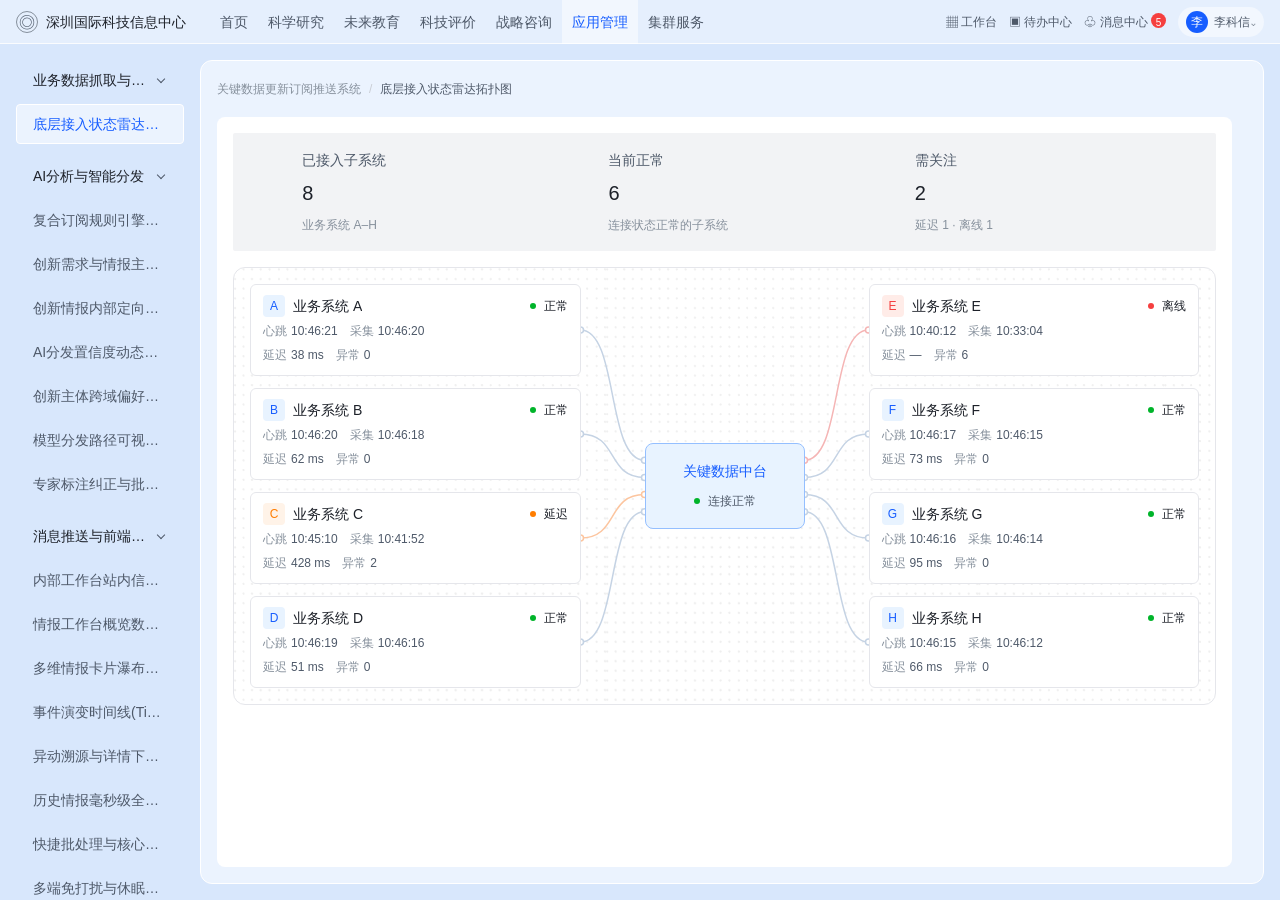
==== commit 28fd96ca: "Update portal preview 2026-11-02T08:08:31.301Z" ====
--- a/apps/ai-distribution/index.html
+++ b/apps/ai-distribution/index.html
@@ -25,10 +25,11 @@
 <link rel="stylesheet" href="design-adapter.css?v=20261102-topology-integration">
 <link rel="stylesheet" href="../workbench-controls/controls.css?v=20261030-intel">
 <link rel="stylesheet" href="../workbench-controls/surfaces.css?v=20261102-global-surfaces">
-<link rel="stylesheet" href="../workbench-controls/tables.css?v=20261102-table-lists">
-<link rel="stylesheet" href="inbox.css?v=20261102-inbox-reading">
-<script src="inbox.js?v=20261102-inbox-reading"></script>
-<script defer src="../workbench-controls/tables.js?v=20261102-table-lists"></script>
+<link rel="stylesheet" href="../workbench-controls/tables.css?v=20261102-layout-density">
+<link rel="stylesheet" href="../workbench-controls/layout.css?v=20261102-layout-density">
+<link rel="stylesheet" href="inbox.css?v=20261102-layout-density">
+<script src="inbox.js?v=20261102-layout-density"></script>
+<script defer src="../workbench-controls/tables.js?v=20261102-layout-density"></script>
 </head>
 <body>
 <div class="shell">
@@ -64,14 +65,14 @@
  {id:'heatmap',group:'AI分析与智能分发',name:'创新主体跨域偏好关联挖掘',desc:'查看不同用户群关注点重合度形成的产业热力图。',body:()=>`<div class="section"><h2 class="section-title">用户群关注重合度</h2><div class="heatmap" role="img" aria-label="用户群与产业方向关注重合度热力图"><div class="axis"></div><div class="axis">方向一</div><div class="axis">方向二</div><div class="axis">方向三</div><div class="axis">用户群 A</div><div class="h3">高</div><div class="h1">低</div><div class="h2">中</div><div class="axis">用户群 B</div><div class="h2">中</div><div class="h4">高</div><div class="h1">低</div><div class="axis">用户群 C</div><div class="h1">低</div><div class="h3">高</div><div class="h2">中</div></div></div>`},
  {id:'trace',group:'AI分析与智能分发',name:'模型分发路径可视化追踪地图',desc:'查看分发结果命中的规则与算法解释。',body:()=>`<div class="section"><div class="field" style="max-width:460px"><label for="traceRecord">分发记录</label><select id="traceRecord" class="control full"><option>分发记录 A</option><option>分发记录 B</option></select></div><div class="divider"></div><div class="split"><div><h2 class="section-title">处理路径</h2><div class="timeline"><div class="event"><strong>情报进入</strong><p>分发记录 A</p></div><div class="event"><strong>规则命中</strong><p>订阅规则 A</p></div><div class="event"><strong>算法识别</strong><p>识别依据 A</p></div><div class="event"><strong>分发结果</strong><p>触达结果 A</p></div></div></div><div><h2 class="section-title">命中说明</h2><div class="block">订阅条件匹配，识别结果达到当前分发阈值。</div></div></div></div>`},
  {id:'annotation',group:'AI分析与智能分发',name:'专家标注纠正与批量审核',desc:'纠正打标错误并批量审核标注结果。',body:renderAnnotations},
- {id:'inbox',group:'消息推送与前端展示',name:'工作台消息中心',desc:'集中查看工作台消息，检索阅读状态并处理情报提醒。',body:renderInbox},
+ {id:'inbox',group:'消息推送与前端展示',name:'内部工作台站内信与弹窗',desc:'展示站内信红点、弹窗提醒和跑马灯强提醒。',body:renderInbox},
  {id:'overview',group:'消息推送与前端展示',name:'情报工作台概览数字大盘',desc:'汇总当日订阅命中、高危预警和个人效能统计。',body:()=>`<div class="section"><div class="metrics"><div class="metric"><label>当日订阅命中数</label><strong>128</strong></div><div class="metric"><label>高危预警</label><strong>6</strong></div><div class="metric"><label>个人效能统计</label><strong>—</strong><small>暂无统计结果</small></div></div></div>`},
- {id:'feed',group:'消息推送与前端展示',name:'多维情报卡片瀑布流列表',desc:'按时间或紧急度排序，并按维度筛查情报。',body:()=>`<div class="section"><div class="filterbar"><select class="control" id="feedSort" aria-label="排序方式"><option value="time">按时间排序</option><option value="priority">按紧急度排序</option></select><select class="control" id="feedCategory" aria-label="分类筛查"><option value="all">全部分类</option><option value="政策资讯">政策资讯</option><option value="产业动态">产业动态</option></select></div><div id="feedList">${[['重要情报 A','重要','10:42','政策资讯'],['情报 B','一般','10:18','产业动态'],['情报 C','一般','09:56','政策资讯']].map(r=>`<article class="feed-item" data-priority="${r[1]==='重要'?1:2}" data-time="${r[2]}" data-category="${r[3]}"><div class="row between"><strong class="feed-title">${r[0]}</strong><span class="status ${r[1]==='重要'?'warn':''}">${r[1]}</span></div><div class="feed-meta">${r[2]} · ${r[3]}</div></article>`).join('')}</div></div>`},
+ {id:'feed',group:'消息推送与前端展示',name:'多维情报卡片瀑布流列表',desc:'按时间或紧急度排序，并按维度筛查情报。',body:()=>`<div class="section"><div class="filterbar"><select class="control" id="feedSort" aria-label="排序方式"><option value="time">按时间排序</option><option value="priority">按紧急度排序</option></select><select class="control" id="feedCategory" aria-label="分类筛查"><option value="all">全部分类</option><option value="政策资讯">政策资讯</option><option value="产业动态">产业动态</option></select></div><div id="feedList" class="gkx-result-grid">${[['重要情报 A','重要','10:42','政策资讯'],['情报 B','一般','10:18','产业动态'],['情报 C','一般','09:56','政策资讯']].map(r=>`<article class="feed-item" data-priority="${r[1]==='重要'?1:2}" data-time="${r[2]}" data-category="${r[3]}"><div class="row between"><strong class="feed-title">${r[0]}</strong><span class="status ${r[1]==='重要'?'warn':''}">${r[1]}</span></div><div class="feed-meta">${r[2]} · ${r[3]}</div></article>`).join('')}</div></div>`},
  {id:'timeline',group:'消息推送与前端展示',name:'事件演变时间线(Timeline)',desc:'按时间串联重点企业或技术的历史动态。',body:()=>`<div class="section"><div class="field" style="max-width:440px"><label for="timelineTarget">重点对象</label><select class="control full" id="timelineTarget"><option>技术方向 A</option><option>企业 B</option></select></div><div class="divider"></div><div class="timeline"><div class="event"><time>10:30</time><strong>技术进展更新</strong></div><div class="event"><time>09:10</time><strong>成果应用验证</strong></div><div class="event"><time>昨天 16:20</time><strong>技术布局形成</strong></div></div></div>`},
  {id:'drill',group:'消息推送与前端展示',name:'异动溯源与详情下钻面板',desc:'查看原始指标、变更前后差值和相关趋势。',body:renderDrillDashboard},
  {id:'search',group:'消息推送与前端展示',name:'历史情报毫秒级全文检索',desc:'搜索历史已推送情报并高亮命中关键词。',body:renderSearch},
  {id:'batch',group:'消息推送与前端展示',name:'快捷批处理与核心收藏夹',desc:'批量标为已读、跨应用分享并收藏高优情报。',body:renderBatch},
- {id:'quiet',group:'消息推送与前端展示',name:'多端免打扰与休眠期设置',desc:'设置静默时段；静默期间仅放行 S 级严重异动预警。',body:()=>`<div class="section" style="max-width:520px"><div class="field"><label for="quietToggle">免打扰</label><div class="row"><input class="checkbox" id="quietToggle" type="checkbox" checked><span>启用静默时段</span></div></div><div class="form-grid" style="margin-top:16px"><div class="field"><label for="quietStart">开始时间</label><input class="control" id="quietStart" type="time"></div><div class="field"><label for="quietEnd">结束时间</label><input class="control" id="quietEnd" type="time"></div></div><div class="notice" style="margin-top:16px">静默期间仅放行 S 级严重异动预警。</div><div class="row end" style="margin-top:24px"><button class="btn primary" data-action="save">保存设置</button></div></div>`},
+ {id:'quiet',group:'消息推送与前端展示',name:'多端免打扰与休眠期设置',desc:'设置静默时段；静默期间仅放行 S 级严重异动预警。',body:()=>`<div class="section" style="max-width:520px"><div class="field"><label for="quietToggle">免打扰</label><label class="gkx-switch-label" for="quietToggle"><input class="gkx-switch" role="switch" aria-label="启用静默时段" aria-controls="quietStart quietEnd" id="quietToggle" type="checkbox" checked><span>启用静默时段</span></label></div><div class="form-grid" style="margin-top:16px"><div class="field"><label for="quietStart">开始时间</label><input class="control" id="quietStart" type="time"></div><div class="field"><label for="quietEnd">结束时间</label><input class="control" id="quietEnd" type="time"></div></div><div class="notice" style="margin-top:16px">静默期间仅放行 S 级严重异动预警。</div><div class="row end" style="margin-top:24px"><button class="btn primary" data-action="save">保存设置</button></div></div>`},
  {id:'monitor',group:'消息推送与前端展示',name:'运维级全局效能与监控大屏',desc:'查看消息触达率、延迟和各推送通道健康度。',body:()=>`<div class="section"><div class="metrics"><div class="metric"><label>消息触达率</label><strong>96.8%</strong></div><div class="metric"><label>消息延迟</label><strong>286 ms</strong></div><div class="metric"><label>通道健康度</label><strong>3 / 4</strong></div></div><div class="table-wrap"><table id="aiChannelHealthTable"><thead><tr><th>推送通道</th><th>健康状态</th></tr></thead><tbody>${channelHealthState.map(r=>`<tr data-channel-id="${r.id}"><td>${r.name}</td><td><span class="status ${r.status==='异常'?'error':''}">${r.status}</span></td></tr>`).join('')}</tbody></table></div></div>`},
  {id:'broadcast',group:'消息推送与前端展示',name:'运维级全量广播与干预后台',desc:'发布全局紧急公告或撤回错误发送的情报。',body:renderBroadcast},
 ];
@@ -134,7 +135,7 @@
 }
 function bindTableLists(){
  if(!window.GKXTables)return;
- for(const options of aiTableDefinitions){const table=document.getElementById(options.id);if(!table)continue;const controller=window.GKXTables.mount(table,{...options,onViewChange:updateTableSelection});aiTableControllers.set(table,controller)}
+ for(const options of aiTableDefinitions){const table=document.getElementById(options.id);if(!table)continue;const controller=window.GKXTables.mount(table,{...options,actions:()=>page.querySelector(`[data-table-actions="${options.id}"]`),onViewChange:updateTableSelection});aiTableControllers.set(table,controller)}
  updateTableSelection();
 }
 function refreshTableList(id,preferred){
@@ -144,15 +145,15 @@
 }
 function selectionBar(id,actions=''){return `<div class="gkx-selection-bar"><div class="row"><span id="${id}" class="data-count" role="status" aria-live="polite">已选择 0 条</span>${actions}<button class="link" data-action="clearSelection" disabled>取消选择</button></div></div>`}
 function renderWorkflow(){return `<div class="section"><div class="table-wrap"><table id="aiWorkflowTable"><thead><tr><th>情报标题</th><th>重要程度</th><th>流转状态</th><th data-operation-column>操作</th></tr></thead><tbody>${flowState.map(r=>`<tr data-flow-id="${r.id}"><td class="intel-title-cell">${shortText(r.title)}</td><td>${r.importance}</td><td><span class="status ${r.status==='待批示'?'warn':'info'}">${r.status}</span></td><td><button class="link" data-action="${r.status==='待批示'?'circulate':'viewFlow'}">${r.status==='待批示'?'发起批示':'查看流转'}</button></td></tr>`).join('')}</tbody></table></div></div>`}
-function renderAnnotations(){return `<div class="section"><div class="gkx-list-toolbar"><button class="btn primary" style="margin-inline-start:auto" data-action="review" data-requires-selection disabled>提交审核</button></div><div class="table-wrap"><table id="aiAnnotationTable" data-ai-selectable><thead><tr><th style="width:52px"><input class="checkbox select-all" type="checkbox" aria-label="全选本页标注"></th><th>情报内容</th><th>当前标签</th><th>纠正标签</th><th>审核状态</th></tr></thead><tbody>${annotationState.map((r,i)=>`<tr data-annotation-id="${r.id}"><td><input class="checkbox row-check" type="checkbox" aria-label="选择第${i+1}条"></td><td class="intel-title-cell">${shortText(r.title)}</td><td><span class="gkx-tag">${escapeHTML(r.label)}</span></td><td><input class="control" id="annotationCorrection${i+1}" data-correction-id="${r.id}" value="${escapeHTML(r.correction)}" aria-label="纠正${r.title}标签"></td><td><span class="status ${r.reviewed?'':'warn'}">${r.reviewed?'已审核':'待审核'}</span></td></tr>`).join('')}</tbody></table></div>${selectionBar('annotationCount')}<div id="annotationResult" class="notice" hidden style="margin-top:16px" aria-live="polite"></div></div>`}
+function renderAnnotations(){return `<div class="section"><div data-table-actions="aiAnnotationTable"><button class="btn primary" data-action="review" data-requires-selection disabled>提交审核</button></div><div class="table-wrap"><table id="aiAnnotationTable" data-ai-selectable><thead><tr><th style="width:52px"><input class="checkbox select-all" type="checkbox" aria-label="全选本页标注"></th><th>情报内容</th><th>当前标签</th><th>纠正标签</th><th>审核状态</th></tr></thead><tbody>${annotationState.map((r,i)=>`<tr data-annotation-id="${r.id}"><td><input class="checkbox row-check" type="checkbox" aria-label="选择第${i+1}条"></td><td class="intel-title-cell">${shortText(r.title)}</td><td><span class="gkx-tag">${escapeHTML(r.label)}</span></td><td><input class="control" id="annotationCorrection${i+1}" data-correction-id="${r.id}" value="${escapeHTML(r.correction)}" aria-label="纠正${r.title}标签"></td><td><span class="status ${r.reviewed?'':'warn'}">${r.reviewed?'已审核':'待审核'}</span></td></tr>`).join('')}</tbody></table></div>${selectionBar('annotationCount')}<div id="annotationResult" class="notice" hidden style="margin-top:16px" aria-live="polite"></div></div>`}
 function renderBatch(){return `<div class="section"><div class="table-wrap"><table id="aiBatchTable" data-ai-selectable><thead><tr><th style="width:52px"><input class="checkbox select-all" type="checkbox" aria-label="全选本页情报"></th><th>情报</th><th>紧急度</th><th>状态</th><th data-operation-column>收藏</th></tr></thead><tbody>${batchState.map(r=>`<tr data-batch-id="${r.id}"><td><input class="checkbox batch-check row-check" type="checkbox" aria-label="选择${r.title}"></td><td class="intel-title-cell">${shortText(r.title)}</td><td>${r.priority}</td><td>${r.status}</td><td><button class="link" data-action="toggleFavorite" aria-pressed="${r.favorite}">${r.favorite?'取消收藏':'收藏'}</button></td></tr>`).join('')}</tbody></table></div>${selectionBar('selectedCount','<button class="link" data-action="read" data-requires-selection disabled>标为已读</button><button class="link" data-action="share" data-requires-selection disabled>跨应用分享</button><button class="link" data-action="favorite" data-requires-selection disabled>收藏</button>')}<div id="batchResult" class="notice" hidden style="margin-top:16px" aria-live="polite"></div></div>`}
-function renderSearch(){return `<div class="section"><form id="searchForm" class="gkx-filter-form" role="search"><label class="field" for="searchText"><span>情报关键词</span><input class="control wide" id="searchText" value="${escapeHTML(searchQuery)}" aria-label="搜索历史情报" autocomplete="off"></label><div class="row"><button class="btn primary" type="submit" data-action="search">查询</button><button class="btn" type="reset" id="resetSearch">重置</button></div></form><div class="gkx-list-toolbar"><span id="searchCount" class="data-count" role="status" aria-live="polite">共 ${searchRecords.length} 条</span></div><div id="searchResults"></div></div>`}
+function renderSearch(){return `<div class="section"><form id="searchForm" class="gkx-filter-form" role="search"><label class="field" for="searchText"><span>情报关键词</span><input class="control wide" id="searchText" value="${escapeHTML(searchQuery)}" aria-label="搜索历史情报" autocomplete="off"></label><div class="row"><button class="btn primary" type="submit" data-action="search">查询</button><button class="btn" type="reset" id="resetSearch">重置</button></div><span id="searchCount" class="data-count gkx-query-count" role="status" aria-live="polite">共 ${searchRecords.length} 条</span></form><div id="searchResults" class="gkx-result-grid"></div></div>`}
 function renderInbox(){return window.GKXInbox.render()}
 function browseInboxIntelligence(id){
  openPage(id);
  const returnBar=document.createElement('div');returnBar.className='gkx-inbox-return';
  const back=document.createElement('button');back.type='button';back.className='link';back.textContent='返回工作台消息';
- back.addEventListener('click',()=>{openPage('inbox');window.GKXInbox.focusReader()});
+ back.addEventListener('click',()=>{openPage('inbox');window.GKXInbox.focusMessage()});
  returnBar.append(back);page.querySelector('.page-head').after(returnBar);back.focus({preventScroll:true});
 }
 function broadcastRow(r){return `<tr data-broadcast-id="${r.id}"><td class="intel-title-cell">${shortText(r.title)}</td><td><span class="status ${r.retracted?'warn':''}">${r.retracted?'已撤回':'已发送'}</span></td><td><button class="link danger-link" data-action="retract" ${r.retracted?'disabled':''}>${r.retracted?'已撤回':'撤回'}</button></td></tr>`}
--- a/apps/workbench-controls/tables.css
+++ b/apps/workbench-controls/tables.css
@@ -2,6 +2,7 @@
    Existing table rows, sticky operation cells, and business actions stay owned
    by surfaces.css and each workbench. */
 html[data-workbench] .gkx-table-list {
+  container: gkx-table-list / inline-size;
   min-width: 0;
   max-width: 100%;
   margin: 0;
@@ -13,26 +14,65 @@
   line-height: 22px;
 }
 
+html[data-workbench] .gkx-table-list > .gkx-table-toolbar {
+  display: flex;
+  align-items: flex-start;
+  justify-content: space-between;
+  flex-wrap: wrap;
+  min-width: 0;
+  max-width: 100%;
+  margin: 0 0 16px;
+  padding: 0;
+  gap: 12px 16px;
+}
+
 html[data-workbench] .gkx-table-list .gkx-table-query {
   display: flex;
   align-items: center;
-  flex-wrap: wrap;
-  min-width: 0;
-  max-width: 100%;
-  margin: 0 0 16px;
-  padding: 0;
-  gap: 16px;
+  flex: 0 1 auto;
+  flex-wrap: wrap;
+  min-width: 0;
+  max-width: 100%;
+  margin: 0;
+  padding: 0;
+  gap: 12px 24px;
 }
 
 html[data-workbench] .gkx-table-list .gkx-table-fields {
-  display: flex;
-  align-items: center;
-  flex: 0 1 auto;
-  flex-wrap: wrap;
-  min-width: 0;
-  max-width: 100%;
-  column-gap: 24px;
-  row-gap: 16px;
+  display: contents;
+}
+
+html[data-workbench] .gkx-table-list .gkx-table-operations,
+html[data-workbench] .gkx-table-list .gkx-table-operations > :is(.row, .gkx-list-toolbar, .gkx-list-actions) {
+  display: flex;
+  align-items: center;
+  justify-content: flex-start;
+  flex: 0 1 auto;
+  flex-wrap: wrap;
+  min-width: 0;
+  max-width: 100%;
+  margin: 0;
+  padding: 0;
+  gap: 12px 16px;
+}
+
+/* Moving an existing action group must not retain its old end-alignment. */
+html[data-workbench] .gkx-table-list .gkx-table-operations > *,
+html[data-workbench] .gkx-table-list .gkx-table-operations > :is(.row, .gkx-list-toolbar, .gkx-list-actions) > * {
+  margin-inline-start: 0 !important;
+}
+
+html[data-workbench] .gkx-table-list .gkx-table-operations .btn {
+  flex: 0 0 auto;
+  min-width: 0;
+  height: 32px;
+  font-size: 14px;
+  line-height: 22px;
+  white-space: nowrap;
+}
+
+html[data-workbench] .gkx-table-list .gkx-table-operations [hidden] {
+  display: none !important;
 }
 
 html[data-workbench] .gkx-table-list .gkx-table-field {
@@ -318,8 +358,18 @@
   margin-top: 16px;
 }
 
+/* Reserve the first line for business actions without forcing all filters onto
+   that line. Narrow lists retain the natural left-aligned wrap above. */
+@container gkx-table-list (min-width: 800px) {
+  html[data-workbench] .gkx-table-list > .gkx-table-toolbar:has(> .gkx-table-operations) {
+    display: grid;
+    grid-template-columns: minmax(0, 1fr) auto;
+    align-items: start;
+  }
+}
+
 @media (max-width: 600px) {
-  html[data-workbench] .gkx-table-list .gkx-table-fields,
+  html[data-workbench] .gkx-table-list .gkx-table-query,
   html[data-workbench] .gkx-table-list .gkx-table-field {
     flex: 1 1 100%;
     width: 100%;
--- a/apps/workbench-controls/layout.css
+++ b/apps/workbench-controls/layout.css
@@ -0,0 +1,161 @@
+/* Explicit result cards; editing paragraphs and version navigation are unchanged.
+   Card surface/density follows the archived message card at 2353:10740. */
+html[data-workbench] .gkx-result-grid {
+  container: gkx-results / inline-size;
+  display: grid;
+  grid-template-columns: repeat(2, minmax(0, 640px));
+  align-items: start;
+  gap: 16px;
+  min-width: 0;
+  max-width: 100%;
+  margin: 0;
+  padding: 0;
+}
+
+html[data-workbench] .gkx-filter-form + .gkx-result-grid { margin-top: 16px; }
+
+/* A heading shares one baseline with its sibling count, status, or actions. */
+html[data-workbench] .row.between > .section-title { margin-block: 0; }
+
+html[data-workbench] .gkx-result-grid > .feed-item {
+  display: flex;
+  flex-direction: column;
+  align-items: stretch;
+  grid-column: 1 / -1;
+  gap: 8px;
+  min-width: 0;
+  width: 100%;
+  max-width: 640px;
+  margin: 0;
+  padding: 16px;
+  border: 1px solid #e5e6eb;
+  border-radius: 2px;
+  background: #fff;
+  color: #1d2129;
+  box-shadow: none;
+  overflow-wrap: anywhere;
+}
+
+html[data-workbench] .gkx-result-grid > .feed-item:last-child { border-bottom: 1px solid #e5e6eb; }
+html[data-workbench] .gkx-result-grid > .feed-item[hidden] { display: none !important; }
+
+html[data-workbench] .gkx-result-grid > .feed-item > .row {
+  align-items: flex-start;
+  min-width: 0;
+  gap: 8px 12px;
+}
+
+html[data-workbench] .gkx-result-grid .feed-title {
+  display: block;
+  min-width: 0;
+  color: #1d2129;
+  font-size: 14px;
+  font-weight: 500;
+  line-height: 22px;
+  overflow-wrap: anywhere;
+}
+
+html[data-workbench] .gkx-result-grid > .feed-item > .row > .feed-title { flex: 1 1 0; }
+
+html[data-workbench] .gkx-result-grid .feed-meta {
+  margin: 0;
+  color: #86909c;
+  font-size: 12px;
+  font-weight: 400;
+  line-height: 20px;
+  overflow-wrap: anywhere;
+}
+
+html[data-workbench] .gkx-result-grid > .feed-item > p {
+  margin: 0;
+  color: #4e5969;
+  font-size: 12px;
+  font-weight: 400;
+  line-height: 20px;
+  overflow-wrap: anywhere;
+}
+
+html[data-workbench] .gkx-result-grid > .feed-item > .feed-meta + p { margin-top: 4px; }
+
+html[data-workbench] .gkx-result-grid > :is(.empty, .gkx-empty) {
+  grid-column: 1 / -1;
+  min-width: 0;
+  max-width: 100%;
+  margin: 0;
+  overflow-wrap: anywhere;
+}
+
+@container gkx-results (min-width: 800px) {
+  html[data-workbench] .gkx-result-grid > .feed-item {
+    grid-column: auto;
+    max-width: none;
+  }
+
+  html[data-workbench] .gkx-result-grid > .feed-item:only-child {
+    grid-column: 1 / -1;
+    max-width: 640px;
+  }
+}
+
+/* Quiet hours retains its native checkbox behavior with the original 28×16 assets. */
+html[data-workbench="ai"] .gkx-switch-label {
+  display: inline-flex;
+  align-items: center;
+  gap: 8px;
+  min-height: 40px;
+  margin: 0;
+  color: #1d2129;
+  font-size: 14px;
+  line-height: 22px;
+  cursor: pointer;
+}
+
+html[data-workbench="ai"] input.gkx-switch.gkx-switch,
+html[data-workbench="ai"] input.gkx-switch.gkx-switch:is(:hover, :checked, :indeterminate, :disabled) {
+  --gkx-switch-asset: url("figma-assets/switch-off.svg");
+  -webkit-appearance: none;
+  appearance: none;
+  display: inline-block;
+  flex: 0 0 28px;
+  min-width: 28px;
+  width: 28px;
+  height: 16px;
+  margin: 0;
+  padding: 0;
+  border: 0;
+  border-radius: 8px;
+  background: transparent var(--gkx-switch-asset) center / 28px 16px no-repeat;
+  box-shadow: none;
+  vertical-align: middle;
+  cursor: pointer;
+  transition: opacity 100ms linear;
+}
+
+html[data-workbench="ai"] input.gkx-switch.gkx-switch:checked {
+  --gkx-switch-asset: url("figma-assets/switch-on.svg");
+}
+
+html[data-workbench="ai"] input.gkx-switch.gkx-switch::before,
+html[data-workbench="ai"] input.gkx-switch.gkx-switch::after,
+html[data-workbench="ai"] input.gkx-switch.gkx-switch:checked::before,
+html[data-workbench="ai"] input.gkx-switch.gkx-switch:checked::after {
+  content: none;
+  display: none;
+}
+
+html[data-workbench="ai"] input.gkx-switch.gkx-switch:hover { opacity: .85; }
+
+html[data-workbench="ai"] input.gkx-switch.gkx-switch:focus-visible {
+  outline: 2px solid #165dff;
+  outline-offset: 3px;
+  box-shadow: none;
+}
+
+html[data-workbench="ai"] input.gkx-switch.gkx-switch:disabled {
+  opacity: .5;
+  cursor: not-allowed;
+}
+
+@media (prefers-reduced-motion: reduce) {
+  html[data-workbench="ai"] input.gkx-switch.gkx-switch { transition: none; }
+}
--- a/apps/ai-distribution/inbox.css
+++ b/apps/ai-distribution/inbox.css
@@ -1,6 +1,8 @@
-/* Workbench messages: 2353:10723 controls/cards and 5527:19958 reading density. */
+/* Single-layer workbench notifications, following the card at 2353:10740. */
 html[data-workbench="ai"] .gkx-inbox {
   min-width: 0;
+  width: 100%;
+  max-width: 960px;
   color: var(--gkx-control-text, #1d2129);
   font-size: 14px;
   line-height: 22px;
@@ -8,18 +10,19 @@
 
 html[data-workbench="ai"] .gkx-inbox-query {
   display: flex;
-  align-items: flex-end;
-  flex-wrap: wrap;
-  gap: 16px;
-  min-width: 0;
+  align-items: center;
+  flex-wrap: wrap;
+  gap: 12px 16px;
+  min-width: 0;
+  max-width: 100%;
   margin: 0 0 16px;
 }
 
 html[data-workbench="ai"] .gkx-inbox-search-label {
   display: flex;
   align-items: center;
+  flex: 1 1 280px;
   gap: 8px;
-  flex: 1 1 280px;
   min-width: 0;
   max-width: 480px;
 }
@@ -28,8 +31,8 @@
 
 html[data-workbench="ai"] .gkx-inbox-search-label > :is(input, .gkx-text-input) {
   flex: 1 1 auto;
+  min-width: 0;
   width: 0;
-  min-width: 0;
   max-width: 100%;
 }
 
@@ -54,8 +57,8 @@
   display: inline-flex;
   align-items: center;
   flex: 0 1 auto;
-  max-width: 100%;
   min-height: 32px;
+  max-width: 100%;
   padding: 3px;
   border-radius: 2px;
   background: var(--gkx-control-hover-fill, #f2f3f5);
@@ -83,9 +86,7 @@
   transition: color 100ms linear, background-color 100ms linear;
 }
 
-html[data-workbench="ai"] .gkx-inbox-tab:hover {
-  color: var(--gkx-control-brand, #165dff);
-}
+html[data-workbench="ai"] .gkx-inbox-tab:hover { color: var(--gkx-control-brand, #165dff); }
 
 html[data-workbench="ai"] .gkx-inbox-tab[aria-pressed="true"] {
   background: #fff;
@@ -98,315 +99,177 @@
   cursor: not-allowed;
 }
 
-html[data-workbench="ai"] .gkx-inbox-layout {
-  display: grid;
-  grid-template-columns: clamp(260px, 28vw, 340px) minmax(0, 1fr);
-  align-items: stretch;
-  gap: 16px;
-  min-width: 0;
-  min-height: 400px;
-}
-
-html[data-workbench="ai"] .gkx-inbox-list-panel {
+html[data-workbench="ai"] .gkx-inbox-notifications {
   display: flex;
   flex-direction: column;
-  min-width: 0;
-  min-height: 0;
-  background: #fff;
-}
-
-html[data-workbench="ai"] .gkx-inbox-list {
-  flex: 1 1 auto;
-  min-width: 0;
-  min-height: 0;
-  overflow: auto;
-  overscroll-behavior: contain;
-}
-
-html[data-workbench="ai"] .gkx-inbox-items {
+  gap: 12px;
+  min-width: 0;
+}
+
+html[data-workbench="ai"] .gkx-inbox-notification {
   display: flex;
   flex-direction: column;
-  gap: 16px;
-  margin: 0;
-  padding: 0;
-  list-style: none;
-}
-
-html[data-workbench="ai"] .gkx-inbox-items > li { min-width: 0; }
-
-html[data-workbench="ai"] .gkx-inbox-item {
-  display: flex;
-  flex-direction: column;
-  align-items: stretch;
   gap: 12px;
-  width: 100%;
   min-width: 0;
   margin: 0;
   padding: 16px;
   border: 1px solid var(--gkx-control-border, #e5e6eb);
   border-radius: 2px;
   background: #fff;
-  color: inherit;
-  font: inherit;
-  text-align: left;
-  white-space: normal;
-  cursor: pointer;
-  transition: color 100ms linear, background-color 100ms linear, border-color 100ms linear;
-}
-
-html[data-workbench="ai"] .gkx-inbox-item:hover {
-  border-color: var(--gkx-control-border-hover, #c9cdd4);
-  background: var(--gkx-control-muted, #f7f8fa);
-}
-
-html[data-workbench="ai"] .gkx-inbox-item[aria-current="true"] {
-  border-color: var(--gkx-control-brand, #165dff);
-  background: #fff;
-}
-
-html[data-workbench="ai"] .gkx-inbox-item :is(.head, .gkx-inbox-item-head) {
+  color: var(--gkx-control-text, #1d2129);
+  overflow-wrap: anywhere;
+}
+
+html[data-workbench="ai"] .gkx-inbox-message-head {
   display: flex;
   align-items: flex-start;
-  justify-content: space-between;
-  gap: 8px;
-  min-width: 0;
-}
-
-html[data-workbench="ai"] .gkx-inbox-item-title {
-  display: flex;
+  justify-content: flex-start;
+  flex-wrap: wrap;
+  gap: 8px 4px;
+  min-width: 0;
+}
+
+html[data-workbench="ai"] .gkx-inbox-message-title {
+  display: inline-flex;
   align-items: flex-start;
+  flex: 0 1 auto;
   gap: 4px;
   min-width: 0;
-  color: var(--gkx-control-text, #1d2129);
-  font-size: 14px;
-  line-height: 22px;
-  overflow-wrap: anywhere;
-}
-
-html[data-workbench="ai"] .gkx-inbox-item-title strong {
-  min-width: 0;
+  max-width: 100%;
+  margin: 0;
+  color: var(--gkx-control-text, #1d2129);
+  font-size: 14px;
   font-weight: 500;
-}
-
-html[data-workbench="ai"] .gkx-inbox-item-title img {
+  line-height: 22px;
+  overflow-wrap: anywhere;
+}
+
+html[data-workbench="ai"] .gkx-inbox-message-title img,
+html[data-workbench="ai"] .gkx-inbox-message-head > img {
+  display: block;
   flex: 0 0 auto;
   margin-top: 3px;
 }
 
-html[data-workbench="ai"] .gkx-inbox-item-summary {
-  margin: 0;
-  color: var(--gkx-control-secondary, #4e5969);
-  font-size: 12px;
-  font-weight: 400;
-  line-height: 20px;
-  overflow-wrap: anywhere;
-}
-
-html[data-workbench="ai"] .gkx-inbox-item-footer {
-  display: flex;
-  align-items: center;
-  justify-content: space-between;
-  flex-wrap: wrap;
-  gap: 8px 12px;
-  min-width: 0;
-  padding-top: 12px;
-  border-top: 1px solid var(--gkx-control-border, #e5e6eb);
-}
-
-html[data-workbench="ai"] .gkx-inbox-source,
-html[data-workbench="ai"] .gkx-inbox-open {
-  display: inline-flex;
-  align-items: center;
-  gap: 4px;
-  min-width: 0;
-  font-size: 14px;
-  line-height: 22px;
-}
-
-html[data-workbench="ai"] .gkx-inbox-source {
-  color: var(--gkx-control-secondary, #4e5969);
-  overflow-wrap: anywhere;
-}
-
-html[data-workbench="ai"] .gkx-inbox-open {
-  color: var(--gkx-control-brand, #165dff);
-  white-space: nowrap;
-}
-
-html[data-workbench="ai"] .gkx-inbox :is(.gkx-inbox-source, .gkx-inbox-open, .gkx-inbox-close, .gkx-inbox-article-actions) img {
-  display: block;
-  flex: 0 0 auto;
-}
-
-html[data-workbench="ai"] .gkx-inbox-list-footer {
-  flex: 0 0 auto;
-  margin-top: 16px;
-  color: var(--gkx-control-secondary, #4e5969);
-  font-size: 12px;
-  line-height: 20px;
-}
-
-html[data-workbench="ai"] .gkx-inbox-reader {
-  min-width: 0;
-  min-height: 400px;
-  border: 1px solid var(--gkx-control-border, #e5e6eb);
-  border-radius: 2px;
-  background: #fff;
-}
-
-html[data-workbench="ai"] .gkx-inbox-reader-placeholder,
-html[data-workbench="ai"] .gkx-inbox-empty {
-  display: flex;
-  flex-direction: column;
-  align-items: center;
-  justify-content: center;
-  gap: 8px;
-  min-width: 0;
-  padding: 32px 16px;
-  text-align: center;
-  overflow-wrap: anywhere;
-}
-
-html[data-workbench="ai"] .gkx-inbox-reader-placeholder { min-height: 398px; }
-html[data-workbench="ai"] .gkx-inbox-empty { min-height: 160px; }
-
-html[data-workbench="ai"] .gkx-inbox :is(.gkx-inbox-reader-placeholder, .gkx-inbox-empty) strong {
-  color: var(--gkx-control-text, #1d2129);
-  font-size: 14px;
-  font-weight: 500;
-  line-height: 22px;
-}
-
-html[data-workbench="ai"] .gkx-inbox :is(.gkx-inbox-reader-placeholder, .gkx-inbox-empty) p {
-  margin: 0;
+html[data-workbench="ai"] .gkx-inbox-message-state,
+html[data-workbench="ai"] .gkx-inbox-message-status {
+  flex: 0 0 auto;
+  margin-inline-start: auto;
+  padding-inline-start: 12px;
   color: var(--gkx-control-placeholder, #86909c);
   font-size: 12px;
   line-height: 20px;
-}
-
-html[data-workbench="ai"] .gkx-inbox-article {
-  min-width: 0;
-  padding: 16px;
-  animation: gkxInboxReadIn 160ms ease-out;
-}
-
-html[data-workbench="ai"] .gkx-inbox-reader-toolbar {
-  display: flex;
-  align-items: center;
-  flex-wrap: wrap;
-  gap: 10px 16px;
-  min-width: 0;
-  padding-bottom: 16px;
-  border-bottom: 1px solid var(--gkx-control-border, #e5e6eb);
-}
-
-html[data-workbench="ai"] .gkx-inbox-back { margin-inline-end: auto; }
-
-html[data-workbench="ai"] .gkx-inbox-close {
-  display: inline-flex;
+  white-space: nowrap;
+}
+
+html[data-workbench="ai"] .gkx-inbox-message-body {
+  margin: 0;
+  color: var(--gkx-control-secondary, #4e5969);
+  font-size: 14px;
+  font-weight: 400;
+  line-height: 22px;
+  overflow-wrap: anywhere;
+}
+
+html[data-workbench="ai"] .gkx-inbox-message-footer {
+  display: flex;
+  align-items: center;
+  justify-content: space-between;
+  flex-wrap: wrap;
+  gap: 8px 16px;
+  min-width: 0;
+  padding-top: 12px;
+  border-top: 1px solid var(--gkx-control-border, #e5e6eb);
+}
+
+html[data-workbench="ai"] .gkx-inbox-source,
+html[data-workbench="ai"] .gkx-inbox-message-actions .link {
+  display: inline-flex;
+  align-items: center;
+  gap: 4px;
+  min-width: 0;
+  font-size: 14px;
+  line-height: 22px;
+}
+
+html[data-workbench="ai"] .gkx-inbox-source {
+  color: var(--gkx-control-secondary, #4e5969);
+  overflow-wrap: anywhere;
+}
+
+html[data-workbench="ai"] .gkx-inbox-message-actions {
+  display: flex;
+  align-items: center;
+  flex-wrap: wrap;
+  gap: 8px 16px;
+  min-width: 0;
+  margin: 0;
+  padding: 0;
+}
+
+html[data-workbench="ai"] .gkx-inbox-message-actions .link {
+  margin: 0;
+  padding: 0;
+  color: var(--gkx-control-brand, #165dff);
+  white-space: nowrap;
+  transition: color 100ms linear;
+}
+
+html[data-workbench="ai"] .gkx-inbox-message-actions .link:hover { color: var(--gkx-control-hover, #4080ff); }
+html[data-workbench="ai"] .gkx-inbox-message-actions .link:active { color: var(--gkx-control-active, #0e42d2); }
+
+html[data-workbench="ai"] .gkx-inbox :is(.gkx-inbox-source, .gkx-inbox-message-actions) img {
+  display: block;
+  flex: 0 0 auto;
+}
+
+html[data-workbench="ai"] .gkx-inbox-list-footer {
+  margin-top: 16px;
+  color: var(--gkx-control-secondary, #4e5969);
+  font-size: 12px;
+  line-height: 20px;
+}
+
+html[data-workbench="ai"] .gkx-inbox-empty {
+  display: flex;
+  flex-direction: column;
   align-items: center;
   justify-content: center;
-  flex: 0 0 32px;
-  width: 32px;
-  height: 32px;
-  padding: 8px;
-  border: 0;
-  border-radius: 2px;
-  background: transparent;
-  color: var(--gkx-control-secondary, #4e5969);
-  cursor: pointer;
-  transition: color 100ms linear, background-color 100ms linear;
-}
-
-html[data-workbench="ai"] .gkx-inbox-close:hover { background: var(--gkx-control-hover-fill, #f2f3f5); }
-html[data-workbench="ai"] .gkx-inbox-close:active { background: var(--gkx-control-border, #e5e6eb); }
-
-html[data-workbench="ai"] .gkx-inbox-article-header { margin-top: 16px; }
-
-html[data-workbench="ai"] .gkx-inbox-title {
-  margin: 0;
-  color: var(--gkx-control-text, #1d2129);
-  font-size: 16px;
+  gap: 8px;
+  min-width: 0;
+  padding: 32px 16px;
+  text-align: center;
+  overflow-wrap: anywhere;
+}
+
+html[data-workbench="ai"] .gkx-inbox-empty strong {
+  color: var(--gkx-control-text, #1d2129);
+  font-size: 14px;
   font-weight: 500;
-  line-height: 24px;
-  overflow-wrap: anywhere;
-}
-
-html[data-workbench="ai"] .gkx-inbox-meta {
-  display: flex;
-  align-items: center;
-  flex-wrap: wrap;
-  gap: 8px 16px;
-  margin-top: 8px;
+  line-height: 22px;
+}
+
+html[data-workbench="ai"] .gkx-inbox-empty p {
+  margin: 0;
   color: var(--gkx-control-placeholder, #86909c);
   font-size: 12px;
   line-height: 20px;
 }
 
-html[data-workbench="ai"] .gkx-inbox-body {
-  max-width: 72ch;
-  margin-top: 16px;
-  color: var(--gkx-control-text, #1d2129);
-  font-size: 14px;
-  line-height: 28px;
-  overflow-wrap: anywhere;
-}
-
-html[data-workbench="ai"] .gkx-inbox-body p { margin: 0 0 16px; }
-html[data-workbench="ai"] .gkx-inbox-body p:last-child { margin-bottom: 0; }
-
-html[data-workbench="ai"] .gkx-inbox-article-actions {
-  display: flex;
-  align-items: center;
-  flex-wrap: wrap;
-  gap: 10px 16px;
-  margin-top: 24px;
-  padding-top: 16px;
-  border-top: 1px solid var(--gkx-control-border, #e5e6eb);
-}
-
-html[data-workbench="ai"] .gkx-inbox-article-actions :is(.btn, .link) {
-  display: inline-flex;
-  align-items: center;
-  justify-content: center;
-  gap: 4px;
-}
-
 html[data-workbench="ai"] .gkx-inbox-return { margin-bottom: 16px; }
 
-html[data-workbench="ai"] .gkx-inbox :is(.gkx-inbox-tab, .gkx-inbox-item, .gkx-inbox-close):focus-visible {
+html[data-workbench="ai"] .gkx-inbox :is(.gkx-inbox-tab, .gkx-inbox-message-actions .link):focus-visible {
   outline: 2px solid #9bc2ff;
   outline-offset: 2px;
 }
 
-@keyframes gkxInboxReadIn {
-  from { opacity: 0; transform: translateY(4px); }
-  to { opacity: 1; transform: translateY(0); }
-}
-
-@media (max-width: 900px) {
-  html[data-workbench="ai"] .gkx-inbox-layout {
-    grid-template-columns: minmax(0, 1fr);
-    min-height: 0;
-  }
-  html[data-workbench="ai"] .gkx-inbox-layout[data-reading="false"] .gkx-inbox-reader,
-  html[data-workbench="ai"] .gkx-inbox-layout[data-reading="true"] .gkx-inbox-list-panel { display: none; }
-  html[data-workbench="ai"] .gkx-inbox-layout[data-reading="true"] .gkx-inbox-reader { display: block; }
-  html[data-workbench="ai"] .gkx-inbox-reader { min-height: 0; }
-  html[data-workbench="ai"] .gkx-inbox-close { display: none; }
-}
-
 @media (max-width: 480px) {
-  html[data-workbench="ai"] .gkx-inbox-query { gap: 12px; }
   html[data-workbench="ai"] .gkx-inbox-search-label { flex-basis: 100%; max-width: none; }
   html[data-workbench="ai"] .gkx-inbox-toolbar { align-items: flex-start; }
   html[data-workbench="ai"] .gkx-inbox-tabs { width: 100%; }
   html[data-workbench="ai"] .gkx-inbox-tab { padding-inline: 8px; }
-  html[data-workbench="ai"] .gkx-inbox-item-footer { gap: 8px; }
-  html[data-workbench="ai"] .gkx-inbox-reader-toolbar { gap: 10px; }
 }
 
 @media (prefers-reduced-motion: reduce) {
-  html[data-workbench="ai"] .gkx-inbox :is(.gkx-inbox-tab, .gkx-inbox-item, .gkx-inbox-close) { transition: none; }
-  html[data-workbench="ai"] .gkx-inbox-article { animation: none; }
-}
+  html[data-workbench="ai"] .gkx-inbox :is(.gkx-inbox-tab, .gkx-inbox-message-actions .link) { transition: none; }
+}
